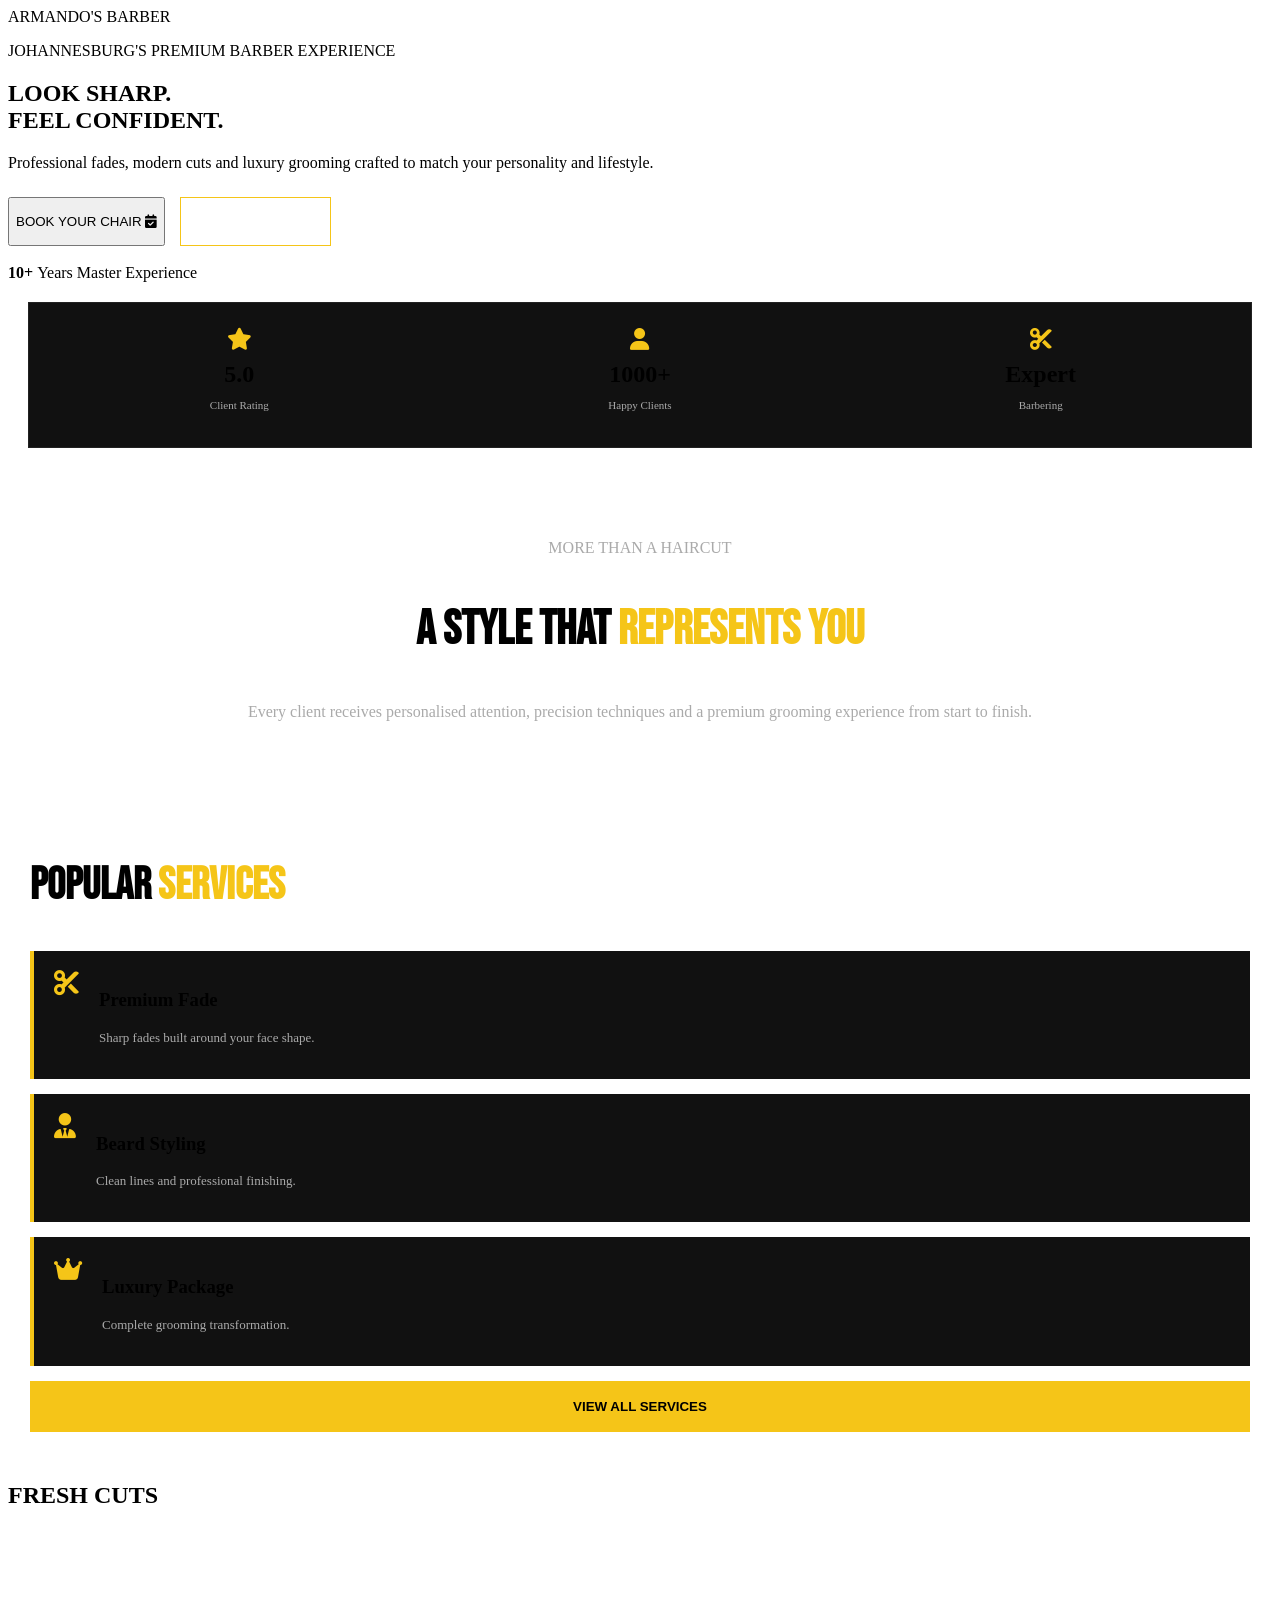
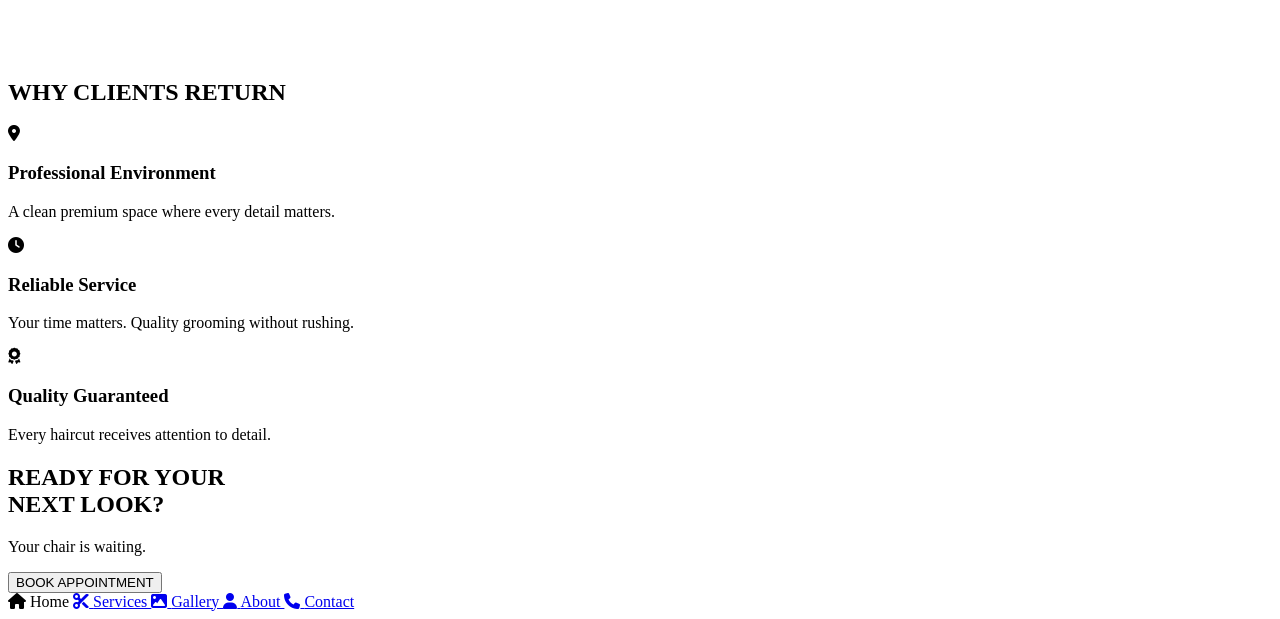
==== index.html @ aa928171 "Add files via upload" ====
<!DOCTYPE html>
<html lang="en">

<head>

<meta charset="UTF-8">
<meta name="viewport" content="width=device-width, initial-scale=1.0">

<title>Armando's Barber | Premium Grooming</title>

<link href="https://fonts.googleapis.com/css2?family=Bebas+Neue&family=Montserrat:wght@300;400;600;800&display=swap" rel="stylesheet">

<link rel="stylesheet" href="https://cdnjs.cloudflare.com/ajax/libs/font-awesome/6.5.0/css/all.min.css">

<link rel="stylesheet" href="style.css">

</head>


<body>


<!-- HERO -->

<section class="hero">


<div class="logo">
ARMANDO'S
<span>BARBER</span>
</div>



<div class="hero-content">


<p class="tag">
JOHANNESBURG'S PREMIUM BARBER EXPERIENCE
</p>



<h1>

LOOK SHARP.
<br>

FEEL
<span>
CONFIDENT.
</span>

</h1>



<p class="description">

Professional fades, modern cuts and luxury grooming
crafted to match your personality and lifestyle.

</p>



<div class="hero-buttons">


<button class="booking-btn">

BOOK YOUR CHAIR

<i class="fa-solid fa-calendar-check"></i>

</button>



<button class="outline-btn">

VIEW WORK

<i class="fa-solid fa-images"></i>

</button>


</div>



</div>





<div class="hero-image">


<div class="image-circle">


<img src="images/barber-hero.jpg" alt="Armando Barber">


</div>



<div class="experience-card">

<strong>
10+
</strong>

<span>
Years Master Experience
</span>

</div>



</div>


</section>







<!-- TRUST BAR -->


<section class="trust-bar">


<div>

<i class="fa-solid fa-star"></i>

<h3>
5.0
</h3>

<p>
Client Rating
</p>

</div>



<div>

<i class="fa-solid fa-user"></i>

<h3>
1000+
</h3>

<p>
Happy Clients
</p>

</div>




<div>

<i class="fa-solid fa-scissors"></i>

<h3>
Expert
</h3>

<p>
Barbering
</p>

</div>


</section>








<!-- ABOUT INTRO -->


<section class="intro">


<p class="small-title">
MORE THAN A HAIRCUT
</p>



<h2>

A STYLE THAT
<span>
REPRESENTS YOU
</span>

</h2>



<p>

Every client receives personalised attention,
precision techniques and a premium grooming
experience from start to finish.

</p>


</section>









<!-- SERVICES PREVIEW -->


<section class="preview-services">


<h2>
POPULAR
<span>
SERVICES
</span>
</h2>




<div class="mini-service">


<i class="fa-solid fa-scissors"></i>

<div>

<h3>
Premium Fade
</h3>

<p>
Sharp fades built around your face shape.
</p>

</div>


</div>





<div class="mini-service">


<i class="fa-solid fa-user-tie"></i>


<div>

<h3>
Beard Styling
</h3>

<p>
Clean lines and professional finishing.
</p>

</div>


</div>





<div class="mini-service">


<i class="fa-solid fa-crown"></i>


<div>

<h3>
Luxury Package
</h3>

<p>
Complete grooming transformation.
</p>

</div>


</div>




<button class="dark-button">

VIEW ALL SERVICES

</button>



</section>










<!-- GALLERY PREVIEW -->


<section class="gallery-preview">


<h2>
FRESH
<span>
CUTS
</span>
</h2>



<div class="gallery-grid">


<img src="images/cut1.jpg">

<img src="images/cut2.jpg">

<img src="images/cut3.jpg">


</div>



</section>









<!-- WHY CLIENTS CHOOSE -->


<section class="why">


<h2>

WHY CLIENTS
<span>
RETURN
</span>

</h2>




<div class="why-card">


<i class="fa-solid fa-location-dot"></i>


<div>

<h3>
Professional Environment
</h3>

<p>
A clean premium space where every detail matters.
</p>

</div>


</div>






<div class="why-card">


<i class="fa-solid fa-clock"></i>


<div>

<h3>
Reliable Service
</h3>

<p>
Your time matters. Quality grooming without rushing.
</p>

</div>


</div>






<div class="why-card">


<i class="fa-solid fa-award"></i>


<div>

<h3>
Quality Guaranteed
</h3>

<p>
Every haircut receives attention to detail.
</p>

</div>


</div>



</section>








<!-- FINAL CTA -->


<section class="cta">


<h2>

READY FOR YOUR
<br>

<strong>
NEXT LOOK?
</strong>

</h2>


<p>

Your chair is waiting.

</p>



<button>

BOOK APPOINTMENT

</button>



</section>









<!-- BOTTOM NAV -->


<nav class="bottom-nav">


<a class="active">

<i class="fa-solid fa-house"></i>

<span>
Home
</span>

</a>



<a href="services.html">

<i class="fa-solid fa-scissors"></i>

<span>
Services
</span>

</a>



<a href="gallery.html">

<i class="fa-solid fa-image"></i>

<span>
Gallery
</span>

</a>



<a href="about.html">

<i class="fa-solid fa-user"></i>

<span>
About
</span>

</a>



<a href="contact.html">

<i class="fa-solid fa-phone"></i>

<span>
Contact
</span>

</a>



</nav>



<script src="script.js"></script>


</body>

</html>
---- style.css ----
/*==============================
LANDING PAGE FIX
==============================*/


.hero-buttons{

    display:flex;
    gap:15px;
    margin-top:25px;

}



.outline-btn{

    background:transparent;
    color:white;

    border:1px solid #f5c518;

    padding:16px 22px;

    font-weight:800;

    display:flex;
    align-items:center;
    gap:10px;

}




.trust-bar{

    margin:20px;

    background:#111;

    display:grid;

    grid-template-columns:repeat(3,1fr);

    padding:25px 10px;

    border:1px solid #222;

}



.trust-bar div{

    text-align:center;

}



.trust-bar i{

    color:#f5c518;

    font-size:22px;

}



.trust-bar h3{

    margin:10px 0 5px;

    font-size:24px;

}



.trust-bar p{

    color:#aaa;

    font-size:11px;

}





.intro{

    padding:50px 25px;

    text-align:center;

}



.intro h2{

    font-family:'Bebas Neue';

    font-size:48px;

}



.intro h2 span{

    color:#f5c518;

}



.intro p{

    color:#aaa;

    line-height:1.7;

}





.preview-services{

    padding:30px 22px;

}



.preview-services h2{

    font-family:'Bebas Neue';

    font-size:45px;

}



.preview-services h2 span{

    color:#f5c518;

}




.mini-service{

    background:#111;

    padding:20px;

    margin:15px 0;

    display:flex;

    gap:20px;

    border-left:4px solid #f5c518;

}



.mini-service i{

    color:#f5c518;

    font-size:25px;

}



.mini-service p{

    color:#aaa;

    font-size:13px;

}




.dark-button{

    width:100%;

    padding:18px;

    background:#f5c518;

    border:none;

    font-weight:900;

}





.gallery-grid{

    display:grid;

    grid-template-columns:repeat(3,1fr);

    gap:10px;

}



.gallery-grid img{

    width:100%;

    height:130px;

    object-fit:cover;

}




@media(max-width:500px){

.hero h1{

font-size:60px;

}


.hero-buttons{

flex-direction:column;

}


.hero-buttons button{

width:100%;

justify-content:center;

}



}

/*==================================================
  SERVICES PAGE
==================================================*/


/*==============================
HEADER
==============================*/


.service-header{

    padding:35px 22px 20px;
    text-align:left;

}



.service-header h1{

    font-family:var(--heading);
    font-size:65px;
    line-height:.9;
    margin:25px 0 15px;

}



.service-header h1 span{

    color:var(--yellow);

}



.service-header p:last-child{

    color:#aaa;
    line-height:1.7;
    font-size:14px;

}





/*==============================
SERVICE CARDS
==============================*/


.services-list{

    padding:20px 22px;

}



.service-box{

    background:#111;

    border:1px solid #222;

    padding:25px;

    margin-bottom:20px;

    position:relative;

    transition:.4s;

}



.service-box:hover{

    transform:translateY(-8px);

    border-color:var(--yellow);

}




.service-top{

    display:flex;

    align-items:center;

    gap:15px;

    margin-bottom:15px;

}



.service-top i{

    color:var(--yellow);

    font-size:28px;

}



.service-top h2{

    font-size:22px;

}





.service-box > p{

    color:#999;

    font-size:14px;

    line-height:1.7;

    margin-bottom:25px;

}





.service-bottom{

    display:flex;

    justify-content:space-between;

    align-items:center;

}



.service-bottom strong{

    font-size:32px;

    color:var(--yellow);

}



.service-bottom button{

    background:white;

    color:black;

    border:none;

    padding:12px 20px;

    font-weight:800;

    display:flex;

    align-items:center;

    gap:10px;

}





/*==============================
FEATURED SERVICE
==============================*/


.featured-service{

    border:2px solid var(--yellow);

    overflow:hidden;

}



.service-label{

    position:absolute;

    top:0;

    right:0;

    background:var(--yellow);

    color:black;

    padding:8px 15px;

    font-size:10px;

    font-weight:900;

    letter-spacing:1px;

}





/*==============================
BENEFITS
==============================*/


.service-benefits{

    padding:40px 22px;

}



.service-benefits h2{

    font-family:var(--heading);

    font-size:45px;

    line-height:1;

    margin-bottom:25px;

}



.service-benefits h2 span{

    color:var(--yellow);

}



.service-benefits div{

    background:#111;

    padding:18px;

    margin-bottom:12px;

    display:flex;

    align-items:center;

    gap:20px;

    border-left:3px solid var(--yellow);

}



.service-benefits i{

    color:var(--yellow);

    font-size:22px;

}



.service-benefits p{

    color:white;

    font-size:14px;

}





/*==============================
CTA
==============================*/


.service-cta{

    margin:22px;

    background:white;

    color:black;

    padding:40px 25px;

    text-align:center;

}



.service-cta h2{

    font-family:var(--heading);

    font-size:42px;

    line-height:1;

}



.service-cta p{

    margin:20px 0;

    color:#555;

}



.service-cta button{

    background:black;

    color:white;

    padding:16px 30px;

    border:none;

    font-weight:900;

}





/*==============================
MOBILE OPTIMIZATION
==============================*/


@media(max-width:380px){


.service-header h1{

    font-size:55px;

}


.service-bottom strong{

    font-size:27px;

}



.service-top h2{

    font-size:19px;

}


}



@media(min-width:768px){


.service-header,
.services-list,
.service-benefits,
.service-cta{

    max-width:600px;

    margin:auto;

}


}

/*==================================================
  GALLERY PAGE
==================================================*/


/*==============================
GALLERY HEADER
==============================*/


.gallery-header{

    padding:35px 22px 25px;

}



.gallery-header h1{

    font-family:var(--heading);

    font-size:65px;

    line-height:.9;

    margin:25px 0 15px;

}



.gallery-header h1 span{

    color:var(--yellow);

}



.gallery-header p:last-child{

    color:#aaa;

    font-size:14px;

    line-height:1.7;

}





/*==============================
FEATURED CUT
==============================*/


.featured-cut{

    margin:20px 22px;

    position:relative;

    height:420px;

    overflow:hidden;

}



.featured-cut img{

    width:100%;

    height:100%;

    object-fit:cover;

}



.cut-info{

    position:absolute;

    bottom:0;

    left:0;

    width:100%;

    padding:30px 20px;

    background:linear-gradient(
    transparent,
    rgba(0,0,0,.9)
    );

}



.cut-info h2{

    font-family:var(--heading);

    font-size:40px;

}



.cut-info p{

    color:#ddd;

    font-size:13px;

}





/*==============================
GALLERY GRID
==============================*/


.gallery-section{

    padding:20px 22px;

    display:grid;

    grid-template-columns:repeat(2,1fr);

    gap:15px;

}




.gallery-item{

    height:250px;

    position:relative;

    overflow:hidden;

}



.gallery-item img{

    width:100%;

    height:100%;

    object-fit:cover;

    transition:.5s;

}



.gallery-item:hover img{

    transform:scale(1.1);

}




.image-overlay{

    position:absolute;

    bottom:0;

    left:0;

    width:100%;

    padding:20px 12px;

    background:linear-gradient(
    transparent,
    rgba(0,0,0,.85)
    );

}



.image-overlay h3{

    font-size:16px;

}





/*==============================
CTA
==============================*/


.gallery-cta{

    margin:25px 22px;

    background:white;

    color:black;

    padding:40px 25px;

    text-align:center;

}



.gallery-cta h2{

    font-family:var(--heading);

    font-size:45px;

    line-height:1;

}



.gallery-cta h2 span{

    color:#b28a00;

}



.gallery-cta p{

    margin:20px 0;

    color:#555;

}



.gallery-cta button{

    background:black;

    color:white;

    border:none;

    padding:16px 25px;

    font-weight:900;

    display:flex;

    margin:auto;

    align-items:center;

    gap:10px;

}





/*==============================
RESPONSIVE
==============================*/


@media(max-width:380px){


.gallery-header h1{

    font-size:55px;

}



.featured-cut{

    height:350px;

}



.gallery-item{

    height:210px;

}


}



@media(min-width:768px){


.gallery-header,
.featured-cut,
.gallery-section,
.gallery-cta{

    max-width:600px;

    margin-left:auto;

    margin-right:auto;

}



}

/*==================================================
  ABOUT PAGE
==================================================*/


/*==============================
ABOUT HEADER
==============================*/


.about-header{

    padding:35px 22px 20px;

}



.about-header h1{

    font-family:var(--heading);

    font-size:65px;

    line-height:.9;

    margin:25px 0 15px;

}



.about-header h1 span{

    color:var(--yellow);

}



.about-header p:last-child{

    color:#aaa;

    font-size:14px;

    line-height:1.7;

}





/*==============================
PROFILE SECTION
==============================*/


.barber-profile{

    padding:30px 22px;

}



.profile-image{

    height:380px;

    overflow:hidden;

    border:3px solid var(--yellow);

    margin-bottom:30px;

}



.profile-image img{

    width:100%;

    height:100%;

    object-fit:cover;

}




.profile-content h2{

    font-family:var(--heading);

    font-size:45px;

    line-height:1;

    margin-bottom:20px;

}



.profile-content h2 span{

    color:var(--yellow);

}



.profile-content p{

    color:#aaa;

    font-size:14px;

    line-height:1.8;

    margin-bottom:15px;

}





/*==============================
EXPERIENCE
==============================*/


.experience-section{

    padding:40px 22px;

}



.experience-section h2{

    font-family:var(--heading);

    font-size:45px;

    line-height:1;

    margin-bottom:25px;

}



.experience-section h2 span{

    color:var(--yellow);

}




.experience-grid{

    display:grid;

    grid-template-columns:repeat(3,1fr);

    gap:10px;

}



.experience-grid div{

    background:#111;

    border:1px solid #222;

    text-align:center;

    padding:20px 8px;

}



.experience-grid i{

    color:var(--yellow);

    font-size:22px;

}



.experience-grid h3{

    font-size:22px;

    margin:10px 0;

}



.experience-grid p{

    color:#999;

    font-size:10px;

}





/*==============================
VALUES
==============================*/


.values-section{

    padding:30px 22px;

}



.values-section h2{

    font-family:var(--heading);

    font-size:45px;

    margin-bottom:25px;

}



.values-section h2 span{

    color:var(--yellow);

}




.value-card{

    display:flex;

    gap:20px;

    align-items:center;

    background:#111;

    padding:22px;

    margin-bottom:15px;

    border-left:4px solid var(--yellow);

}



.value-card i{

    color:var(--yellow);

    font-size:25px;

}



.value-card h3{

    margin-bottom:8px;

}



.value-card p{

    color:#aaa;

    font-size:13px;

    line-height:1.5;

}





/*==============================
ABOUT CTA
==============================*/


.about-cta{

    margin:22px;

    background:white;

    color:black;

    padding:45px 25px;

    text-align:center;

}



.about-cta h2{

    font-family:var(--heading);

    font-size:45px;

    line-height:1;

}



.about-cta strong{

    color:#b28a00;

}



.about-cta button{

    margin-top:25px;

    background:black;

    color:white;

    padding:16px 25px;

    border:none;

    font-weight:900;

    display:flex;

    align-items:center;

    gap:10px;

    margin-left:auto;

    margin-right:auto;

}





/*==============================
RESPONSIVE
==============================*/


@media(max-width:380px){


.about-header h1{

    font-size:55px;

}



.profile-image{

    height:320px;

}



.experience-grid h3{

    font-size:18px;

}


}



@media(min-width:768px){


.about-header,
.barber-profile,
.experience-section,
.values-section,
.about-cta{

    max-width:600px;

    margin-left:auto;

    margin-right:auto;

}


}

/*==================================================
  CONTACT PAGE
==================================================*/


/*==============================
CONTACT HEADER
==============================*/


.contact-header{

    padding:35px 22px 25px;

}



.contact-header h1{

    font-family:var(--heading);

    font-size:65px;

    line-height:.9;

    margin:25px 0 15px;

}



.contact-header h1 span{

    color:var(--yellow);

}



.contact-header p:last-child{

    color:#aaa;

    font-size:14px;

    line-height:1.7;

}





/*==============================
CONTACT CARDS
==============================*/


.contact-cards{

    padding:20px 22px;

}



.contact-card{

    background:#111;

    border:1px solid #222;

    padding:22px;

    display:flex;

    align-items:center;

    gap:20px;

    margin-bottom:15px;

    transition:.3s;

}



.contact-card:hover{

    border-color:var(--yellow);

    transform:translateX(5px);

}



.contact-card i{

    color:var(--yellow);

    font-size:28px;

}



.contact-card h3{

    margin-bottom:6px;

}



.contact-card p{

    color:#999;

    font-size:13px;

}





/*==============================
OPENING HOURS
==============================*/


.hours{

    padding:40px 22px;

}



.hours h2{

    font-family:var(--heading);

    font-size:45px;

    margin-bottom:25px;

}



.hours h2 span{

    color:var(--yellow);

}



.hours-row{

    background:#111;

    padding:18px;

    margin-bottom:10px;

    display:flex;

    justify-content:space-between;

    border-left:3px solid var(--yellow);

}



.hours-row p{

    color:#aaa;

    font-size:13px;

}



.hours-row strong{

    color:white;

    font-size:13px;

}





/*==============================
BOOKING SECTION
==============================*/


.booking-section{

    margin:22px;

    background:var(--yellow);

    color:black;

    padding:40px 25px;

    text-align:center;

}



.booking-section h2{

    font-family:var(--heading);

    font-size:40px;

    line-height:1;

}



.booking-section p{

    margin:20px 0;

}



.booking-section button{

    background:black;

    color:white;

    border:none;

    padding:17px 25px;

    font-weight:900;

    display:flex;

    align-items:center;

    gap:10px;

    margin:auto;

}





/*==============================
MAP
==============================*/


.map-box{

    margin:22px;

    height:220px;

    background:#111;

    border:1px solid #222;

    display:flex;

    flex-direction:column;

    justify-content:center;

    align-items:center;

}



.map-box i{

    color:var(--yellow);

    font-size:40px;

    margin-bottom:15px;

}



.map-box p{

    color:#aaa;

}





/*==============================
MOBILE FIX
==============================*/


@media(max-width:380px){


.contact-header h1{

    font-size:55px;

}



.hours-row{

    flex-direction:column;

    gap:8px;

}


}



@media(min-width:768px){


.contact-header,
.contact-cards,
.hours,
.booking-section,
.map-box{

    max-width:600px;

    margin-left:auto;

    margin-right:auto;

}


}

/*==============================
JS ANIMATIONS
==============================*/


.reveal{

    opacity:0;

    transform:translateY(40px);

    transition:0.8s ease;

}



.reveal.active{

    opacity:1;

    transform:translateY(0);

}



button{

    transition:.3s;

}



button.clicked{

    transform:scale(.95);

}



img{

    opacity:0;

    transition:.8s ease;

}



img.loaded{

    opacity:1;

}
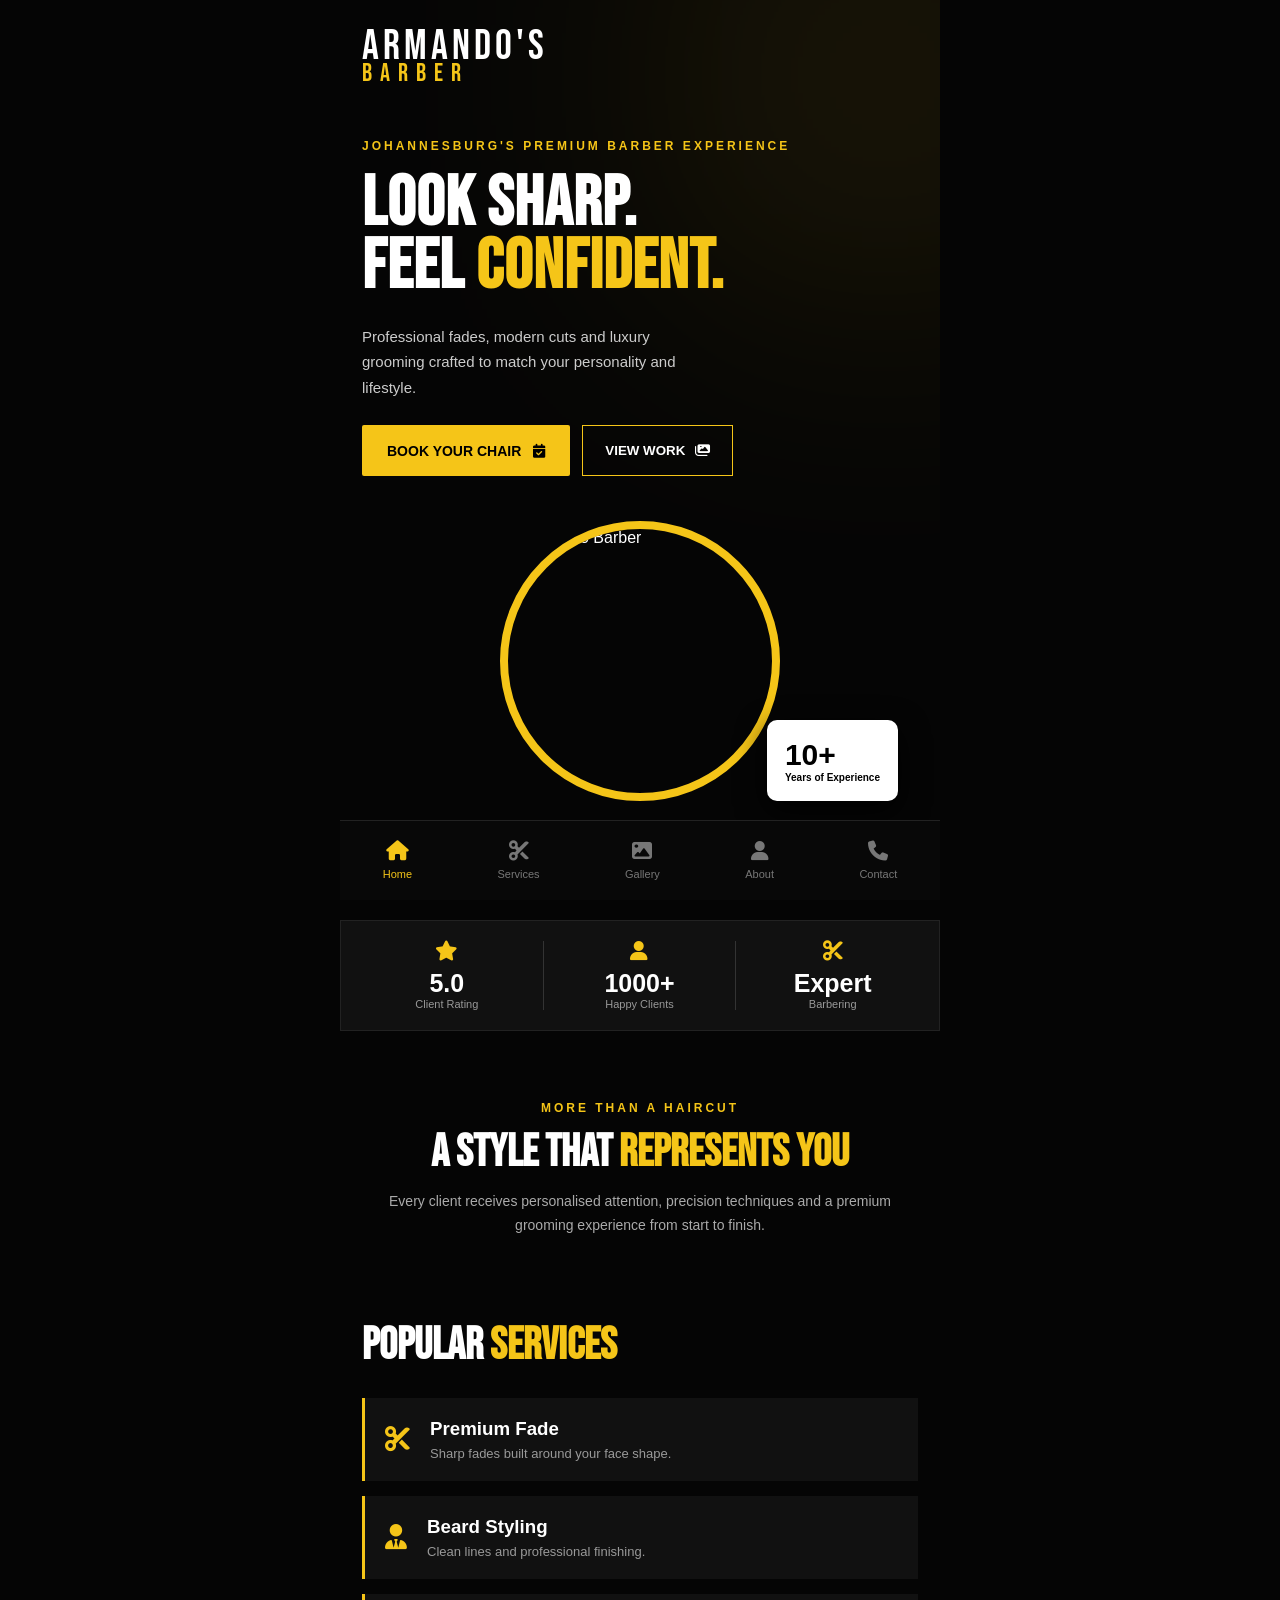
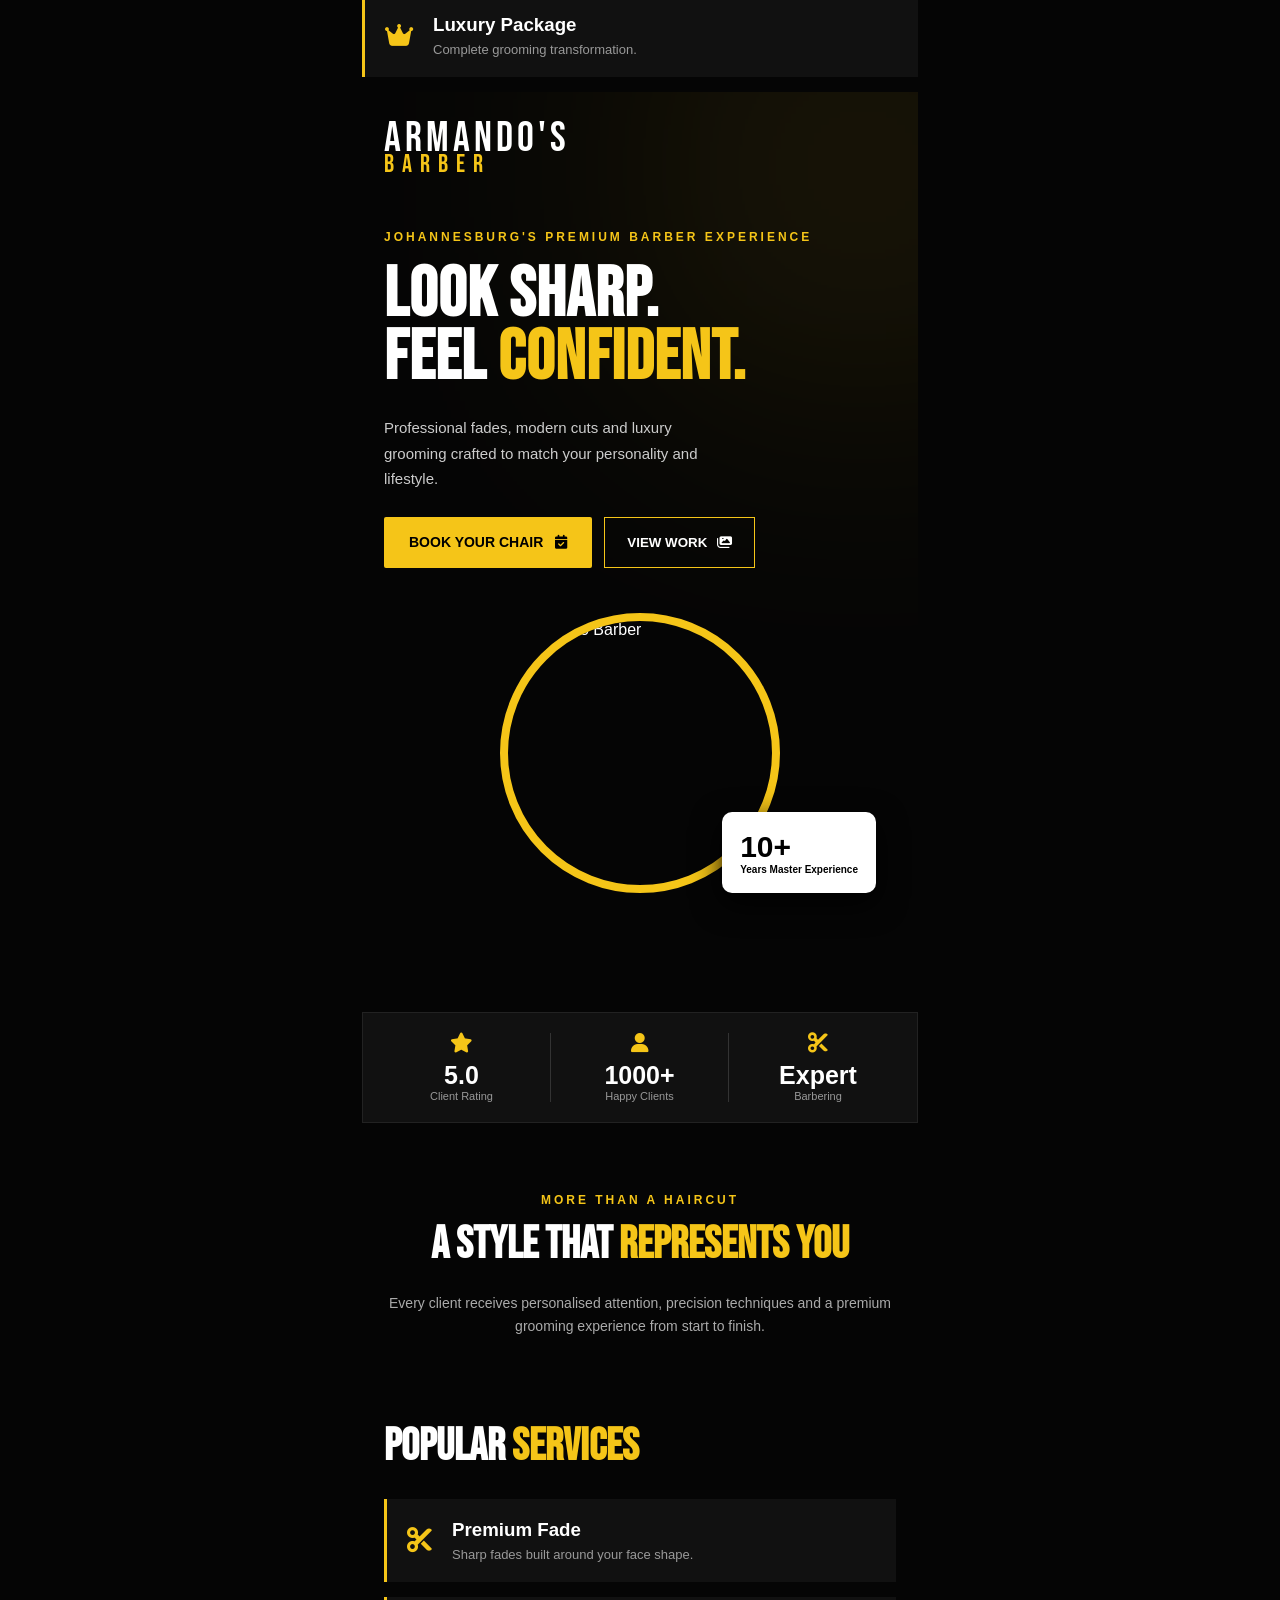
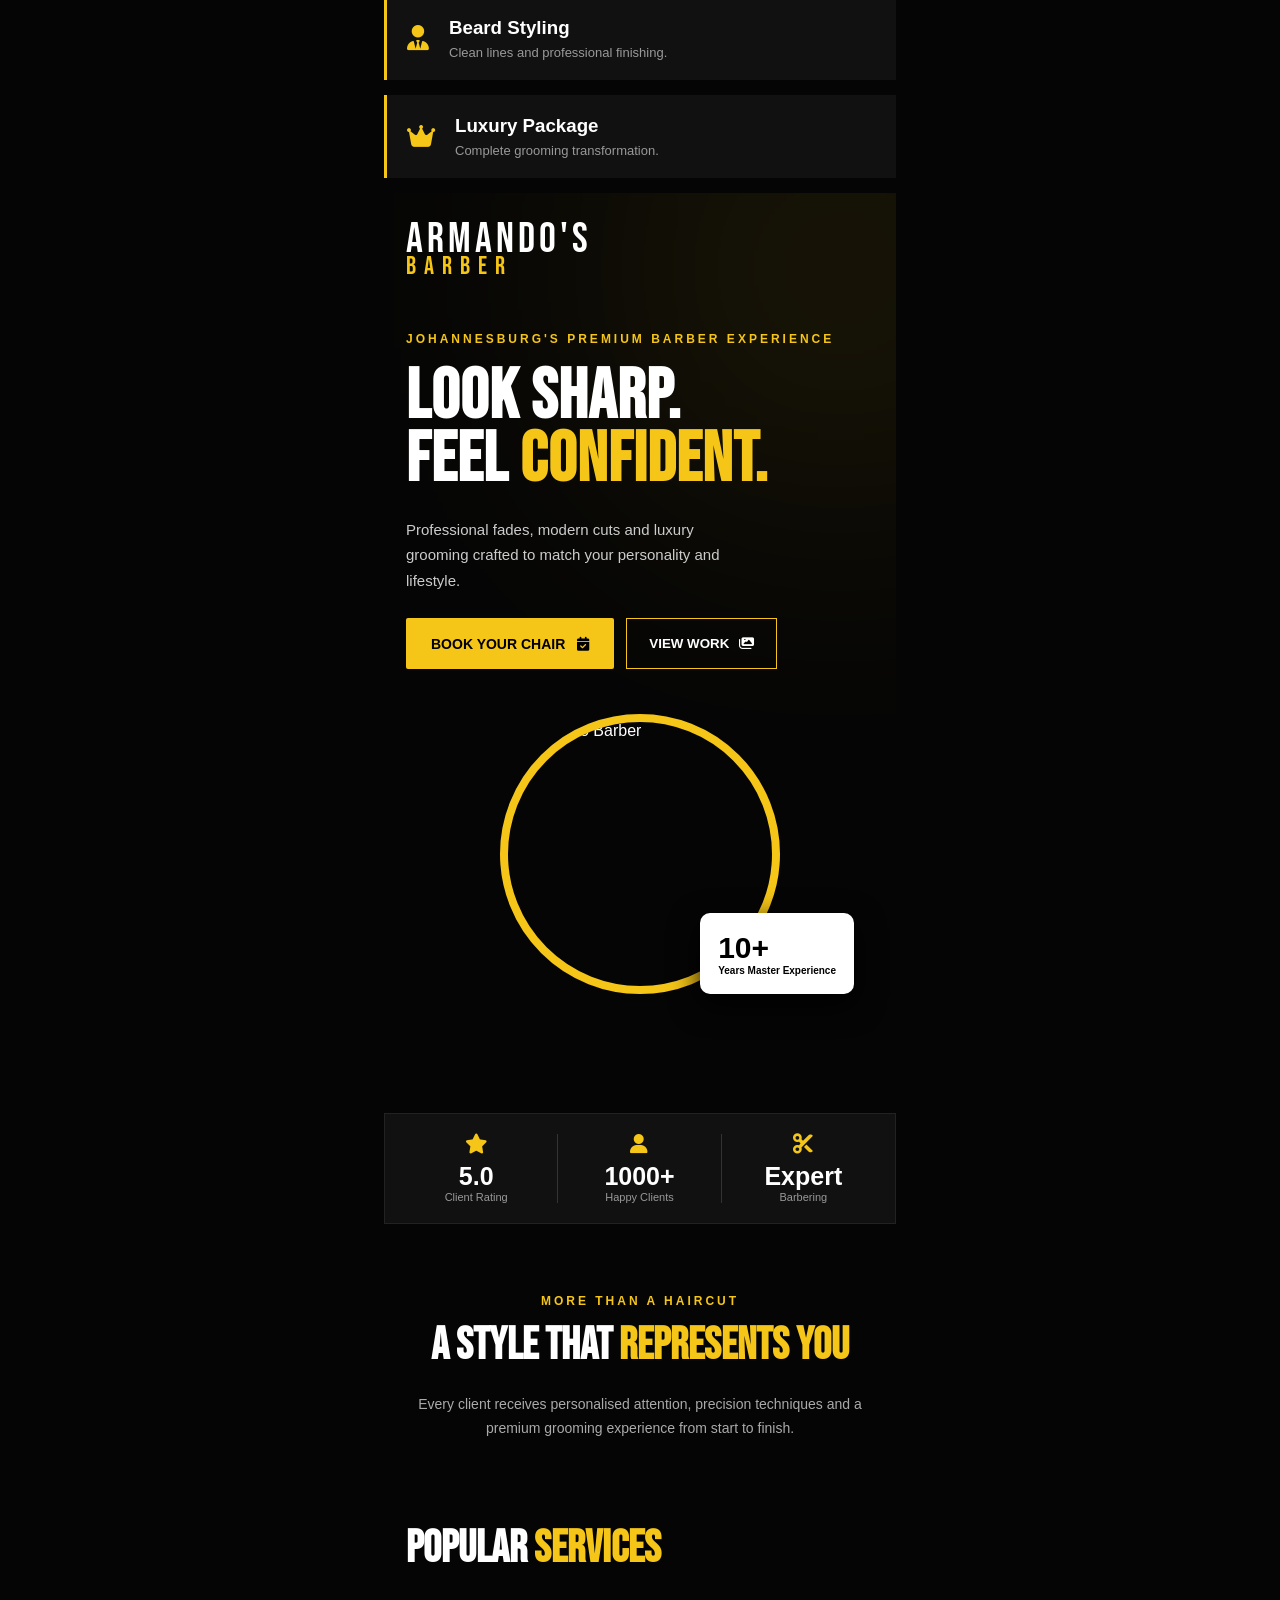
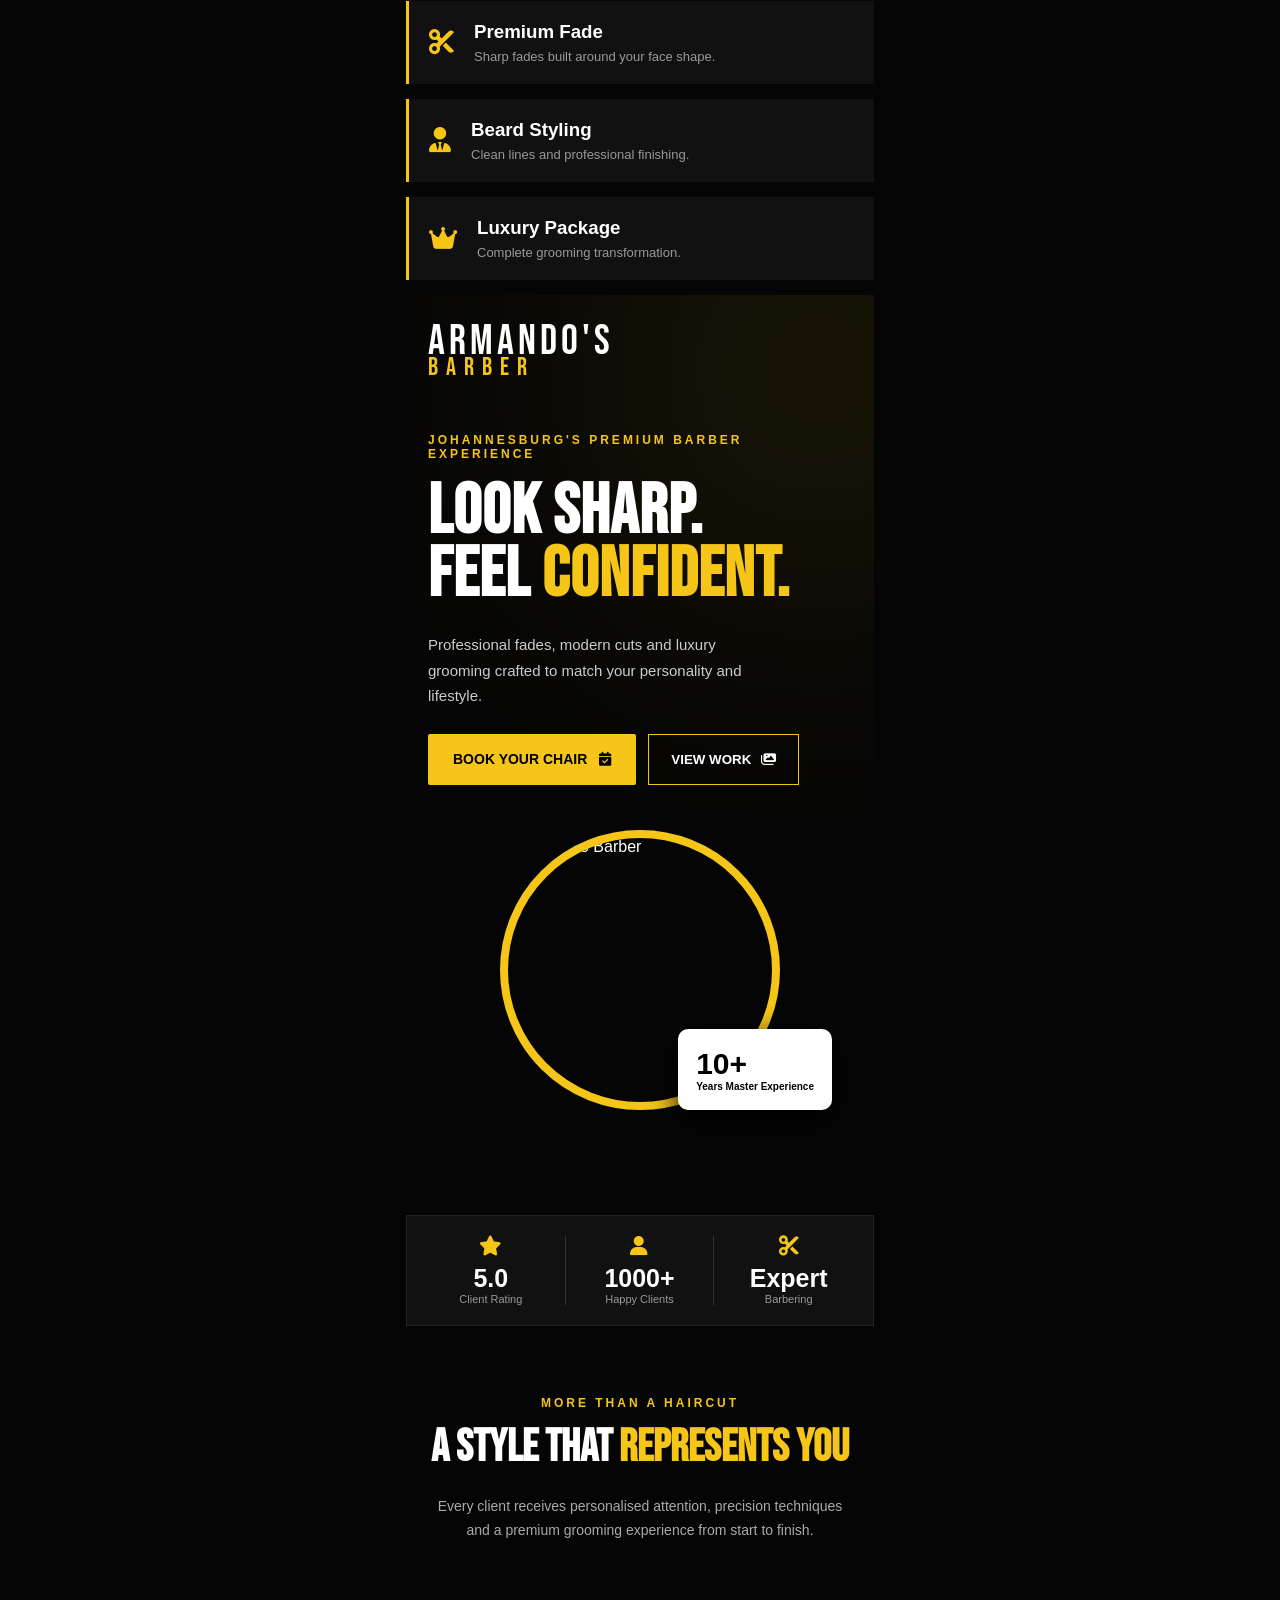
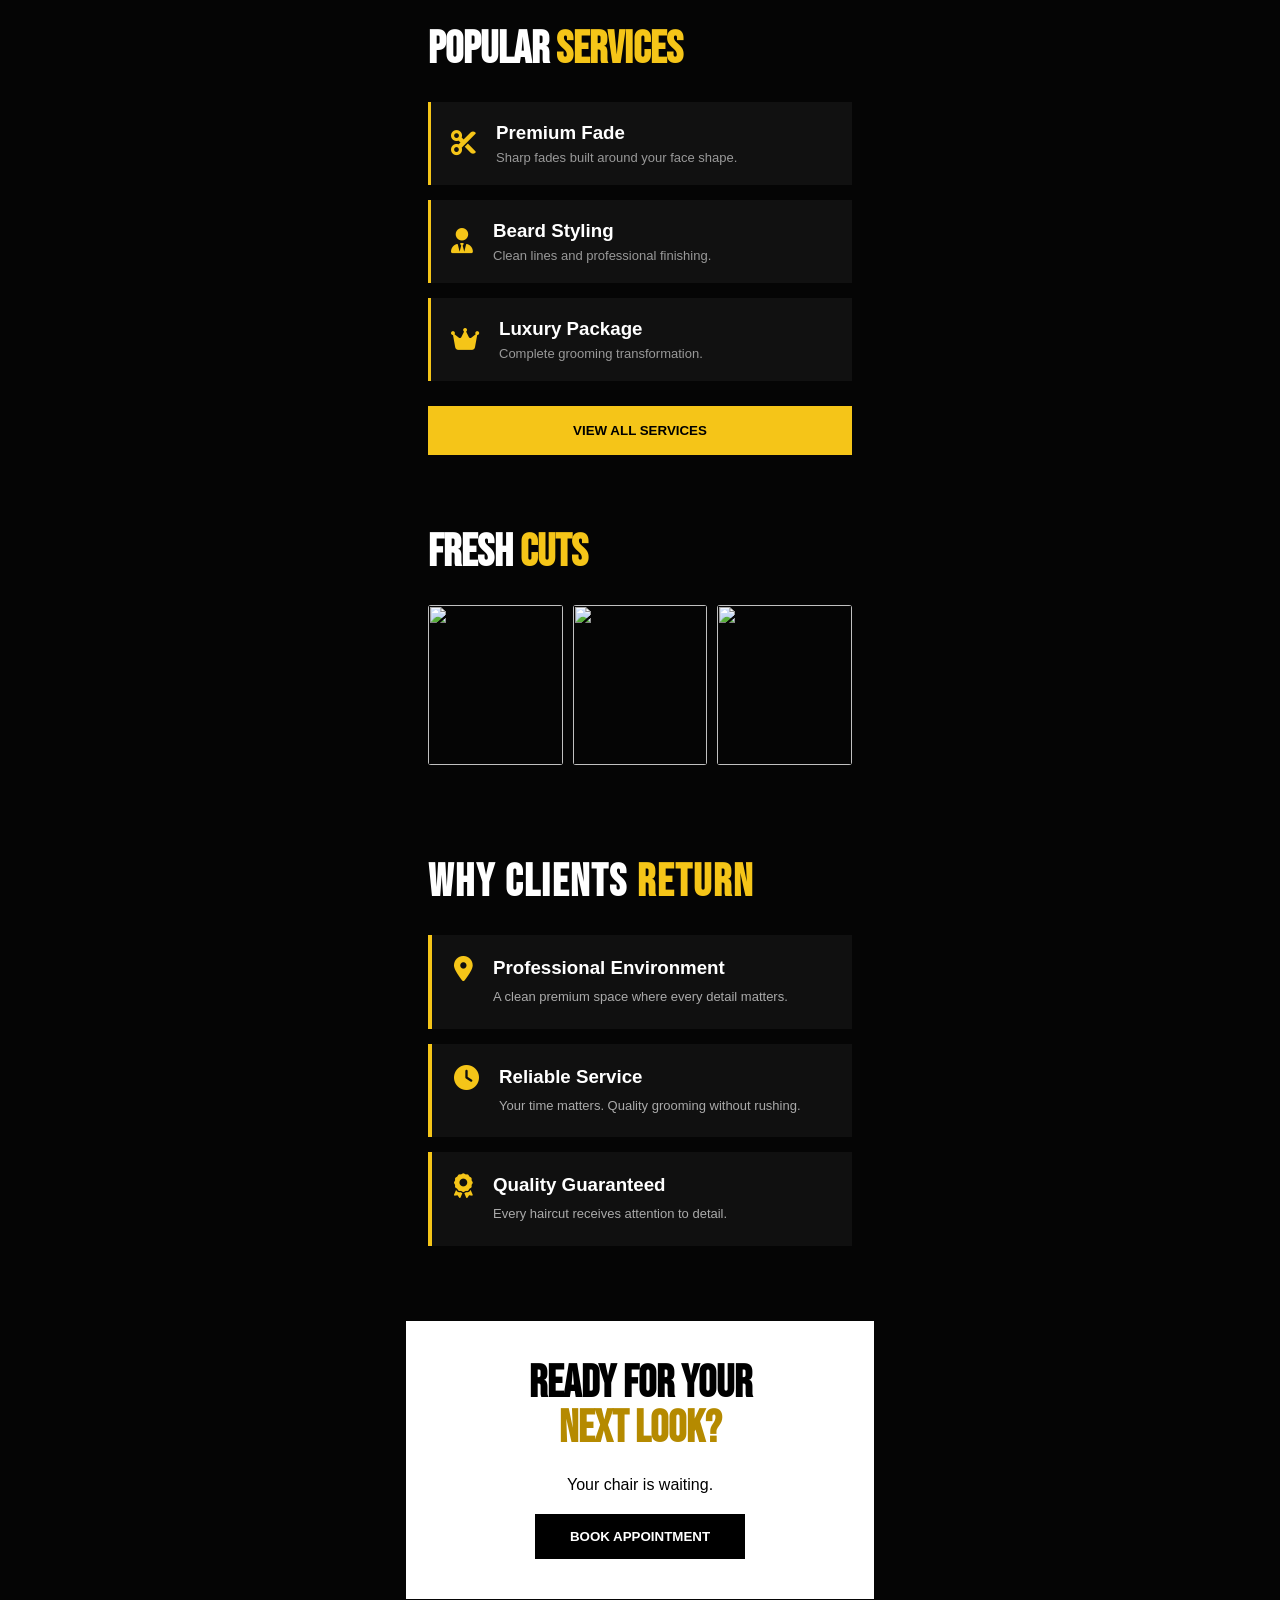
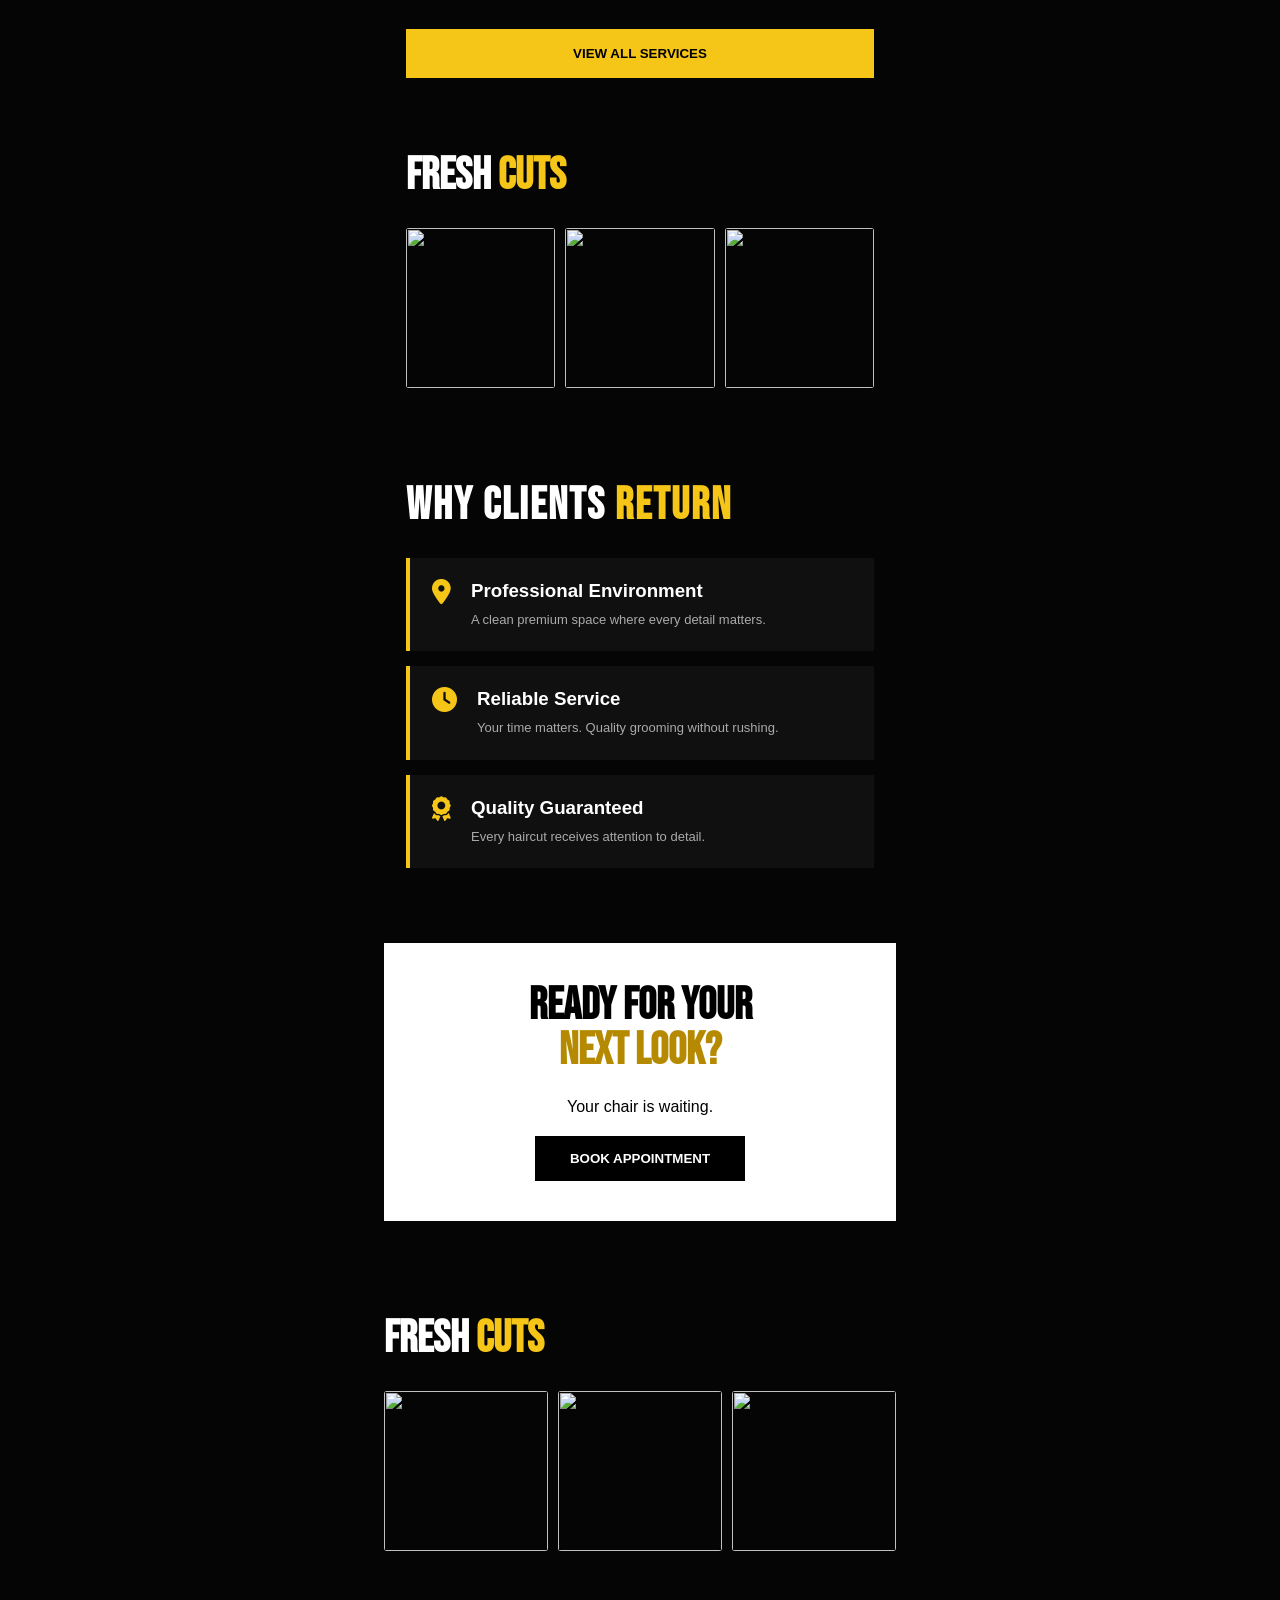
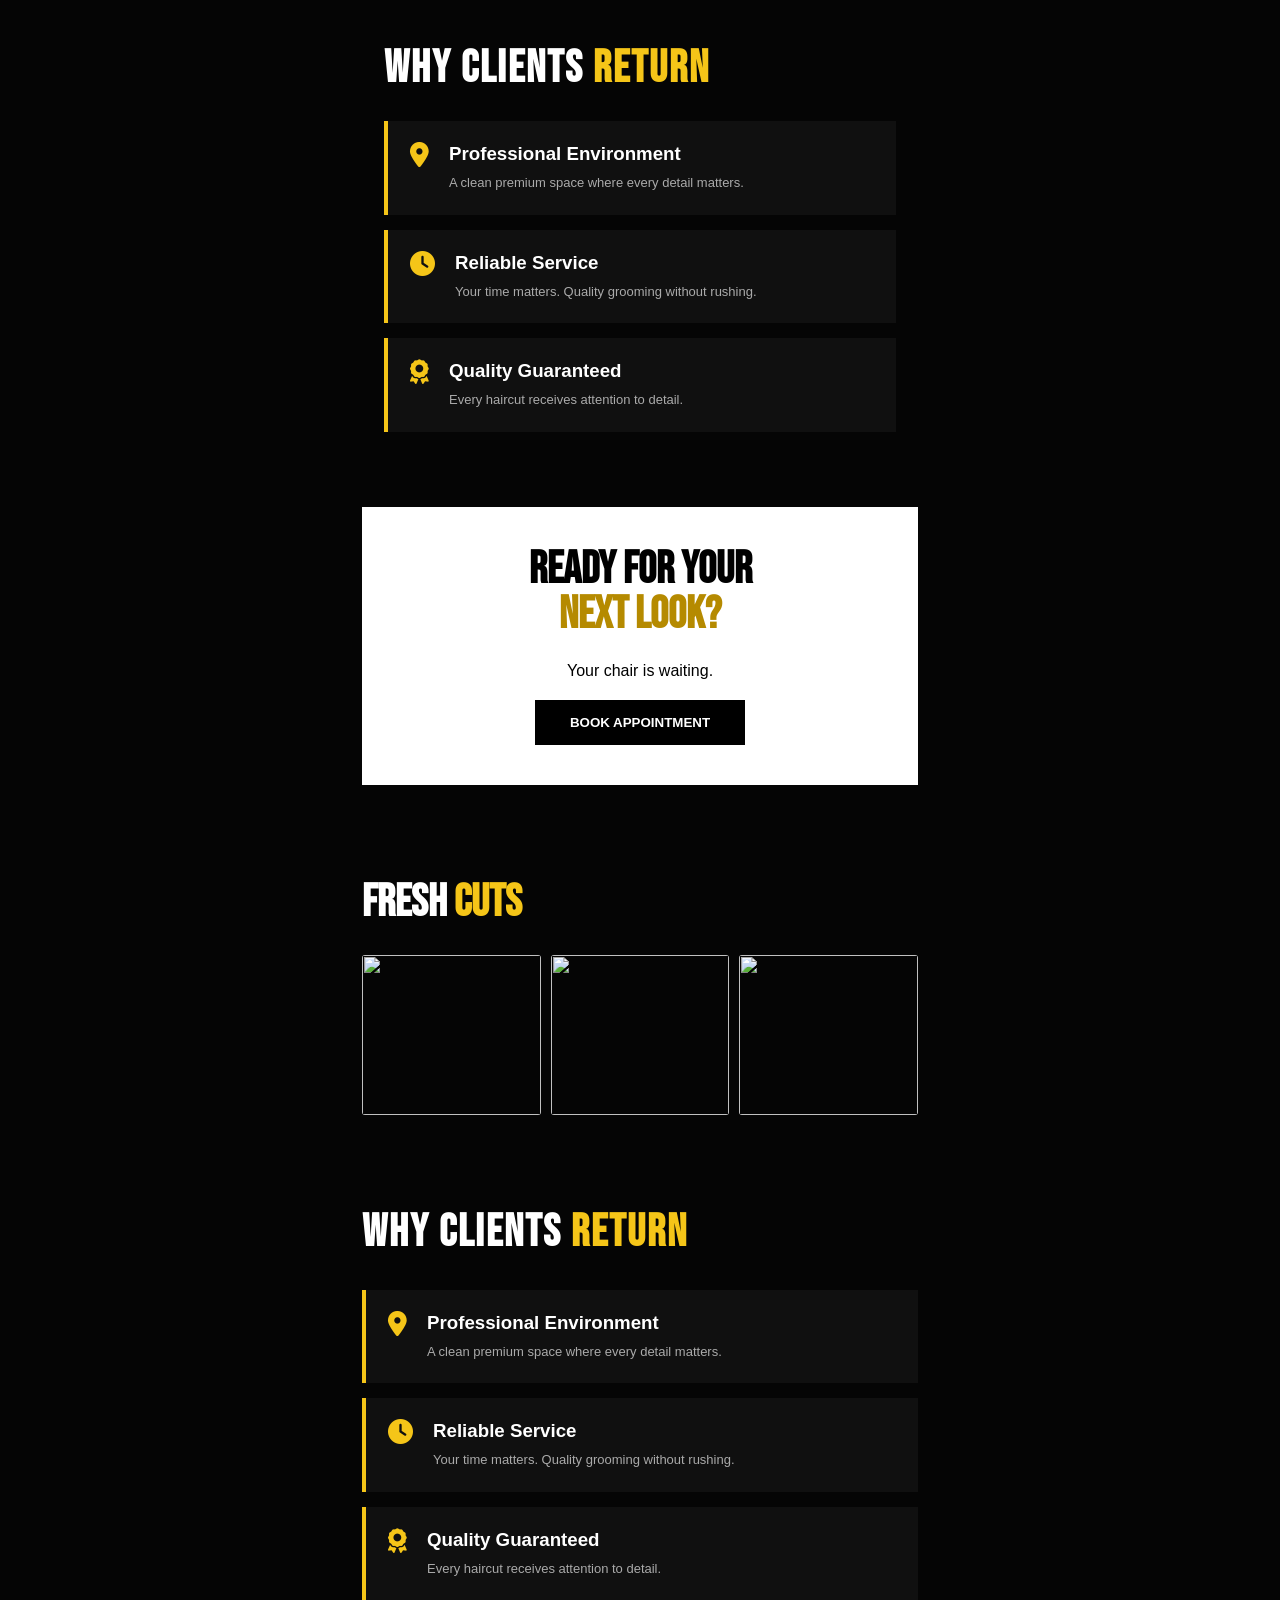
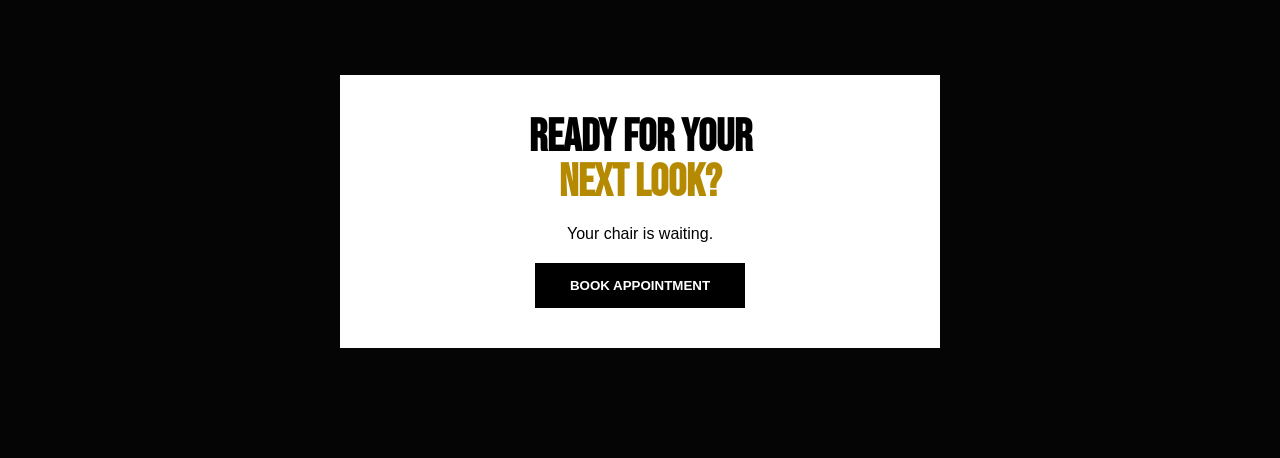
==== commit b73ab039: "Update index.html with new sections and content" ====
--- a/index.html
+++ b/index.html
@@ -116,7 +116,7 @@
 </strong>
 
 <span>
-Years Master Experience
+Years of Experience
 </span>
 
 </div>
@@ -328,6 +328,994 @@
 
 
 
+<!DOCTYPE html>
+<html lang="en">
+
+<head>
+
+<meta charset="UTF-8">
+<meta name="viewport" content="width=device-width, initial-scale=1.0">
+
+<title>Armando's Barber | Premium Grooming</title>
+
+<link href="https://fonts.googleapis.com/css2?family=Bebas+Neue&family=Montserrat:wght@300;400;600;800&display=swap" rel="stylesheet">
+
+<link rel="stylesheet" href="https://cdnjs.cloudflare.com/ajax/libs/font-awesome/6.5.0/css/all.min.css">
+
+<link rel="stylesheet" href="style.css">
+
+</head>
+
+
+<body>
+
+
+<!-- HERO -->
+
+<section class="hero">
+
+
+<div class="logo">
+ARMANDO'S
+<span>BARBER</span>
+</div>
+
+
+
+<div class="hero-content">
+
+
+<p class="tag">
+JOHANNESBURG'S PREMIUM BARBER EXPERIENCE
+</p>
+
+
+
+<h1>
+
+LOOK SHARP.
+<br>
+
+FEEL
+<span>
+CONFIDENT.
+</span>
+
+</h1>
+
+
+
+<p class="description">
+
+Professional fades, modern cuts and luxury grooming
+crafted to match your personality and lifestyle.
+
+</p>
+
+
+
+<div class="hero-buttons">
+
+
+<button class="booking-btn">
+
+BOOK YOUR CHAIR
+
+<i class="fa-solid fa-calendar-check"></i>
+
+</button>
+
+
+
+<button class="outline-btn">
+
+VIEW WORK
+
+<i class="fa-solid fa-images"></i>
+
+</button>
+
+
+</div>
+
+
+
+</div>
+
+
+
+
+
+<div class="hero-image">
+
+
+<div class="image-circle">
+
+
+<img src="images/barber-hero.jpg" alt="Armando Barber">
+
+
+</div>
+
+
+
+<div class="experience-card">
+
+<strong>
+10+
+</strong>
+
+<span>
+Years Master Experience
+</span>
+
+</div>
+
+
+
+</div>
+
+
+</section>
+
+
+
+
+
+
+
+<!-- TRUST BAR -->
+
+
+<section class="trust-bar">
+
+
+<div>
+
+<i class="fa-solid fa-star"></i>
+
+<h3>
+5.0
+</h3>
+
+<p>
+Client Rating
+</p>
+
+</div>
+
+
+
+<div>
+
+<i class="fa-solid fa-user"></i>
+
+<h3>
+1000+
+</h3>
+
+<p>
+Happy Clients
+</p>
+
+</div>
+
+
+
+
+<div>
+
+<i class="fa-solid fa-scissors"></i>
+
+<h3>
+Expert
+</h3>
+
+<p>
+Barbering
+</p>
+
+</div>
+
+
+</section>
+
+
+
+
+
+
+
+
+<!-- ABOUT INTRO -->
+
+
+<section class="intro">
+
+
+<p class="small-title">
+MORE THAN A HAIRCUT
+</p>
+
+
+
+<h2>
+
+A STYLE THAT
+<span>
+REPRESENTS YOU
+</span>
+
+</h2>
+
+
+
+<p>
+
+Every client receives personalised attention,
+precision techniques and a premium grooming
+experience from start to finish.
+
+</p>
+
+
+</section>
+
+
+
+
+
+
+
+
+
+<!-- SERVICES PREVIEW -->
+
+
+<section class="preview-services">
+
+
+<h2>
+POPULAR
+<span>
+SERVICES
+</span>
+</h2>
+
+
+
+
+<div class="mini-service">
+
+
+<i class="fa-solid fa-scissors"></i>
+
+<div>
+
+<h3>
+Premium Fade
+</h3>
+
+<p>
+Sharp fades built around your face shape.
+</p>
+
+</div>
+
+
+</div>
+
+
+
+
+
+<div class="mini-service">
+
+
+<i class="fa-solid fa-user-tie"></i>
+
+
+<div>
+
+<h3>
+Beard Styling
+</h3>
+
+<p>
+Clean lines and professional finishing.
+</p>
+
+</div>
+
+
+</div>
+
+
+
+
+
+<div class="mini-service">
+
+
+<i class="fa-solid fa-crown"></i>
+
+
+<div>
+
+<h3>
+Luxury Package
+</h3>
+
+<p>
+Complete grooming transformation.
+</p>
+
+</div>
+
+
+</div>
+
+
+
+
+<!DOCTYPE html>
+<html lang="en">
+
+<head>
+
+<meta charset="UTF-8">
+<meta name="viewport" content="width=device-width, initial-scale=1.0">
+
+<title>Armando's Barber | Premium Grooming</title>
+
+<link href="https://fonts.googleapis.com/css2?family=Bebas+Neue&family=Montserrat:wght@300;400;600;800&display=swap" rel="stylesheet">
+
+<link rel="stylesheet" href="https://cdnjs.cloudflare.com/ajax/libs/font-awesome/6.5.0/css/all.min.css">
+
+<link rel="stylesheet" href="style.css">
+
+</head>
+
+
+<body>
+
+
+<!-- HERO -->
+
+<section class="hero">
+
+
+<div class="logo">
+ARMANDO'S
+<span>BARBER</span>
+</div>
+
+
+
+<div class="hero-content">
+
+
+<p class="tag">
+JOHANNESBURG'S PREMIUM BARBER EXPERIENCE
+</p>
+
+
+
+<h1>
+
+LOOK SHARP.
+<br>
+
+FEEL
+<span>
+CONFIDENT.
+</span>
+
+</h1>
+
+
+
+<p class="description">
+
+Professional fades, modern cuts and luxury grooming
+crafted to match your personality and lifestyle.
+
+</p>
+
+
+
+<div class="hero-buttons">
+
+
+<button class="booking-btn">
+
+BOOK YOUR CHAIR
+
+<i class="fa-solid fa-calendar-check"></i>
+
+</button>
+
+
+
+<button class="outline-btn">
+
+VIEW WORK
+
+<i class="fa-solid fa-images"></i>
+
+</button>
+
+
+</div>
+
+
+
+</div>
+
+
+
+
+
+<div class="hero-image">
+
+
+<div class="image-circle">
+
+
+<img src="images/barber-hero.jpg" alt="Armando Barber">
+
+
+</div>
+
+
+
+<div class="experience-card">
+
+<strong>
+10+
+</strong>
+
+<span>
+Years Master Experience
+</span>
+
+</div>
+
+
+
+</div>
+
+
+</section>
+
+
+
+
+
+
+
+<!-- TRUST BAR -->
+
+
+<section class="trust-bar">
+
+
+<div>
+
+<i class="fa-solid fa-star"></i>
+
+<h3>
+5.0
+</h3>
+
+<p>
+Client Rating
+</p>
+
+</div>
+
+
+
+<div>
+
+<i class="fa-solid fa-user"></i>
+
+<h3>
+1000+
+</h3>
+
+<p>
+Happy Clients
+</p>
+
+</div>
+
+
+
+
+<div>
+
+<i class="fa-solid fa-scissors"></i>
+
+<h3>
+Expert
+</h3>
+
+<p>
+Barbering
+</p>
+
+</div>
+
+
+</section>
+
+
+
+
+
+
+
+
+<!-- ABOUT INTRO -->
+
+
+<section class="intro">
+
+
+<p class="small-title">
+MORE THAN A HAIRCUT
+</p>
+
+
+
+<h2>
+
+A STYLE THAT
+<span>
+REPRESENTS YOU
+</span>
+
+</h2>
+
+
+
+<p>
+
+Every client receives personalised attention,
+precision techniques and a premium grooming
+experience from start to finish.
+
+</p>
+
+
+</section>
+
+
+
+
+
+
+
+
+
+<!-- SERVICES PREVIEW -->
+
+
+<section class="preview-services">
+
+
+<h2>
+POPULAR
+<span>
+SERVICES
+</span>
+</h2>
+
+
+
+
+<div class="mini-service">
+
+
+<i class="fa-solid fa-scissors"></i>
+
+<div>
+
+<h3>
+Premium Fade
+</h3>
+
+<p>
+Sharp fades built around your face shape.
+</p>
+
+</div>
+
+
+</div>
+
+
+
+
+
+<div class="mini-service">
+
+
+<i class="fa-solid fa-user-tie"></i>
+
+
+<div>
+
+<h3>
+Beard Styling
+</h3>
+
+<p>
+Clean lines and professional finishing.
+</p>
+
+</div>
+
+
+</div>
+
+
+
+
+
+<div class="mini-service">
+
+
+<i class="fa-solid fa-crown"></i>
+
+
+<div>
+
+<h3>
+Luxury Package
+</h3>
+
+<p>
+Complete grooming transformation.
+</p>
+
+</div>
+
+
+</div>
+
+
+<!DOCTYPE html>
+<html lang="en">
+
+<head>
+
+<meta charset="UTF-8">
+<meta name="viewport" content="width=device-width, initial-scale=1.0">
+
+<title>Armando's Barber | Premium Grooming</title>
+
+<link href="https://fonts.googleapis.com/css2?family=Bebas+Neue&family=Montserrat:wght@300;400;600;800&display=swap" rel="stylesheet">
+
+<link rel="stylesheet" href="https://cdnjs.cloudflare.com/ajax/libs/font-awesome/6.5.0/css/all.min.css">
+
+<link rel="stylesheet" href="style.css">
+
+</head>
+
+
+<body>
+
+
+<!-- HERO -->
+
+<section class="hero">
+
+
+<div class="logo">
+ARMANDO'S
+<span>BARBER</span>
+</div>
+
+
+
+<div class="hero-content">
+
+
+<p class="tag">
+JOHANNESBURG'S PREMIUM BARBER EXPERIENCE
+</p>
+
+
+
+<h1>
+
+LOOK SHARP.
+<br>
+
+FEEL
+<span>
+CONFIDENT.
+</span>
+
+</h1>
+
+
+
+<p class="description">
+
+Professional fades, modern cuts and luxury grooming
+crafted to match your personality and lifestyle.
+
+</p>
+
+
+
+<div class="hero-buttons">
+
+
+<button class="booking-btn">
+
+BOOK YOUR CHAIR
+
+<i class="fa-solid fa-calendar-check"></i>
+
+</button>
+
+
+
+<button class="outline-btn">
+
+VIEW WORK
+
+<i class="fa-solid fa-images"></i>
+
+</button>
+
+
+</div>
+
+
+
+</div>
+
+
+
+
+
+<div class="hero-image">
+
+
+<div class="image-circle">
+
+
+<img src="images/barber-hero.jpg" alt="Armando Barber">
+
+
+</div>
+
+
+
+<div class="experience-card">
+
+<strong>
+10+
+</strong>
+
+<span>
+Years Master Experience
+</span>
+
+</div>
+
+
+
+</div>
+
+
+</section>
+
+
+
+
+
+
+
+<!-- TRUST BAR -->
+
+
+<section class="trust-bar">
+
+
+<div>
+
+<i class="fa-solid fa-star"></i>
+
+<h3>
+5.0
+</h3>
+
+<p>
+Client Rating
+</p>
+
+</div>
+
+
+
+<div>
+
+<i class="fa-solid fa-user"></i>
+
+<h3>
+1000+
+</h3>
+
+<p>
+Happy Clients
+</p>
+
+</div>
+
+
+
+
+<div>
+
+<i class="fa-solid fa-scissors"></i>
+
+<h3>
+Expert
+</h3>
+
+<p>
+Barbering
+</p>
+
+</div>
+
+
+</section>
+
+
+
+
+
+
+
+
+<!-- ABOUT INTRO -->
+
+
+<section class="intro">
+
+
+<p class="small-title">
+MORE THAN A HAIRCUT
+</p>
+
+
+
+<h2>
+
+A STYLE THAT
+<span>
+REPRESENTS YOU
+</span>
+
+</h2>
+
+
+
+<p>
+
+Every client receives personalised attention,
+precision techniques and a premium grooming
+experience from start to finish.
+
+</p>
+
+
+</section>
+
+
+
+
+
+
+
+
+
+<!-- SERVICES PREVIEW -->
+
+
+<section class="preview-services">
+
+
+<h2>
+POPULAR
+<span>
+SERVICES
+</span>
+</h2>
+
+
+
+
+<div class="mini-service">
+
+
+<i class="fa-solid fa-scissors"></i>
+
+<div>
+
+<h3>
+Premium Fade
+</h3>
+
+<p>
+Sharp fades built around your face shape.
+</p>
+
+</div>
+
+
+</div>
+
+
+
+
+
+<div class="mini-service">
+
+
+<i class="fa-solid fa-user-tie"></i>
+
+
+<div>
+
+<h3>
+Beard Styling
+</h3>
+
+<p>
+Clean lines and professional finishing.
+</p>
+
+</div>
+
+
+</div>
+
+
+
+
+
+<div class="mini-service">
+
+
+<i class="fa-solid fa-crown"></i>
+
+
+<div>
+
+<h3>
+Luxury Package
+</h3>
+
+<p>
+Complete grooming transformation.
+</p>
+
+</div>
+
+
+</div>
+
+
+
+
 <button class="dark-button">
 
 VIEW ALL SERVICES
@@ -607,4 +1595,835 @@
 
 </body>
 
-</html>+</html>
+
+<button class="dark-button">
+
+VIEW ALL SERVICES
+
+</button>
+
+
+
+</section>
+
+
+
+
+
+
+
+
+
+
+<!-- GALLERY PREVIEW -->
+
+
+<section class="gallery-preview">
+
+
+<h2>
+FRESH
+<span>
+CUTS
+</span>
+</h2>
+
+
+
+<div class="gallery-grid">
+
+
+<img src="images/cut1.jpg">
+
+<img src="images/cut2.jpg">
+
+<img src="images/cut3.jpg">
+
+
+</div>
+
+
+
+</section>
+
+
+
+
+
+
+
+
+
+<!-- WHY CLIENTS CHOOSE -->
+
+
+<section class="why">
+
+
+<h2>
+
+WHY CLIENTS
+<span>
+RETURN
+</span>
+
+</h2>
+
+
+
+
+<div class="why-card">
+
+
+<i class="fa-solid fa-location-dot"></i>
+
+
+<div>
+
+<h3>
+Professional Environment
+</h3>
+
+<p>
+A clean premium space where every detail matters.
+</p>
+
+</div>
+
+
+</div>
+
+
+
+
+
+
+<div class="why-card">
+
+
+<i class="fa-solid fa-clock"></i>
+
+
+<div>
+
+<h3>
+Reliable Service
+</h3>
+
+<p>
+Your time matters. Quality grooming without rushing.
+</p>
+
+</div>
+
+
+</div>
+
+
+
+
+
+
+<div class="why-card">
+
+
+<i class="fa-solid fa-award"></i>
+
+
+<div>
+
+<h3>
+Quality Guaranteed
+</h3>
+
+<p>
+Every haircut receives attention to detail.
+</p>
+
+</div>
+
+
+</div>
+
+
+
+</section>
+
+
+
+
+
+
+
+
+<!-- FINAL CTA -->
+
+
+<section class="cta">
+
+
+<h2>
+
+READY FOR YOUR
+<br>
+
+<strong>
+NEXT LOOK?
+</strong>
+
+</h2>
+
+
+<p>
+
+Your chair is waiting.
+
+</p>
+
+
+
+<button>
+
+BOOK APPOINTMENT
+
+</button>
+
+
+
+</section>
+
+
+
+
+
+
+
+
+
+<!-- BOTTOM NAV -->
+
+
+<nav class="bottom-nav">
+
+
+<a class="active">
+
+<i class="fa-solid fa-house"></i>
+
+<span>
+Home
+</span>
+
+</a>
+
+
+
+<a href="services.html">
+
+<i class="fa-solid fa-scissors"></i>
+
+<span>
+Services
+</span>
+
+</a>
+
+
+
+<a href="gallery.html">
+
+<i class="fa-solid fa-image"></i>
+
+<span>
+Gallery
+</span>
+
+</a>
+
+
+
+<a href="about.html">
+
+<i class="fa-solid fa-user"></i>
+
+<span>
+About
+</span>
+
+</a>
+
+
+
+<a href="contact.html">
+
+<i class="fa-solid fa-phone"></i>
+
+<span>
+Contact
+</span>
+
+</a>
+
+
+
+</nav>
+
+
+
+<script src="script.js"></script>
+
+
+</body>
+
+</html>
+
+
+
+</section>
+
+
+
+
+
+
+
+
+
+
+<!-- GALLERY PREVIEW -->
+
+
+<section class="gallery-preview">
+
+
+<h2>
+FRESH
+<span>
+CUTS
+</span>
+</h2>
+
+
+
+<div class="gallery-grid">
+
+
+<img src="images/cut1.jpg">
+
+<img src="images/cut2.jpg">
+
+<img src="images/cut3.jpg">
+
+
+</div>
+
+
+
+</section>
+
+
+
+
+
+
+
+
+
+<!-- WHY CLIENTS CHOOSE -->
+
+
+<section class="why">
+
+
+<h2>
+
+WHY CLIENTS
+<span>
+RETURN
+</span>
+
+</h2>
+
+
+
+
+<div class="why-card">
+
+
+<i class="fa-solid fa-location-dot"></i>
+
+
+<div>
+
+<h3>
+Professional Environment
+</h3>
+
+<p>
+A clean premium space where every detail matters.
+</p>
+
+</div>
+
+
+</div>
+
+
+
+
+
+
+<div class="why-card">
+
+
+<i class="fa-solid fa-clock"></i>
+
+
+<div>
+
+<h3>
+Reliable Service
+</h3>
+
+<p>
+Your time matters. Quality grooming without rushing.
+</p>
+
+</div>
+
+
+</div>
+
+
+
+
+
+
+<div class="why-card">
+
+
+<i class="fa-solid fa-award"></i>
+
+
+<div>
+
+<h3>
+Quality Guaranteed
+</h3>
+
+<p>
+Every haircut receives attention to detail.
+</p>
+
+</div>
+
+
+</div>
+
+
+
+</section>
+
+
+
+
+
+
+
+
+<!-- FINAL CTA -->
+
+
+<section class="cta">
+
+
+<h2>
+
+READY FOR YOUR
+<br>
+
+<strong>
+NEXT LOOK?
+</strong>
+
+</h2>
+
+
+<p>
+
+Your chair is waiting.
+
+</p>
+
+
+
+<button>
+
+BOOK APPOINTMENT
+
+</button>
+
+
+
+</section>
+
+
+
+
+
+
+
+
+
+<!-- BOTTOM NAV -->
+
+
+<nav class="bottom-nav">
+
+
+<a class="active">
+
+<i class="fa-solid fa-house"></i>
+
+<span>
+Home
+</span>
+
+</a>
+
+
+
+<a href="services.html">
+
+<i class="fa-solid fa-scissors"></i>
+
+<span>
+Services
+</span>
+
+</a>
+
+
+
+<a href="gallery.html">
+
+<i class="fa-solid fa-image"></i>
+
+<span>
+Gallery
+</span>
+
+</a>
+
+
+
+<a href="about.html">
+
+<i class="fa-solid fa-user"></i>
+
+<span>
+About
+</span>
+
+</a>
+
+
+
+<a href="contact.html">
+
+<i class="fa-solid fa-phone"></i>
+
+<span>
+Contact
+</span>
+
+</a>
+
+
+
+</nav>
+
+
+
+<script src="script.js"></script>
+
+
+</body>
+
+</html>
+
+
+
+</section>
+
+
+
+
+
+
+
+
+
+
+<!-- GALLERY PREVIEW -->
+
+
+<section class="gallery-preview">
+
+
+<h2>
+FRESH
+<span>
+CUTS
+</span>
+</h2>
+
+
+
+<div class="gallery-grid">
+
+
+<img src="images/cut1.jpg">
+
+<img src="images/cut2.jpg">
+
+<img src="images/cut3.jpg">
+
+
+</div>
+
+
+
+</section>
+
+
+
+
+
+
+
+
+
+<!-- WHY CLIENTS CHOOSE -->
+
+
+<section class="why">
+
+
+<h2>
+
+WHY CLIENTS
+<span>
+RETURN
+</span>
+
+</h2>
+
+
+
+
+<div class="why-card">
+
+
+<i class="fa-solid fa-location-dot"></i>
+
+
+<div>
+
+<h3>
+Professional Environment
+</h3>
+
+<p>
+A clean premium space where every detail matters.
+</p>
+
+</div>
+
+
+</div>
+
+
+
+
+
+
+<div class="why-card">
+
+
+<i class="fa-solid fa-clock"></i>
+
+
+<div>
+
+<h3>
+Reliable Service
+</h3>
+
+<p>
+Your time matters. Quality grooming without rushing.
+</p>
+
+</div>
+
+
+</div>
+
+
+
+
+
+
+<div class="why-card">
+
+
+<i class="fa-solid fa-award"></i>
+
+
+<div>
+
+<h3>
+Quality Guaranteed
+</h3>
+
+<p>
+Every haircut receives attention to detail.
+</p>
+
+</div>
+
+
+</div>
+
+
+
+</section>
+
+
+
+
+
+
+
+
+<!-- FINAL CTA -->
+
+
+<section class="cta">
+
+
+<h2>
+
+READY FOR YOUR
+<br>
+
+<strong>
+NEXT LOOK?
+</strong>
+
+</h2>
+
+
+<p>
+
+Your chair is waiting.
+
+</p>
+
+
+
+<button>
+
+BOOK APPOINTMENT
+
+</button>
+
+
+
+</section>
+
+
+
+
+
+
+
+
+
+<!-- BOTTOM NAV -->
+
+
+<nav class="bottom-nav">
+
+
+<a class="active">
+
+<i class="fa-solid fa-house"></i>
+
+<span>
+Home
+</span>
+
+</a>
+
+
+
+<a href="services.html">
+
+<i class="fa-solid fa-scissors"></i>
+
+<span>
+Services
+</span>
+
+</a>
+
+
+
+<a href="gallery.html">
+
+<i class="fa-solid fa-image"></i>
+
+<span>
+Gallery
+</span>
+
+</a>
+
+
+
+<a href="about.html">
+
+<i class="fa-solid fa-user"></i>
+
+<span>
+About
+</span>
+
+</a>
+
+
+
+<a href="contact.html">
+
+<i class="fa-solid fa-phone"></i>
+
+<span>
+Contact
+</span>
+
+</a>
+
+
+
+</nav>
+
+
+
+<script src="script.js"></script>
+
+
+</body>
+
+</html>
--- a/style.css
+++ b/style.css
@@ -1,1897 +1,2232 @@
-/*==============================
-LANDING PAGE FIX
+/*==================================================
+  ARMANDO'S BARBER
+  Premium Mobile Barber Website
+==================================================*/
+
+
+/*==============================
+ROOT
+==============================*/
+
+:root{
+
+    --black:#050505;
+    --dark:#0d0d0d;
+    --white:#ffffff;
+    --yellow:#f5c518;
+    --gray:#a7a7a7;
+
+    --heading:'Bebas Neue', sans-serif;
+    --body:'Montserrat', sans-serif;
+
+}
+
+
+
+*{
+    margin:0;
+    padding:0;
+    box-sizing:border-box;
+}
+
+
+
+html{
+    scroll-behavior:smooth;
+}
+
+
+
+body{
+
+    background:var(--black);
+    color:var(--white);
+    font-family:var(--body);
+    overflow-x:hidden;
+    padding-bottom:90px;
+
+}
+
+
+
+/*==============================
+HERO
+==============================*/
+
+
+.hero{
+
+    min-height:100vh;
+    padding:30px 22px;
+    position:relative;
+    overflow:hidden;
+
+}
+
+
+
+.hero::before{
+
+    content:"";
+    position:absolute;
+    width:350px;
+    height:350px;
+    background:var(--yellow);
+    filter:blur(140px);
+    opacity:.15;
+    top:-100px;
+    right:-120px;
+
+}
+
+
+
+/*==============================
+LOGO
+==============================*/
+
+
+.logo{
+
+    font-family:var(--heading);
+    font-size:42px;
+    letter-spacing:4px;
+    line-height:.8;
+    position:relative;
+    z-index:2;
+
+}
+
+
+
+.logo span{
+
+    display:block;
+    color:var(--yellow);
+    font-size:25px;
+    letter-spacing:8px;
+
+}
+
+
+
+/*==============================
+HERO CONTENT
+==============================*/
+
+
+.hero-content{
+
+    margin-top:55px;
+    position:relative;
+    z-index:2;
+
+}
+
+
+
+.tag{
+
+    color:var(--yellow);
+    font-size:12px;
+    letter-spacing:3px;
+    font-weight:700;
+    margin-bottom:20px;
+
+}
+
+
+
+.hero h1{
+
+    font-family:var(--heading);
+    font-size:70px;
+    line-height:.9;
+    letter-spacing:1px;
+
+}
+
+
+
+.hero h1 span{
+
+    color:var(--yellow);
+
+}
+
+
+
+.description{
+
+    color:#cccccc;
+    font-size:15px;
+    line-height:1.7;
+    margin:25px 0;
+    max-width:330px;
+
+}
+
+
+
+
+.booking-btn{
+
+
+    background:var(--yellow);
+    border:none;
+    padding:17px 25px;
+    border-radius:2px;
+
+    font-weight:800;
+    font-size:14px;
+
+    display:flex;
+    align-items:center;
+    gap:12px;
+
+    cursor:pointer;
+
+    transition:.3s;
+
+}
+
+
+
+.booking-btn:hover{
+
+    transform:translateY(-5px);
+    box-shadow:0 15px 30px rgba(245,197,24,.3);
+
+}
+
+
+
+/*==============================
+HERO IMAGE
+==============================*/
+
+
+.hero-image{
+
+    margin-top:45px;
+    display:flex;
+    justify-content:center;
+    position:relative;
+
+}
+
+
+
+.image-circle{
+
+    width:280px;
+    height:280px;
+
+    border-radius:50%;
+    overflow:hidden;
+
+    border:8px solid var(--yellow);
+
+    position:relative;
+
+}
+
+
+
+.image-circle img{
+
+    width:100%;
+    height:100%;
+    object-fit:cover;
+
+}
+
+
+
+
+.experience-card{
+
+    position:absolute;
+
+    bottom:0;
+    right:20px;
+
+    background:white;
+    color:black;
+
+    padding:18px;
+    border-radius:10px;
+
+    display:flex;
+    flex-direction:column;
+
+    box-shadow:0 10px 30px #000;
+
+}
+
+
+
+.experience-card strong{
+
+    font-size:30px;
+    color:black;
+
+}
+
+
+
+.experience-card span{
+
+    font-size:10px;
+    font-weight:700;
+
+}
+
+
+
+
+
+/*==============================
+STATS
+==============================*/
+
+
+.stats{
+
+    display:grid;
+    grid-template-columns:repeat(3,1fr);
+    gap:12px;
+
+    padding:20px;
+
+}
+
+
+
+.stat-box{
+
+    background:#111;
+
+    border:1px solid #222;
+
+    padding:20px 10px;
+
+    text-align:center;
+
+}
+
+
+
+.stat-box h2{
+
+    color:var(--yellow);
+    font-size:28px;
+
+}
+
+
+
+.stat-box p{
+
+    color:#aaa;
+    font-size:11px;
+    margin-top:8px;
+
+}
+
+
+
+
+
+/*==============================
+WHY SECTION
+==============================*/
+
+
+.why{
+
+    padding:40px 22px;
+
+}
+
+
+
+.why h2{
+
+    font-family:var(--heading);
+    font-size:45px;
+    letter-spacing:2px;
+    margin-bottom:30px;
+
+}
+
+
+
+.why h2 span{
+
+    color:var(--yellow);
+
+}
+
+
+
+.why-card{
+
+
+    background:#101010;
+
+    padding:22px;
+
+    margin-bottom:15px;
+
+    display:flex;
+
+    gap:20px;
+
+    border-left:4px solid var(--yellow);
+
+}
+
+
+
+.why-card i{
+
+    color:var(--yellow);
+    font-size:25px;
+
+}
+
+
+
+.why-card h3{
+
+    margin-bottom:8px;
+
+}
+
+
+
+.why-card p{
+
+    color:#aaa;
+    font-size:13px;
+    line-height:1.5;
+
+}
+
+
+
+
+/*==============================
+CTA
+==============================*/
+
+
+.cta{
+
+    margin:20px;
+
+    padding:40px 25px;
+
+    background:white;
+
+    color:black;
+
+    text-align:center;
+
+}
+
+
+
+.cta h2{
+
+    font-family:var(--heading);
+    font-size:45px;
+    line-height:1;
+
+}
+
+
+
+.cta strong{
+
+    color:#b58a00;
+
+}
+
+
+
+.cta p{
+
+    margin:20px 0;
+
+}
+
+
+
+.cta button{
+
+    background:black;
+    color:white;
+
+    border:none;
+
+    padding:15px 35px;
+
+    font-weight:800;
+
+}
+
+
+
+
+
+/*==============================
+BOTTOM NAV
+==============================*/
+
+
+.bottom-nav{
+
+    position:fixed;
+
+    bottom:0;
+    left:0;
+
+    width:100%;
+
+    height:80px;
+
+    background:#080808;
+
+    border-top:1px solid #222;
+
+    display:flex;
+
+    justify-content:space-around;
+
+    align-items:center;
+
+    z-index:999;
+
+}
+
+
+
+.bottom-nav a{
+
+    color:#777;
+
+    text-decoration:none;
+
+    display:flex;
+
+    flex-direction:column;
+
+    align-items:center;
+
+    gap:7px;
+
+    font-size:11px;
+
+}
+
+
+
+.bottom-nav i{
+
+    font-size:20px;
+
+}
+
+
+
+.bottom-nav .active,
+.bottom-nav .active i{
+
+    color:var(--yellow);
+
+}
+
+
+
+
+
+/*==============================
+RESPONSIVE
+==============================*/
+
+
+@media(max-width:360px){
+
+
+.hero h1{
+
+    font-size:58px;
+
+}
+
+
+.image-circle{
+
+    width:240px;
+    height:240px;
+
+}
+
+
+.logo{
+
+    font-size:35px;
+
+}
+
+
+}
+
+
+
+@media(min-width:768px){
+
+
+.hero{
+
+    max-width:600px;
+    margin:auto;
+
+}
+
+
+
+.bottom-nav{
+
+    max-width:600px;
+    left:50%;
+    transform:translateX(-50%);
+
+}
+
+
+
+}
+
+/*==============================
+ANIMATIONS
+==============================*/
+
+
+.hidden{
+
+    opacity:0;
+    transform:translateY(40px);
+    transition:1s ease;
+
+}
+
+
+
+.show{
+
+    opacity:1;
+    transform:translateY(0);
+
+}
+
+
+
+
+.booking-btn,
+.cta button{
+
+    position:relative;
+    overflow:hidden;
+
+}
+
+
+
+.ripple{
+
+    position:absolute;
+
+    width:100px;
+    height:100px;
+
+    background:rgba(255,255,255,.5);
+
+    border-radius:50%;
+
+    transform:translate(-50%,-50%);
+
+    animation:rippleEffect .6s linear;
+
+}
+
+
+
+@keyframes rippleEffect{
+
+    from{
+        transform:scale(0);
+        opacity:1;
+    }
+
+    to{
+        transform:scale(4);
+        opacity:0;
+    }
+
+} 
+
+/*==================================================
+LANDING PAGE CONVERSION SECTIONS
+==================================================*/
+
+
+/*==============================
+HERO BUTTONS
 ==============================*/
 
 
 .hero-buttons{
 
     display:flex;
+    gap:12px;
+    flex-wrap:wrap;
+
+}
+
+
+.outline-btn{
+
+    background:transparent;
+
+    color:white;
+
+    border:1px solid var(--yellow);
+
+    padding:17px 22px;
+
+    font-weight:700;
+
+    display:flex;
+
+    align-items:center;
+
+    gap:10px;
+
+}
+
+
+
+
+/*==============================
+TRUST BAR
+==============================*/
+
+
+.trust-bar{
+
+    margin:20px;
+
+    background:#111;
+
+    border:1px solid #222;
+
+    display:grid;
+
+    grid-template-columns:repeat(3,1fr);
+
+    padding:20px 10px;
+
+}
+
+
+
+.trust-bar div{
+
+    text-align:center;
+
+    border-right:1px solid #333;
+
+}
+
+
+
+.trust-bar div:last-child{
+
+    border:none;
+
+}
+
+
+
+.trust-bar i{
+
+    color:var(--yellow);
+
+    font-size:20px;
+
+    margin-bottom:8px;
+
+}
+
+
+
+.trust-bar h3{
+
+    font-size:25px;
+
+}
+
+
+
+.trust-bar p{
+
+    color:#999;
+
+    font-size:11px;
+
+}
+
+
+
+
+
+/*==============================
+INTRO SECTION
+==============================*/
+
+
+.intro{
+
+    padding:50px 25px;
+
+    text-align:center;
+
+}
+
+
+
+.small-title{
+
+    color:var(--yellow);
+
+    font-size:12px;
+
+    letter-spacing:3px;
+
+    font-weight:700;
+
+}
+
+
+
+.intro h2{
+
+    font-family:var(--heading);
+
+    font-size:45px;
+
+    line-height:1;
+
+    margin:15px 0;
+
+}
+
+
+
+.intro h2 span{
+
+    color:var(--yellow);
+
+}
+
+
+
+.intro p:last-child{
+
+    color:#aaa;
+
+    line-height:1.7;
+
+    font-size:14px;
+
+}
+
+
+
+
+
+/*==============================
+SERVICE PREVIEW
+==============================*/
+
+
+.preview-services{
+
+    padding:30px 22px;
+
+}
+
+
+
+.preview-services h2,
+.gallery-preview h2{
+
+    font-family:var(--heading);
+
+    font-size:45px;
+
+    margin-bottom:25px;
+
+}
+
+
+
+.preview-services h2 span,
+.gallery-preview h2 span{
+
+    color:var(--yellow);
+
+}
+
+
+
+
+
+.mini-service{
+
+
+    background:#111;
+
+    padding:20px;
+
+    margin-bottom:15px;
+
+    display:flex;
+
+    gap:20px;
+
+    align-items:center;
+
+    border-left:3px solid var(--yellow);
+
+}
+
+
+
+.mini-service i{
+
+    font-size:25px;
+
+    color:var(--yellow);
+
+}
+
+
+
+.mini-service h3{
+
+    margin-bottom:6px;
+
+}
+
+
+
+.mini-service p{
+
+    color:#999;
+
+    font-size:13px;
+
+}
+
+
+
+
+.dark-button{
+
+    width:100%;
+
+    margin-top:10px;
+
+    padding:17px;
+
+    background:var(--yellow);
+
+    border:none;
+
+    font-weight:800;
+
+}
+
+
+
+
+
+/*==============================
+GALLERY PREVIEW
+==============================*/
+
+
+.gallery-preview{
+
+    padding:40px 22px;
+
+}
+
+
+
+.gallery-grid{
+
+    display:grid;
+
+    grid-template-columns:repeat(3,1fr);
+
+    gap:10px;
+
+}
+
+
+
+.gallery-grid img{
+
+    width:100%;
+
+    height:160px;
+
+    object-fit:cover;
+
+    border-radius:3px;
+
+}
+
+
+
+
+
+/*==============================
+WHY SECTION IMPROVEMENT
+==============================*/
+
+
+.why{
+
+    padding-top:50px;
+
+}
+
+
+
+.why-card{
+
+    transition:.4s;
+
+}
+
+
+
+.why-card:hover{
+
+    transform:translateX(8px);
+
+}
+
+
+
+
+
+/*==============================
+CTA IMPROVEMENT
+==============================*/
+
+
+.cta button{
+
+    cursor:pointer;
+
+    transition:.3s;
+
+}
+
+
+
+.cta button:hover{
+
+    background:var(--yellow);
+
+    color:black;
+
+}
+
+
+
+
+/*==============================
+MOBILE FIXES
+==============================*/
+
+
+@media(max-width:380px){
+
+
+.hero-buttons button{
+
+    width:100%;
+
+    justify-content:center;
+
+}
+
+
+
+.trust-bar h3{
+
+    font-size:20px;
+
+}
+
+
+
+.gallery-grid img{
+
+    height:120px;
+
+}
+
+
+}
+
+
+
+
+
+@media(min-width:768px){
+
+
+.hero,
+.trust-bar,
+.intro,
+.preview-services,
+.gallery-preview,
+.why,
+.cta{
+
+    max-width:600px;
+
+    margin-left:auto;
+
+    margin-right:auto;
+
+}
+
+
+}
+
+
+}
+
+/*==================================================
+ABOUT PAGE
+==================================================*/
+
+/* HEADER */
+
+.about-header{
+    padding:30px 22px;
+    position:relative;
+    overflow:hidden;
+}
+
+.about-header::before{
+    content:"";
+    position:absolute;
+    width:280px;
+    height:280px;
+    background:var(--yellow);
+    filter:blur(140px);
+    opacity:.08;
+    top:-120px;
+    right:-120px;
+}
+
+.about-header .logo,
+.about-header .tag,
+.about-header h1,
+.about-header p{
+    position:relative;
+    z-index:2;
+}
+
+.about-header h1{
+    font-family:var(--heading);
+    font-size:68px;
+    line-height:.9;
+    margin:18px 0;
+}
+
+.about-header h1 span{
+    color:var(--yellow);
+}
+
+.about-header p:last-child{
+    color:var(--gray);
+    line-height:1.8;
+    max-width:340px;
+}
+
+
+/* PROFILE */
+
+.barber-profile{
+    padding:25px 22px 50px;
+}
+
+.profile-image{
+    border:4px solid var(--yellow);
+    overflow:hidden;
+    border-radius:18px;
+    box-shadow:0 20px 40px rgba(0,0,0,.4);
+}
+
+.profile-image img{
+    display:block;
+    width:100%;
+    height:420px;
+    object-fit:cover;
+    transition:.5s;
+}
+
+.profile-image:hover img{
+    transform:scale(1.05);
+}
+
+.profile-content{
+    margin-top:35px;
+}
+
+.profile-content h2{
+    font-family:var(--heading);
+    font-size:52px;
+    line-height:.9;
+    margin-bottom:20px;
+}
+
+.profile-content h2 span{
+    color:var(--yellow);
+}
+
+.profile-content p{
+    color:var(--gray);
+    line-height:1.8;
+    margin-bottom:18px;
+}
+
+
+/* EXPERIENCE */
+
+.experience-section{
+    padding:20px 22px 50px;
+}
+
+.experience-section h2{
+    font-family:var(--heading);
+    font-size:52px;
+    line-height:.9;
+    margin-bottom:25px;
+}
+
+.experience-section h2 span{
+    color:var(--yellow);
+}
+
+.experience-grid{
+    display:grid;
+    grid-template-columns:repeat(3,1fr);
     gap:15px;
+}
+
+.experience-grid div{
+    background:var(--dark);
+    border:1px solid #222;
+    padding:25px 15px;
+    text-align:center;
+    transition:.3s;
+}
+
+.experience-grid div:hover{
+    border-color:var(--yellow);
+    transform:translateY(-8px);
+}
+
+.experience-grid i{
+    color:var(--yellow);
+    font-size:30px;
+    margin-bottom:15px;
+}
+
+.experience-grid h3{
+    font-size:28px;
+    margin-bottom:8px;
+}
+
+.experience-grid p{
+    color:var(--gray);
+    font-size:12px;
+}
+
+
+/* VALUES */
+
+.values-section{
+    padding:10px 22px 50px;
+}
+
+.values-section h2{
+    font-family:var(--heading);
+    font-size:52px;
+    line-height:.9;
+    margin-bottom:25px;
+}
+
+.values-section h2 span{
+    color:var(--yellow);
+}
+
+.value-card{
+    display:flex;
+    gap:20px;
+    align-items:flex-start;
+    background:var(--dark);
+    border-left:4px solid var(--yellow);
+    padding:22px;
+    margin-bottom:18px;
+    transition:.3s;
+}
+
+.value-card:hover{
+    transform:translateX(8px);
+}
+
+.value-card i{
+    color:var(--yellow);
+    font-size:28px;
+    margin-top:3px;
+}
+
+.value-card h3{
+    margin-bottom:8px;
+}
+
+.value-card p{
+    color:var(--gray);
+    line-height:1.7;
+    font-size:14px;
+}
+
+
+/* CTA */
+
+.about-cta{
+    margin:22px;
+    padding:45px 25px;
+    background:white;
+    color:black;
+    text-align:center;
+    border-radius:8px;
+}
+
+.about-cta h2{
+    font-family:var(--heading);
+    font-size:48px;
+    line-height:.95;
+}
+
+.about-cta strong{
+    color:#b58a00;
+}
+
+.about-cta button{
     margin-top:25px;
-
-}
-
-
-
-.outline-btn{
-
-    background:transparent;
+    background:black;
     color:white;
-
-    border:1px solid #f5c518;
-
-    padding:16px 22px;
-
+    border:none;
+    padding:16px 30px;
     font-weight:800;
-
+    display:inline-flex;
+    align-items:center;
+    gap:12px;
+    cursor:pointer;
+    transition:.3s;
+}
+
+.about-cta button:hover{
+    background:var(--yellow);
+    color:black;
+}
+
+
+/* RESPONSIVE */
+
+@media(max-width:500px){
+
+    .about-header h1{
+        font-size:58px;
+    }
+
+    .profile-image img{
+        height:330px;
+    }
+
+    .profile-content h2,
+    .experience-section h2,
+    .values-section h2{
+        font-size:44px;
+    }
+
+    .experience-grid{
+        grid-template-columns:1fr;
+    }
+}
+
+@media(min-width:768px){
+
+    .about-header,
+    .barber-profile,
+    .experience-section,
+    .values-section,
+    .about-cta{
+        max-width:600px;
+        margin-left:auto;
+        margin-right:auto;
+    }
+}
+
+@media(min-width:1100px){
+
+    .barber-profile{
+        display:grid;
+        grid-template-columns:1fr 1fr;
+        gap:60px;
+        align-items:center;
+        max-width:1100px;
+    }
+
+    .experience-section,
+    .values-section,
+    .about-header,
+    .about-cta{
+        max-width:1100px;
+    }
+
+    .experience-grid{
+        grid-template-columns:repeat(3,1fr);
+    }
+
+    .profile-image img{
+        height:520px;
+    }
+  }
+
+
+/*==================================================
+  CONTACT PAGE
+==================================================*/
+
+/*==============================
+CONTACT HEADER
+==============================*/
+
+.contact-header{
+    padding:30px 22px 45px;
+    position:relative;
+    overflow:hidden;
+}
+
+.contact-header::before{
+    content:"";
+    position:absolute;
+    top:-120px;
+    right:-120px;
+    width:320px;
+    height:320px;
+    background:var(--yellow);
+    filter:blur(140px);
+    opacity:.15;
+}
+
+.contact-header .logo{
+    position:relative;
+    z-index:2;
+}
+
+.contact-header .tag{
+    margin-top:45px;
+}
+
+.contact-header h1{
+    font-family:var(--heading);
+    font-size:70px;
+    line-height:.9;
+    margin:20px 0;
+    position:relative;
+    z-index:2;
+}
+
+.contact-header h1 span{
+    color:var(--yellow);
+}
+
+.contact-header p:last-child{
+    color:#bcbcbc;
+    line-height:1.8;
+    font-size:15px;
+    max-width:340px;
+    position:relative;
+    z-index:2;
+}
+
+/*==============================
+CONTACT CARDS
+==============================*/
+
+.contact-cards{
+    padding:0 22px 45px;
+}
+
+.contact-card{
+    background:#101010;
+    border:1px solid #222;
+    border-left:4px solid var(--yellow);
+    padding:22px;
+    display:flex;
+    align-items:center;
+    gap:18px;
+    margin-bottom:16px;
+    transition:.35s;
+}
+
+.contact-card:hover{
+    transform:translateY(-6px);
+    border-color:var(--yellow);
+    box-shadow:0 15px 35px rgba(0,0,0,.35);
+}
+
+.contact-card i{
+    width:58px;
+    height:58px;
+    border-radius:50%;
+    background:rgba(245,197,24,.12);
+    color:var(--yellow);
+    display:flex;
+    align-items:center;
+    justify-content:center;
+    font-size:24px;
+    flex-shrink:0;
+}
+
+.contact-card h3{
+    font-size:20px;
+    margin-bottom:6px;
+}
+
+.contact-card p{
+    color:#a7a7a7;
+    font-size:14px;
+    line-height:1.6;
+}
+
+/*==============================
+OPENING HOURS
+==============================*/
+
+.hours{
+    padding:0 22px 45px;
+}
+
+.hours h2{
+    font-family:var(--heading);
+    font-size:46px;
+    line-height:1;
+    margin-bottom:25px;
+}
+
+.hours h2 span{
+    color:var(--yellow);
+}
+
+.hours-row{
+    display:flex;
+    justify-content:space-between;
+    align-items:center;
+    background:#101010;
+    border-left:4px solid var(--yellow);
+    padding:18px 20px;
+    margin-bottom:12px;
+}
+
+.hours-row p{
+    color:#bdbdbd;
+    font-size:14px;
+}
+
+.hours-row strong{
+    color:var(--white);
+    font-size:15px;
+}
+
+/*==============================
+BOOKING CTA
+==============================*/
+
+.booking-section{
+    margin:0 22px 45px;
+    padding:45px 25px;
+    background:var(--yellow);
+    color:#000;
+    text-align:center;
+}
+
+.booking-section h2{
+    font-family:var(--heading);
+    font-size:46px;
+    line-height:.95;
+    margin-bottom:18px;
+}
+
+.booking-section p{
+    font-size:15px;
+    margin-bottom:28px;
+}
+
+.booking-section button{
+    background:#000;
+    color:#fff;
+    border:none;
+    padding:17px 28px;
+    font-weight:800;
+    display:inline-flex;
+    align-items:center;
+    gap:12px;
+    cursor:pointer;
+    transition:.3s;
+}
+
+.booking-section button:hover{
+    transform:translateY(-5px);
+}
+
+/*==============================
+MAP
+==============================*/
+
+.map-box{
+    margin:0 22px 40px;
+    min-height:230px;
+    border:2px dashed #333;
+    background:#111;
+    display:flex;
+    flex-direction:column;
+    justify-content:center;
+    align-items:center;
+    text-align:center;
+}
+
+.map-box i{
+    font-size:50px;
+    color:var(--yellow);
+    margin-bottom:18px;
+}
+
+.map-box p{
+    color:#a7a7a7;
+    font-size:15px;
+}
+
+/*==============================
+RESPONSIVE
+==============================*/
+
+@media(max-width:380px){
+
+    .contact-header h1{
+        font-size:58px;
+    }
+
+    .contact-card{
+        flex-direction:column;
+        text-align:center;
+    }
+
+    .hours-row{
+        flex-direction:column;
+        gap:8px;
+        text-align:center;
+    }
+
+    .booking-section h2{
+        font-size:38px;
+    }
+
+}
+
+@media(min-width:768px){
+
+    .contact-header,
+    .contact-cards,
+    .hours,
+    .booking-section,
+    .map-box{
+        max-width:600px;
+        margin-left:auto;
+        margin-right:auto;
+    }
+
+}
+
+  /*==================================================
+  GALLERY PAGE
+==================================================*/
+
+/*==============================
+HEADER
+==============================*/
+
+.gallery-header{
+    padding:30px 22px 45px;
+    position:relative;
+    overflow:hidden;
+}
+
+.gallery-header::before{
+    content:"";
+    position:absolute;
+    top:-120px;
+    right:-120px;
+    width:320px;
+    height:320px;
+    background:var(--yellow);
+    filter:blur(140px);
+    opacity:.15;
+}
+
+.gallery-header .logo{
+    position:relative;
+    z-index:2;
+}
+
+.gallery-header .tag{
+    margin-top:45px;
+}
+
+.gallery-header h1{
+    font-family:var(--heading);
+    font-size:70px;
+    line-height:.9;
+    margin:20px 0;
+    position:relative;
+    z-index:2;
+}
+
+.gallery-header h1 span{
+    color:var(--yellow);
+}
+
+.gallery-header p:last-child{
+    color:#bcbcbc;
+    font-size:15px;
+    line-height:1.8;
+    max-width:340px;
+    position:relative;
+    z-index:2;
+}
+
+/*==============================
+FEATURED CUT
+==============================*/
+
+.featured-cut{
+    margin:0 22px 45px;
+    height:420px;
+    position:relative;
+    overflow:hidden;
+    border:2px solid #222;
+}
+
+.featured-cut img{
+    width:100%;
+    height:100%;
+    object-fit:cover;
+    transition:.5s;
+}
+
+.featured-cut:hover img{
+    transform:scale(1.05);
+}
+
+.cut-info{
+    position:absolute;
+    left:0;
+    bottom:0;
+    width:100%;
+    padding:30px 22px;
+    background:linear-gradient(
+        transparent,
+        rgba(0,0,0,.95)
+    );
+}
+
+.cut-info h2{
+    font-family:var(--heading);
+    font-size:42px;
+    margin-bottom:8px;
+}
+
+.cut-info p{
+    color:#ccc;
+    font-size:14px;
+}
+
+/*==============================
+GALLERY GRID
+==============================*/
+
+.gallery-section{
+    padding:0 22px 45px;
+    display:grid;
+    grid-template-columns:repeat(2,1fr);
+    gap:15px;
+}
+
+.gallery-item{
+    height:240px;
+    position:relative;
+    overflow:hidden;
+    border:1px solid #222;
+}
+
+.gallery-item img{
+    width:100%;
+    height:100%;
+    object-fit:cover;
+    transition:.5s;
+}
+
+.gallery-item:hover img{
+    transform:scale(1.1);
+}
+
+.image-overlay{
+    position:absolute;
+    left:0;
+    bottom:0;
+    width:100%;
+    padding:18px 15px;
+    background:linear-gradient(
+        transparent,
+        rgba(0,0,0,.9)
+    );
+}
+
+.image-overlay h3{
+    color:#fff;
+    font-size:16px;
+}
+
+/*==============================
+CTA
+==============================*/
+
+.gallery-cta{
+    margin:0 22px 40px;
+    padding:45px 25px;
+    background:#fff;
+    color:#000;
+    text-align:center;
+}
+
+.gallery-cta h2{
+    font-family:var(--heading);
+    font-size:46px;
+    line-height:1;
+}
+
+.gallery-cta h2 span{
+    color:#b58a00;
+}
+
+.gallery-cta p{
+    margin:20px 0 28px;
+    color:#555;
+    line-height:1.7;
+}
+
+.gallery-cta button{
+    background:#000;
+    color:#fff;
+    border:none;
+    padding:17px 28px;
+    font-weight:800;
+    display:inline-flex;
+    align-items:center;
+    gap:12px;
+    cursor:pointer;
+    transition:.3s;
+}
+
+.gallery-cta button:hover{
+    background:var(--yellow);
+    color:#000;
+    transform:translateY(-5px);
+}
+
+/*==============================
+RESPONSIVE
+==============================*/
+
+@media(max-width:380px){
+
+    .gallery-header h1{
+        font-size:58px;
+    }
+
+    .featured-cut{
+        height:340px;
+    }
+
+    .gallery-section{
+        grid-template-columns:1fr;
+    }
+
+    .gallery-item{
+        height:260px;
+    }
+
+}
+
+@media(min-width:768px){
+
+    .gallery-header,
+    .featured-cut,
+    .gallery-section,
+    .gallery-cta{
+        max-width:600px;
+        margin-left:auto;
+        margin-right:auto;
+    }
+
+}
+
+@media(min-width:1024px){
+
+    .gallery-header,
+    .featured-cut,
+    .gallery-section,
+    .gallery-cta{
+        max-width:1000px;
+    }
+
+    .gallery-section{
+        grid-template-columns:repeat(3,1fr);
+    }
+
+  }
+
+  /*==================================================
+  SERVICES PAGE
+==================================================*/
+
+/*==============================
+HEADER
+==============================*/
+
+.service-header{
+    padding:30px 22px 45px;
+    position:relative;
+    overflow:hidden;
+}
+
+.service-header::before{
+    content:"";
+    position:absolute;
+    top:-120px;
+    right:-120px;
+    width:320px;
+    height:320px;
+    background:var(--yellow);
+    filter:blur(140px);
+    opacity:.15;
+}
+
+.service-header .logo{
+    position:relative;
+    z-index:2;
+}
+
+.service-header .tag{
+    margin-top:45px;
+}
+
+.service-header h1{
+    font-family:var(--heading);
+    font-size:70px;
+    line-height:.9;
+    margin:20px 0;
+    position:relative;
+    z-index:2;
+}
+
+.service-header h1 span{
+    color:var(--yellow);
+}
+
+.service-header p:last-child{
+    color:#bcbcbc;
+    font-size:15px;
+    line-height:1.8;
+    max-width:340px;
+    position:relative;
+    z-index:2;
+}
+
+/*==============================
+SERVICE LIST
+==============================*/
+
+.services-list{
+    padding:0 22px 45px;
+}
+
+.service-box{
+    background:#101010;
+    border:1px solid #222;
+    border-left:4px solid var(--yellow);
+    padding:24px;
+    margin-bottom:18px;
+    position:relative;
+    transition:.35s;
+}
+
+.service-box:hover{
+    transform:translateY(-8px);
+    border-color:var(--yellow);
+    box-shadow:0 18px 35px rgba(0,0,0,.35);
+}
+
+.service-top{
+    display:flex;
+    align-items:center;
+    gap:18px;
+    margin-bottom:18px;
+}
+
+.service-top i{
+    width:58px;
+    height:58px;
+    border-radius:50%;
+    background:rgba(245,197,24,.12);
+    color:var(--yellow);
+    display:flex;
+    justify-content:center;
+    align-items:center;
+    font-size:24px;
+}
+
+.service-top h2{
+    font-size:24px;
+}
+
+.service-box p{
+    color:#b4b4b4;
+    line-height:1.8;
+    margin-bottom:25px;
+}
+
+.service-bottom{
+    display:flex;
+    justify-content:space-between;
+    align-items:center;
+}
+
+.service-bottom strong{
+    color:var(--yellow);
+    font-size:34px;
+    font-family:var(--heading);
+}
+
+.service-bottom button{
+    background:var(--yellow);
+    color:#000;
+    border:none;
+    padding:15px 22px;
+    font-weight:800;
     display:flex;
     align-items:center;
     gap:10px;
-
-}
-
-
-
-
-.trust-bar{
-
-    margin:20px;
-
-    background:#111;
-
-    display:grid;
-
-    grid-template-columns:repeat(3,1fr);
-
-    padding:25px 10px;
-
-    border:1px solid #222;
-
-}
-
-
-
-.trust-bar div{
-
+    cursor:pointer;
+    transition:.3s;
+}
+
+.service-bottom button:hover{
+    transform:translateY(-4px);
+}
+
+/*==============================
+FEATURED SERVICE
+==============================*/
+
+.featured-service{
+    border:2px solid var(--yellow);
+}
+
+.service-label{
+    position:absolute;
+    top:15px;
+    right:15px;
+    background:var(--yellow);
+    color:#000;
+    padding:7px 14px;
+    font-size:10px;
+    font-weight:800;
+    letter-spacing:1px;
+}
+
+/*==============================
+BENEFITS
+==============================*/
+
+.service-benefits{
+    padding:0 22px 45px;
+}
+
+.service-benefits h2{
+    font-family:var(--heading);
+    font-size:46px;
+    line-height:1;
+    margin-bottom:25px;
+}
+
+.service-benefits h2 span{
+    color:var(--yellow);
+}
+
+.service-benefits div{
+    display:flex;
+    align-items:center;
+    gap:18px;
+    background:#101010;
+    border-left:4px solid var(--yellow);
+    padding:20px;
+    margin-bottom:14px;
+}
+
+.service-benefits i{
+    width:50px;
+    height:50px;
+    border-radius:50%;
+    background:rgba(245,197,24,.12);
+    display:flex;
+    justify-content:center;
+    align-items:center;
+    color:var(--yellow);
+    font-size:20px;
+}
+
+.service-benefits p{
+    color:#bcbcbc;
+    font-size:15px;
+}
+
+/*==============================
+CTA
+==============================*/
+
+.service-cta{
+    margin:0 22px 40px;
+    padding:45px 25px;
+    background:#fff;
+    color:#000;
     text-align:center;
-
-}
-
-
-
-.trust-bar i{
-
-    color:#f5c518;
-
-    font-size:22px;
-
-}
-
-
-
-.trust-bar h3{
-
-    margin:10px 0 5px;
-
-    font-size:24px;
-
-}
-
-
-
-.trust-bar p{
-
-    color:#aaa;
-
-    font-size:11px;
-
-}
-
-
-
-
-
-.intro{
-
-    padding:50px 25px;
-
-    text-align:center;
-
-}
-
-
-
-.intro h2{
-
-    font-family:'Bebas Neue';
-
-    font-size:48px;
-
-}
-
-
-
-.intro h2 span{
-
-    color:#f5c518;
-
-}
-
-
-
-.intro p{
-
-    color:#aaa;
-
-    line-height:1.7;
-
-}
-
-
-
-
-
-.preview-services{
-
-    padding:30px 22px;
-
-}
-
-
-
-.preview-services h2{
-
-    font-family:'Bebas Neue';
-
-    font-size:45px;
-
-}
-
-
-
-.preview-services h2 span{
-
-    color:#f5c518;
-
-}
-
-
-
-
-.mini-service{
-
-    background:#111;
-
-    padding:20px;
-
-    margin:15px 0;
-
-    display:flex;
-
-    gap:20px;
-
-    border-left:4px solid #f5c518;
-
-}
-
-
-
-.mini-service i{
-
-    color:#f5c518;
-
-    font-size:25px;
-
-}
-
-
-
-.mini-service p{
-
-    color:#aaa;
-
-    font-size:13px;
-
-}
-
-
-
-
-.dark-button{
-
-    width:100%;
-
-    padding:18px;
-
-    background:#f5c518;
-
+}
+
+.service-cta h2{
+    font-family:var(--heading);
+    font-size:46px;
+    line-height:1;
+}
+
+.service-cta p{
+    color:#555;
+    margin:20px 0 28px;
+}
+
+.service-cta button{
+    background:#000;
+    color:#fff;
     border:none;
-
-    font-weight:900;
-
-}
-
-
-
-
-
-.gallery-grid{
-
-    display:grid;
-
-    grid-template-columns:repeat(3,1fr);
-
-    gap:10px;
-
-}
-
-
-
-.gallery-grid img{
-
-    width:100%;
-
-    height:130px;
-
-    object-fit:cover;
-
-}
-
-
-
-
-@media(max-width:500px){
-
-.hero h1{
-
-font-size:60px;
-
-}
-
-
-.hero-buttons{
-
-flex-direction:column;
-
-}
-
-
-.hero-buttons button{
-
-width:100%;
-
-justify-content:center;
-
-}
-
-
-
-}
-
-/*==================================================
-  SERVICES PAGE
-==================================================*/
-
-
-/*==============================
-HEADER
-==============================*/
-
-
-.service-header{
-
-    padding:35px 22px 20px;
-    text-align:left;
-
-}
-
-
-
-.service-header h1{
-
-    font-family:var(--heading);
-    font-size:65px;
-    line-height:.9;
-    margin:25px 0 15px;
-
-}
-
-
-
-.service-header h1 span{
-
-    color:var(--yellow);
-
-}
-
-
-
-.service-header p:last-child{
-
-    color:#aaa;
-    line-height:1.7;
-    font-size:14px;
-
-}
-
-
-
-
-
-/*==============================
-SERVICE CARDS
-==============================*/
-
-
-.services-list{
-
-    padding:20px 22px;
-
-}
-
-
-
-.service-box{
-
-    background:#111;
-
-    border:1px solid #222;
-
-    padding:25px;
-
-    margin-bottom:20px;
-
-    position:relative;
-
-    transition:.4s;
-
-}
-
-
-
-.service-box:hover{
-
-    transform:translateY(-8px);
-
-    border-color:var(--yellow);
-
-}
-
-
-
-
-.service-top{
-
-    display:flex;
-
+    padding:17px 30px;
+    display:inline-flex;
     align-items:center;
-
-    gap:15px;
-
-    margin-bottom:15px;
-
-}
-
-
-
-.service-top i{
-
-    color:var(--yellow);
-
-    font-size:28px;
-
-}
-
-
-
-.service-top h2{
-
-    font-size:22px;
-
-}
-
-
-
-
-
-.service-box > p{
-
-    color:#999;
-
-    font-size:14px;
-
-    line-height:1.7;
-
-    margin-bottom:25px;
-
-}
-
-
-
-
-
-.service-bottom{
-
-    display:flex;
-
-    justify-content:space-between;
-
-    align-items:center;
-
-}
-
-
-
-.service-bottom strong{
-
-    font-size:32px;
-
-    color:var(--yellow);
-
-}
-
-
-
-.service-bottom button{
-
-    background:white;
-
-    color:black;
-
-    border:none;
-
-    padding:12px 20px;
-
+    gap:12px;
     font-weight:800;
-
-    display:flex;
-
-    align-items:center;
-
-    gap:10px;
-
-}
-
-
-
-
-
-/*==============================
-FEATURED SERVICE
-==============================*/
-
-
-.featured-service{
-
-    border:2px solid var(--yellow);
-
-    overflow:hidden;
-
-}
-
-
-
-.service-label{
-
-    position:absolute;
-
-    top:0;
-
-    right:0;
-
+    cursor:pointer;
+    transition:.3s;
+}
+
+.service-cta button:hover{
     background:var(--yellow);
-
-    color:black;
-
-    padding:8px 15px;
-
-    font-size:10px;
-
-    font-weight:900;
-
-    letter-spacing:1px;
-
-}
-
-
-
-
-
-/*==============================
-BENEFITS
-==============================*/
-
-
-.service-benefits{
-
-    padding:40px 22px;
-
-}
-
-
-
-.service-benefits h2{
-
-    font-family:var(--heading);
-
-    font-size:45px;
-
-    line-height:1;
-
-    margin-bottom:25px;
-
-}
-
-
-
-.service-benefits h2 span{
-
-    color:var(--yellow);
-
-}
-
-
-
-.service-benefits div{
-
-    background:#111;
-
-    padding:18px;
-
-    margin-bottom:12px;
-
-    display:flex;
-
-    align-items:center;
-
-    gap:20px;
-
-    border-left:3px solid var(--yellow);
-
-}
-
-
-
-.service-benefits i{
-
-    color:var(--yellow);
-
-    font-size:22px;
-
-}
-
-
-
-.service-benefits p{
-
-    color:white;
-
-    font-size:14px;
-
-}
-
-
-
-
-
-/*==============================
-CTA
-==============================*/
-
-
-.service-cta{
-
-    margin:22px;
-
-    background:white;
-
-    color:black;
-
-    padding:40px 25px;
-
-    text-align:center;
-
-}
-
-
-
-.service-cta h2{
-
-    font-family:var(--heading);
-
-    font-size:42px;
-
-    line-height:1;
-
-}
-
-
-
-.service-cta p{
-
-    margin:20px 0;
-
-    color:#555;
-
-}
-
-
-
-.service-cta button{
-
-    background:black;
-
-    color:white;
-
-    padding:16px 30px;
-
-    border:none;
-
-    font-weight:900;
-
-}
-
-
-
-
-
-/*==============================
-MOBILE OPTIMIZATION
-==============================*/
-
+    color:#000;
+    transform:translateY(-5px);
+}
+
+/*==============================
+RESPONSIVE
+==============================*/
 
 @media(max-width:380px){
 
-
-.service-header h1{
-
-    font-size:55px;
-
-}
-
-
-.service-bottom strong{
-
-    font-size:27px;
-
-}
-
-
-
-.service-top h2{
-
-    font-size:19px;
-
-}
-
-
-}
-
-
+    .service-header h1{
+        font-size:58px;
+    }
+
+    .service-top{
+        flex-direction:column;
+        text-align:center;
+    }
+
+    .service-bottom{
+        flex-direction:column;
+        gap:18px;
+    }
+
+    .service-bottom button{
+        width:100%;
+        justify-content:center;
+    }
+
+}
 
 @media(min-width:768px){
 
-
-.service-header,
-.services-list,
-.service-benefits,
-.service-cta{
-
-    max-width:600px;
-
-    margin:auto;
-
-}
-
-
-}
-
-/*==================================================
-  GALLERY PAGE
-==================================================*/
-
-
-/*==============================
-GALLERY HEADER
-==============================*/
-
-
-.gallery-header{
-
-    padding:35px 22px 25px;
-
-}
-
-
-
-.gallery-header h1{
-
-    font-family:var(--heading);
-
-    font-size:65px;
-
-    line-height:.9;
-
-    margin:25px 0 15px;
-
-}
-
-
-
-.gallery-header h1 span{
-
-    color:var(--yellow);
-
-}
-
-
-
-.gallery-header p:last-child{
-
-    color:#aaa;
-
-    font-size:14px;
-
-    line-height:1.7;
-
-}
-
-
-
-
-
-/*==============================
-FEATURED CUT
-==============================*/
-
-
-.featured-cut{
-
-    margin:20px 22px;
-
-    position:relative;
-
-    height:420px;
-
-    overflow:hidden;
-
-}
-
-
-
-.featured-cut img{
-
-    width:100%;
-
-    height:100%;
-
-    object-fit:cover;
-
-}
-
-
-
-.cut-info{
-
-    position:absolute;
-
-    bottom:0;
-
-    left:0;
-
-    width:100%;
-
-    padding:30px 20px;
-
-    background:linear-gradient(
-    transparent,
-    rgba(0,0,0,.9)
-    );
-
-}
-
-
-
-.cut-info h2{
-
-    font-family:var(--heading);
-
-    font-size:40px;
-
-}
-
-
-
-.cut-info p{
-
-    color:#ddd;
-
-    font-size:13px;
-
-}
-
-
-
-
-
-/*==============================
-GALLERY GRID
-==============================*/
-
-
-.gallery-section{
-
-    padding:20px 22px;
-
-    display:grid;
-
-    grid-template-columns:repeat(2,1fr);
-
-    gap:15px;
-
-}
-
-
-
-
-.gallery-item{
-
-    height:250px;
-
-    position:relative;
-
-    overflow:hidden;
-
-}
-
-
-
-.gallery-item img{
-
-    width:100%;
-
-    height:100%;
-
-    object-fit:cover;
-
-    transition:.5s;
-
-}
-
-
-
-.gallery-item:hover img{
-
-    transform:scale(1.1);
-
-}
-
-
-
-
-.image-overlay{
-
-    position:absolute;
-
-    bottom:0;
-
-    left:0;
-
-    width:100%;
-
-    padding:20px 12px;
-
-    background:linear-gradient(
-    transparent,
-    rgba(0,0,0,.85)
-    );
-
-}
-
-
-
-.image-overlay h3{
-
-    font-size:16px;
-
-}
-
-
-
-
-
-/*==============================
-CTA
-==============================*/
-
-
-.gallery-cta{
-
-    margin:25px 22px;
-
-    background:white;
-
-    color:black;
-
-    padding:40px 25px;
-
-    text-align:center;
-
-}
-
-
-
-.gallery-cta h2{
-
-    font-family:var(--heading);
-
-    font-size:45px;
-
-    line-height:1;
-
-}
-
-
-
-.gallery-cta h2 span{
-
-    color:#b28a00;
-
-}
-
-
-
-.gallery-cta p{
-
-    margin:20px 0;
-
-    color:#555;
-
-}
-
-
-
-.gallery-cta button{
-
-    background:black;
-
-    color:white;
-
-    border:none;
-
-    padding:16px 25px;
-
-    font-weight:900;
-
-    display:flex;
-
-    margin:auto;
-
-    align-items:center;
-
-    gap:10px;
-
-}
-
-
-
-
-
-/*==============================
-RESPONSIVE
-==============================*/
-
-
-@media(max-width:380px){
-
-
-.gallery-header h1{
-
-    font-size:55px;
-
-}
-
-
-
-.featured-cut{
-
-    height:350px;
-
-}
-
-
-
-.gallery-item{
-
-    height:210px;
-
-}
-
-
-}
-
-
-
-@media(min-width:768px){
-
-
-.gallery-header,
-.featured-cut,
-.gallery-section,
-.gallery-cta{
-
-    max-width:600px;
-
-    margin-left:auto;
-
-    margin-right:auto;
-
-}
-
-
-
-}
-
-/*==================================================
-  ABOUT PAGE
-==================================================*/
-
-
-/*==============================
-ABOUT HEADER
-==============================*/
-
-
-.about-header{
-
-    padding:35px 22px 20px;
-
-}
-
-
-
-.about-header h1{
-
-    font-family:var(--heading);
-
-    font-size:65px;
-
-    line-height:.9;
-
-    margin:25px 0 15px;
-
-}
-
-
-
-.about-header h1 span{
-
-    color:var(--yellow);
-
-}
-
-
-
-.about-header p:last-child{
-
-    color:#aaa;
-
-    font-size:14px;
-
-    line-height:1.7;
-
-}
-
-
-
-
-
-/*==============================
-PROFILE SECTION
-==============================*/
-
-
-.barber-profile{
-
-    padding:30px 22px;
-
-}
-
-
-
-.profile-image{
-
-    height:380px;
-
-    overflow:hidden;
-
-    border:3px solid var(--yellow);
-
-    margin-bottom:30px;
-
-}
-
-
-
-.profile-image img{
-
-    width:100%;
-
-    height:100%;
-
-    object-fit:cover;
-
-}
-
-
-
-
-.profile-content h2{
-
-    font-family:var(--heading);
-
-    font-size:45px;
-
-    line-height:1;
-
-    margin-bottom:20px;
-
-}
-
-
-
-.profile-content h2 span{
-
-    color:var(--yellow);
-
-}
-
-
-
-.profile-content p{
-
-    color:#aaa;
-
-    font-size:14px;
-
-    line-height:1.8;
-
-    margin-bottom:15px;
-
-}
-
-
-
-
-
-/*==============================
-EXPERIENCE
-==============================*/
-
-
-.experience-section{
-
-    padding:40px 22px;
-
-}
-
-
-
-.experience-section h2{
-
-    font-family:var(--heading);
-
-    font-size:45px;
-
-    line-height:1;
-
-    margin-bottom:25px;
-
-}
-
-
-
-.experience-section h2 span{
-
-    color:var(--yellow);
-
-}
-
-
-
-
-.experience-grid{
-
-    display:grid;
-
-    grid-template-columns:repeat(3,1fr);
-
-    gap:10px;
-
-}
-
-
-
-.experience-grid div{
-
-    background:#111;
-
-    border:1px solid #222;
-
-    text-align:center;
-
-    padding:20px 8px;
-
-}
-
-
-
-.experience-grid i{
-
-    color:var(--yellow);
-
-    font-size:22px;
-
-}
-
-
-
-.experience-grid h3{
-
-    font-size:22px;
-
-    margin:10px 0;
-
-}
-
-
-
-.experience-grid p{
-
-    color:#999;
-
-    font-size:10px;
-
-}
-
-
-
-
-
-/*==============================
-VALUES
-==============================*/
-
-
-.values-section{
-
-    padding:30px 22px;
-
-}
-
-
-
-.values-section h2{
-
-    font-family:var(--heading);
-
-    font-size:45px;
-
-    margin-bottom:25px;
-
-}
-
-
-
-.values-section h2 span{
-
-    color:var(--yellow);
-
-}
-
-
-
-
-.value-card{
-
-    display:flex;
-
-    gap:20px;
-
-    align-items:center;
-
-    background:#111;
-
-    padding:22px;
-
-    margin-bottom:15px;
-
-    border-left:4px solid var(--yellow);
-
-}
-
-
-
-.value-card i{
-
-    color:var(--yellow);
-
-    font-size:25px;
-
-}
-
-
-
-.value-card h3{
-
-    margin-bottom:8px;
-
-}
-
-
-
-.value-card p{
-
-    color:#aaa;
-
-    font-size:13px;
-
-    line-height:1.5;
-
-}
-
-
-
-
-
-/*==============================
-ABOUT CTA
-==============================*/
-
-
-.about-cta{
-
-    margin:22px;
-
-    background:white;
-
-    color:black;
-
-    padding:45px 25px;
-
-    text-align:center;
-
-}
-
-
-
-.about-cta h2{
-
-    font-family:var(--heading);
-
-    font-size:45px;
-
-    line-height:1;
-
-}
-
-
-
-.about-cta strong{
-
-    color:#b28a00;
-
-}
-
-
-
-.about-cta button{
-
-    margin-top:25px;
-
-    background:black;
-
-    color:white;
-
-    padding:16px 25px;
-
-    border:none;
-
-    font-weight:900;
-
-    display:flex;
-
-    align-items:center;
-
-    gap:10px;
-
-    margin-left:auto;
-
-    margin-right:auto;
-
-}
-
-
-
-
-
-/*==============================
-RESPONSIVE
-==============================*/
-
-
-@media(max-width:380px){
-
-
-.about-header h1{
-
-    font-size:55px;
-
-}
-
-
-
-.profile-image{
-
-    height:320px;
-
-}
-
-
-
-.experience-grid h3{
-
-    font-size:18px;
-
-}
-
-
-}
-
-
-
-@media(min-width:768px){
-
-
-.about-header,
-.barber-profile,
-.experience-section,
-.values-section,
-.about-cta{
-
-    max-width:600px;
-
-    margin-left:auto;
-
-    margin-right:auto;
-
-}
-
-
-}
-
-/*==================================================
-  CONTACT PAGE
-==================================================*/
-
-
-/*==============================
-CONTACT HEADER
-==============================*/
-
-
-.contact-header{
-
-    padding:35px 22px 25px;
-
-}
-
-
-
-.contact-header h1{
-
-    font-family:var(--heading);
-
-    font-size:65px;
-
-    line-height:.9;
-
-    margin:25px 0 15px;
-
-}
-
-
-
-.contact-header h1 span{
-
-    color:var(--yellow);
-
-}
-
-
-
-.contact-header p:last-child{
-
-    color:#aaa;
-
-    font-size:14px;
-
-    line-height:1.7;
-
-}
-
-
-
-
-
-/*==============================
-CONTACT CARDS
-==============================*/
-
-
-.contact-cards{
-
-    padding:20px 22px;
-
-}
-
-
-
-.contact-card{
-
-    background:#111;
-
-    border:1px solid #222;
-
-    padding:22px;
-
-    display:flex;
-
-    align-items:center;
-
-    gap:20px;
-
-    margin-bottom:15px;
-
-    transition:.3s;
-
-}
-
-
-
-.contact-card:hover{
-
-    border-color:var(--yellow);
-
-    transform:translateX(5px);
-
-}
-
-
-
-.contact-card i{
-
-    color:var(--yellow);
-
-    font-size:28px;
-
-}
-
-
-
-.contact-card h3{
-
-    margin-bottom:6px;
-
-}
-
-
-
-.contact-card p{
-
-    color:#999;
-
-    font-size:13px;
-
-}
-
-
-
-
-
-/*==============================
-OPENING HOURS
-==============================*/
-
-
-.hours{
-
-    padding:40px 22px;
-
-}
-
-
-
-.hours h2{
-
-    font-family:var(--heading);
-
-    font-size:45px;
-
-    margin-bottom:25px;
-
-}
-
-
-
-.hours h2 span{
-
-    color:var(--yellow);
-
-}
-
-
-
-.hours-row{
-
-    background:#111;
-
-    padding:18px;
-
-    margin-bottom:10px;
-
-    display:flex;
-
-    justify-content:space-between;
-
-    border-left:3px solid var(--yellow);
-
-}
-
-
-
-.hours-row p{
-
-    color:#aaa;
-
-    font-size:13px;
-
-}
-
-
-
-.hours-row strong{
-
-    color:white;
-
-    font-size:13px;
-
-}
-
-
-
-
-
-/*==============================
-BOOKING SECTION
-==============================*/
-
-
-.booking-section{
-
-    margin:22px;
-
-    background:var(--yellow);
-
-    color:black;
-
-    padding:40px 25px;
-
-    text-align:center;
-
-}
-
-
-
-.booking-section h2{
-
-    font-family:var(--heading);
-
-    font-size:40px;
-
-    line-height:1;
-
-}
-
-
-
-.booking-section p{
-
-    margin:20px 0;
-
-}
-
-
-
-.booking-section button{
-
-    background:black;
-
-    color:white;
-
-    border:none;
-
-    padding:17px 25px;
-
-    font-weight:900;
-
-    display:flex;
-
-    align-items:center;
-
-    gap:10px;
-
-    margin:auto;
-
-}
-
-
-
-
-
-/*==============================
-MAP
-==============================*/
-
-
-.map-box{
-
-    margin:22px;
-
-    height:220px;
-
-    background:#111;
-
-    border:1px solid #222;
-
-    display:flex;
-
-    flex-direction:column;
-
-    justify-content:center;
-
-    align-items:center;
-
-}
-
-
-
-.map-box i{
-
-    color:var(--yellow);
-
-    font-size:40px;
-
-    margin-bottom:15px;
-
-}
-
-
-
-.map-box p{
-
-    color:#aaa;
-
-}
-
-
-
-
-
-/*==============================
-MOBILE FIX
-==============================*/
-
-
-@media(max-width:380px){
-
-
-.contact-header h1{
-
-    font-size:55px;
-
-}
-
-
-
-.hours-row{
-
-    flex-direction:column;
-
-    gap:8px;
-
-}
-
-
-}
-
-
-
-@media(min-width:768px){
-
-
-.contact-header,
-.contact-cards,
-.hours,
-.booking-section,
-.map-box{
-
-    max-width:600px;
-
-    margin-left:auto;
-
-    margin-right:auto;
-
-}
-
-
-}
-
-/*==============================
-JS ANIMATIONS
-==============================*/
-
-
-.reveal{
-
-    opacity:0;
-
-    transform:translateY(40px);
-
-    transition:0.8s ease;
-
-}
-
-
-
-.reveal.active{
-
-    opacity:1;
-
-    transform:translateY(0);
-
-}
-
-
-
-button{
-
-    transition:.3s;
-
-}
-
-
-
-button.clicked{
-
-    transform:scale(.95);
-
-}
-
-
-
-img{
-
-    opacity:0;
-
-    transition:.8s ease;
-
-}
-
-
-
-img.loaded{
-
-    opacity:1;
-
-}+    .service-header,
+    .services-list,
+    .service-benefits,
+    .service-cta{
+        max-width:600px;
+        margin-left:auto;
+        margin-right:auto;
+    }
+
+}
+
+@media(min-width:1024px){
+
+    .service-header,
+    .services-list,
+    .service-benefits,
+    .service-cta{
+        max-width:1000px;
+    }
+
+}
--- a/style.css
+++ b/style.css
@@ -1,1897 +1,2232 @@
-/*==============================
-LANDING PAGE FIX
+/*==================================================
+  ARMANDO'S BARBER
+  Premium Mobile Barber Website
+==================================================*/
+
+
+/*==============================
+ROOT
+==============================*/
+
+:root{
+
+    --black:#050505;
+    --dark:#0d0d0d;
+    --white:#ffffff;
+    --yellow:#f5c518;
+    --gray:#a7a7a7;
+
+    --heading:'Bebas Neue', sans-serif;
+    --body:'Montserrat', sans-serif;
+
+}
+
+
+
+*{
+    margin:0;
+    padding:0;
+    box-sizing:border-box;
+}
+
+
+
+html{
+    scroll-behavior:smooth;
+}
+
+
+
+body{
+
+    background:var(--black);
+    color:var(--white);
+    font-family:var(--body);
+    overflow-x:hidden;
+    padding-bottom:90px;
+
+}
+
+
+
+/*==============================
+HERO
+==============================*/
+
+
+.hero{
+
+    min-height:100vh;
+    padding:30px 22px;
+    position:relative;
+    overflow:hidden;
+
+}
+
+
+
+.hero::before{
+
+    content:"";
+    position:absolute;
+    width:350px;
+    height:350px;
+    background:var(--yellow);
+    filter:blur(140px);
+    opacity:.15;
+    top:-100px;
+    right:-120px;
+
+}
+
+
+
+/*==============================
+LOGO
+==============================*/
+
+
+.logo{
+
+    font-family:var(--heading);
+    font-size:42px;
+    letter-spacing:4px;
+    line-height:.8;
+    position:relative;
+    z-index:2;
+
+}
+
+
+
+.logo span{
+
+    display:block;
+    color:var(--yellow);
+    font-size:25px;
+    letter-spacing:8px;
+
+}
+
+
+
+/*==============================
+HERO CONTENT
+==============================*/
+
+
+.hero-content{
+
+    margin-top:55px;
+    position:relative;
+    z-index:2;
+
+}
+
+
+
+.tag{
+
+    color:var(--yellow);
+    font-size:12px;
+    letter-spacing:3px;
+    font-weight:700;
+    margin-bottom:20px;
+
+}
+
+
+
+.hero h1{
+
+    font-family:var(--heading);
+    font-size:70px;
+    line-height:.9;
+    letter-spacing:1px;
+
+}
+
+
+
+.hero h1 span{
+
+    color:var(--yellow);
+
+}
+
+
+
+.description{
+
+    color:#cccccc;
+    font-size:15px;
+    line-height:1.7;
+    margin:25px 0;
+    max-width:330px;
+
+}
+
+
+
+
+.booking-btn{
+
+
+    background:var(--yellow);
+    border:none;
+    padding:17px 25px;
+    border-radius:2px;
+
+    font-weight:800;
+    font-size:14px;
+
+    display:flex;
+    align-items:center;
+    gap:12px;
+
+    cursor:pointer;
+
+    transition:.3s;
+
+}
+
+
+
+.booking-btn:hover{
+
+    transform:translateY(-5px);
+    box-shadow:0 15px 30px rgba(245,197,24,.3);
+
+}
+
+
+
+/*==============================
+HERO IMAGE
+==============================*/
+
+
+.hero-image{
+
+    margin-top:45px;
+    display:flex;
+    justify-content:center;
+    position:relative;
+
+}
+
+
+
+.image-circle{
+
+    width:280px;
+    height:280px;
+
+    border-radius:50%;
+    overflow:hidden;
+
+    border:8px solid var(--yellow);
+
+    position:relative;
+
+}
+
+
+
+.image-circle img{
+
+    width:100%;
+    height:100%;
+    object-fit:cover;
+
+}
+
+
+
+
+.experience-card{
+
+    position:absolute;
+
+    bottom:0;
+    right:20px;
+
+    background:white;
+    color:black;
+
+    padding:18px;
+    border-radius:10px;
+
+    display:flex;
+    flex-direction:column;
+
+    box-shadow:0 10px 30px #000;
+
+}
+
+
+
+.experience-card strong{
+
+    font-size:30px;
+    color:black;
+
+}
+
+
+
+.experience-card span{
+
+    font-size:10px;
+    font-weight:700;
+
+}
+
+
+
+
+
+/*==============================
+STATS
+==============================*/
+
+
+.stats{
+
+    display:grid;
+    grid-template-columns:repeat(3,1fr);
+    gap:12px;
+
+    padding:20px;
+
+}
+
+
+
+.stat-box{
+
+    background:#111;
+
+    border:1px solid #222;
+
+    padding:20px 10px;
+
+    text-align:center;
+
+}
+
+
+
+.stat-box h2{
+
+    color:var(--yellow);
+    font-size:28px;
+
+}
+
+
+
+.stat-box p{
+
+    color:#aaa;
+    font-size:11px;
+    margin-top:8px;
+
+}
+
+
+
+
+
+/*==============================
+WHY SECTION
+==============================*/
+
+
+.why{
+
+    padding:40px 22px;
+
+}
+
+
+
+.why h2{
+
+    font-family:var(--heading);
+    font-size:45px;
+    letter-spacing:2px;
+    margin-bottom:30px;
+
+}
+
+
+
+.why h2 span{
+
+    color:var(--yellow);
+
+}
+
+
+
+.why-card{
+
+
+    background:#101010;
+
+    padding:22px;
+
+    margin-bottom:15px;
+
+    display:flex;
+
+    gap:20px;
+
+    border-left:4px solid var(--yellow);
+
+}
+
+
+
+.why-card i{
+
+    color:var(--yellow);
+    font-size:25px;
+
+}
+
+
+
+.why-card h3{
+
+    margin-bottom:8px;
+
+}
+
+
+
+.why-card p{
+
+    color:#aaa;
+    font-size:13px;
+    line-height:1.5;
+
+}
+
+
+
+
+/*==============================
+CTA
+==============================*/
+
+
+.cta{
+
+    margin:20px;
+
+    padding:40px 25px;
+
+    background:white;
+
+    color:black;
+
+    text-align:center;
+
+}
+
+
+
+.cta h2{
+
+    font-family:var(--heading);
+    font-size:45px;
+    line-height:1;
+
+}
+
+
+
+.cta strong{
+
+    color:#b58a00;
+
+}
+
+
+
+.cta p{
+
+    margin:20px 0;
+
+}
+
+
+
+.cta button{
+
+    background:black;
+    color:white;
+
+    border:none;
+
+    padding:15px 35px;
+
+    font-weight:800;
+
+}
+
+
+
+
+
+/*==============================
+BOTTOM NAV
+==============================*/
+
+
+.bottom-nav{
+
+    position:fixed;
+
+    bottom:0;
+    left:0;
+
+    width:100%;
+
+    height:80px;
+
+    background:#080808;
+
+    border-top:1px solid #222;
+
+    display:flex;
+
+    justify-content:space-around;
+
+    align-items:center;
+
+    z-index:999;
+
+}
+
+
+
+.bottom-nav a{
+
+    color:#777;
+
+    text-decoration:none;
+
+    display:flex;
+
+    flex-direction:column;
+
+    align-items:center;
+
+    gap:7px;
+
+    font-size:11px;
+
+}
+
+
+
+.bottom-nav i{
+
+    font-size:20px;
+
+}
+
+
+
+.bottom-nav .active,
+.bottom-nav .active i{
+
+    color:var(--yellow);
+
+}
+
+
+
+
+
+/*==============================
+RESPONSIVE
+==============================*/
+
+
+@media(max-width:360px){
+
+
+.hero h1{
+
+    font-size:58px;
+
+}
+
+
+.image-circle{
+
+    width:240px;
+    height:240px;
+
+}
+
+
+.logo{
+
+    font-size:35px;
+
+}
+
+
+}
+
+
+
+@media(min-width:768px){
+
+
+.hero{
+
+    max-width:600px;
+    margin:auto;
+
+}
+
+
+
+.bottom-nav{
+
+    max-width:600px;
+    left:50%;
+    transform:translateX(-50%);
+
+}
+
+
+
+}
+
+/*==============================
+ANIMATIONS
+==============================*/
+
+
+.hidden{
+
+    opacity:0;
+    transform:translateY(40px);
+    transition:1s ease;
+
+}
+
+
+
+.show{
+
+    opacity:1;
+    transform:translateY(0);
+
+}
+
+
+
+
+.booking-btn,
+.cta button{
+
+    position:relative;
+    overflow:hidden;
+
+}
+
+
+
+.ripple{
+
+    position:absolute;
+
+    width:100px;
+    height:100px;
+
+    background:rgba(255,255,255,.5);
+
+    border-radius:50%;
+
+    transform:translate(-50%,-50%);
+
+    animation:rippleEffect .6s linear;
+
+}
+
+
+
+@keyframes rippleEffect{
+
+    from{
+        transform:scale(0);
+        opacity:1;
+    }
+
+    to{
+        transform:scale(4);
+        opacity:0;
+    }
+
+} 
+
+/*==================================================
+LANDING PAGE CONVERSION SECTIONS
+==================================================*/
+
+
+/*==============================
+HERO BUTTONS
 ==============================*/
 
 
 .hero-buttons{
 
     display:flex;
+    gap:12px;
+    flex-wrap:wrap;
+
+}
+
+
+.outline-btn{
+
+    background:transparent;
+
+    color:white;
+
+    border:1px solid var(--yellow);
+
+    padding:17px 22px;
+
+    font-weight:700;
+
+    display:flex;
+
+    align-items:center;
+
+    gap:10px;
+
+}
+
+
+
+
+/*==============================
+TRUST BAR
+==============================*/
+
+
+.trust-bar{
+
+    margin:20px;
+
+    background:#111;
+
+    border:1px solid #222;
+
+    display:grid;
+
+    grid-template-columns:repeat(3,1fr);
+
+    padding:20px 10px;
+
+}
+
+
+
+.trust-bar div{
+
+    text-align:center;
+
+    border-right:1px solid #333;
+
+}
+
+
+
+.trust-bar div:last-child{
+
+    border:none;
+
+}
+
+
+
+.trust-bar i{
+
+    color:var(--yellow);
+
+    font-size:20px;
+
+    margin-bottom:8px;
+
+}
+
+
+
+.trust-bar h3{
+
+    font-size:25px;
+
+}
+
+
+
+.trust-bar p{
+
+    color:#999;
+
+    font-size:11px;
+
+}
+
+
+
+
+
+/*==============================
+INTRO SECTION
+==============================*/
+
+
+.intro{
+
+    padding:50px 25px;
+
+    text-align:center;
+
+}
+
+
+
+.small-title{
+
+    color:var(--yellow);
+
+    font-size:12px;
+
+    letter-spacing:3px;
+
+    font-weight:700;
+
+}
+
+
+
+.intro h2{
+
+    font-family:var(--heading);
+
+    font-size:45px;
+
+    line-height:1;
+
+    margin:15px 0;
+
+}
+
+
+
+.intro h2 span{
+
+    color:var(--yellow);
+
+}
+
+
+
+.intro p:last-child{
+
+    color:#aaa;
+
+    line-height:1.7;
+
+    font-size:14px;
+
+}
+
+
+
+
+
+/*==============================
+SERVICE PREVIEW
+==============================*/
+
+
+.preview-services{
+
+    padding:30px 22px;
+
+}
+
+
+
+.preview-services h2,
+.gallery-preview h2{
+
+    font-family:var(--heading);
+
+    font-size:45px;
+
+    margin-bottom:25px;
+
+}
+
+
+
+.preview-services h2 span,
+.gallery-preview h2 span{
+
+    color:var(--yellow);
+
+}
+
+
+
+
+
+.mini-service{
+
+
+    background:#111;
+
+    padding:20px;
+
+    margin-bottom:15px;
+
+    display:flex;
+
+    gap:20px;
+
+    align-items:center;
+
+    border-left:3px solid var(--yellow);
+
+}
+
+
+
+.mini-service i{
+
+    font-size:25px;
+
+    color:var(--yellow);
+
+}
+
+
+
+.mini-service h3{
+
+    margin-bottom:6px;
+
+}
+
+
+
+.mini-service p{
+
+    color:#999;
+
+    font-size:13px;
+
+}
+
+
+
+
+.dark-button{
+
+    width:100%;
+
+    margin-top:10px;
+
+    padding:17px;
+
+    background:var(--yellow);
+
+    border:none;
+
+    font-weight:800;
+
+}
+
+
+
+
+
+/*==============================
+GALLERY PREVIEW
+==============================*/
+
+
+.gallery-preview{
+
+    padding:40px 22px;
+
+}
+
+
+
+.gallery-grid{
+
+    display:grid;
+
+    grid-template-columns:repeat(3,1fr);
+
+    gap:10px;
+
+}
+
+
+
+.gallery-grid img{
+
+    width:100%;
+
+    height:160px;
+
+    object-fit:cover;
+
+    border-radius:3px;
+
+}
+
+
+
+
+
+/*==============================
+WHY SECTION IMPROVEMENT
+==============================*/
+
+
+.why{
+
+    padding-top:50px;
+
+}
+
+
+
+.why-card{
+
+    transition:.4s;
+
+}
+
+
+
+.why-card:hover{
+
+    transform:translateX(8px);
+
+}
+
+
+
+
+
+/*==============================
+CTA IMPROVEMENT
+==============================*/
+
+
+.cta button{
+
+    cursor:pointer;
+
+    transition:.3s;
+
+}
+
+
+
+.cta button:hover{
+
+    background:var(--yellow);
+
+    color:black;
+
+}
+
+
+
+
+/*==============================
+MOBILE FIXES
+==============================*/
+
+
+@media(max-width:380px){
+
+
+.hero-buttons button{
+
+    width:100%;
+
+    justify-content:center;
+
+}
+
+
+
+.trust-bar h3{
+
+    font-size:20px;
+
+}
+
+
+
+.gallery-grid img{
+
+    height:120px;
+
+}
+
+
+}
+
+
+
+
+
+@media(min-width:768px){
+
+
+.hero,
+.trust-bar,
+.intro,
+.preview-services,
+.gallery-preview,
+.why,
+.cta{
+
+    max-width:600px;
+
+    margin-left:auto;
+
+    margin-right:auto;
+
+}
+
+
+}
+
+
+}
+
+/*==================================================
+ABOUT PAGE
+==================================================*/
+
+/* HEADER */
+
+.about-header{
+    padding:30px 22px;
+    position:relative;
+    overflow:hidden;
+}
+
+.about-header::before{
+    content:"";
+    position:absolute;
+    width:280px;
+    height:280px;
+    background:var(--yellow);
+    filter:blur(140px);
+    opacity:.08;
+    top:-120px;
+    right:-120px;
+}
+
+.about-header .logo,
+.about-header .tag,
+.about-header h1,
+.about-header p{
+    position:relative;
+    z-index:2;
+}
+
+.about-header h1{
+    font-family:var(--heading);
+    font-size:68px;
+    line-height:.9;
+    margin:18px 0;
+}
+
+.about-header h1 span{
+    color:var(--yellow);
+}
+
+.about-header p:last-child{
+    color:var(--gray);
+    line-height:1.8;
+    max-width:340px;
+}
+
+
+/* PROFILE */
+
+.barber-profile{
+    padding:25px 22px 50px;
+}
+
+.profile-image{
+    border:4px solid var(--yellow);
+    overflow:hidden;
+    border-radius:18px;
+    box-shadow:0 20px 40px rgba(0,0,0,.4);
+}
+
+.profile-image img{
+    display:block;
+    width:100%;
+    height:420px;
+    object-fit:cover;
+    transition:.5s;
+}
+
+.profile-image:hover img{
+    transform:scale(1.05);
+}
+
+.profile-content{
+    margin-top:35px;
+}
+
+.profile-content h2{
+    font-family:var(--heading);
+    font-size:52px;
+    line-height:.9;
+    margin-bottom:20px;
+}
+
+.profile-content h2 span{
+    color:var(--yellow);
+}
+
+.profile-content p{
+    color:var(--gray);
+    line-height:1.8;
+    margin-bottom:18px;
+}
+
+
+/* EXPERIENCE */
+
+.experience-section{
+    padding:20px 22px 50px;
+}
+
+.experience-section h2{
+    font-family:var(--heading);
+    font-size:52px;
+    line-height:.9;
+    margin-bottom:25px;
+}
+
+.experience-section h2 span{
+    color:var(--yellow);
+}
+
+.experience-grid{
+    display:grid;
+    grid-template-columns:repeat(3,1fr);
     gap:15px;
+}
+
+.experience-grid div{
+    background:var(--dark);
+    border:1px solid #222;
+    padding:25px 15px;
+    text-align:center;
+    transition:.3s;
+}
+
+.experience-grid div:hover{
+    border-color:var(--yellow);
+    transform:translateY(-8px);
+}
+
+.experience-grid i{
+    color:var(--yellow);
+    font-size:30px;
+    margin-bottom:15px;
+}
+
+.experience-grid h3{
+    font-size:28px;
+    margin-bottom:8px;
+}
+
+.experience-grid p{
+    color:var(--gray);
+    font-size:12px;
+}
+
+
+/* VALUES */
+
+.values-section{
+    padding:10px 22px 50px;
+}
+
+.values-section h2{
+    font-family:var(--heading);
+    font-size:52px;
+    line-height:.9;
+    margin-bottom:25px;
+}
+
+.values-section h2 span{
+    color:var(--yellow);
+}
+
+.value-card{
+    display:flex;
+    gap:20px;
+    align-items:flex-start;
+    background:var(--dark);
+    border-left:4px solid var(--yellow);
+    padding:22px;
+    margin-bottom:18px;
+    transition:.3s;
+}
+
+.value-card:hover{
+    transform:translateX(8px);
+}
+
+.value-card i{
+    color:var(--yellow);
+    font-size:28px;
+    margin-top:3px;
+}
+
+.value-card h3{
+    margin-bottom:8px;
+}
+
+.value-card p{
+    color:var(--gray);
+    line-height:1.7;
+    font-size:14px;
+}
+
+
+/* CTA */
+
+.about-cta{
+    margin:22px;
+    padding:45px 25px;
+    background:white;
+    color:black;
+    text-align:center;
+    border-radius:8px;
+}
+
+.about-cta h2{
+    font-family:var(--heading);
+    font-size:48px;
+    line-height:.95;
+}
+
+.about-cta strong{
+    color:#b58a00;
+}
+
+.about-cta button{
     margin-top:25px;
-
-}
-
-
-
-.outline-btn{
-
-    background:transparent;
+    background:black;
     color:white;
-
-    border:1px solid #f5c518;
-
-    padding:16px 22px;
-
+    border:none;
+    padding:16px 30px;
     font-weight:800;
-
+    display:inline-flex;
+    align-items:center;
+    gap:12px;
+    cursor:pointer;
+    transition:.3s;
+}
+
+.about-cta button:hover{
+    background:var(--yellow);
+    color:black;
+}
+
+
+/* RESPONSIVE */
+
+@media(max-width:500px){
+
+    .about-header h1{
+        font-size:58px;
+    }
+
+    .profile-image img{
+        height:330px;
+    }
+
+    .profile-content h2,
+    .experience-section h2,
+    .values-section h2{
+        font-size:44px;
+    }
+
+    .experience-grid{
+        grid-template-columns:1fr;
+    }
+}
+
+@media(min-width:768px){
+
+    .about-header,
+    .barber-profile,
+    .experience-section,
+    .values-section,
+    .about-cta{
+        max-width:600px;
+        margin-left:auto;
+        margin-right:auto;
+    }
+}
+
+@media(min-width:1100px){
+
+    .barber-profile{
+        display:grid;
+        grid-template-columns:1fr 1fr;
+        gap:60px;
+        align-items:center;
+        max-width:1100px;
+    }
+
+    .experience-section,
+    .values-section,
+    .about-header,
+    .about-cta{
+        max-width:1100px;
+    }
+
+    .experience-grid{
+        grid-template-columns:repeat(3,1fr);
+    }
+
+    .profile-image img{
+        height:520px;
+    }
+  }
+
+
+/*==================================================
+  CONTACT PAGE
+==================================================*/
+
+/*==============================
+CONTACT HEADER
+==============================*/
+
+.contact-header{
+    padding:30px 22px 45px;
+    position:relative;
+    overflow:hidden;
+}
+
+.contact-header::before{
+    content:"";
+    position:absolute;
+    top:-120px;
+    right:-120px;
+    width:320px;
+    height:320px;
+    background:var(--yellow);
+    filter:blur(140px);
+    opacity:.15;
+}
+
+.contact-header .logo{
+    position:relative;
+    z-index:2;
+}
+
+.contact-header .tag{
+    margin-top:45px;
+}
+
+.contact-header h1{
+    font-family:var(--heading);
+    font-size:70px;
+    line-height:.9;
+    margin:20px 0;
+    position:relative;
+    z-index:2;
+}
+
+.contact-header h1 span{
+    color:var(--yellow);
+}
+
+.contact-header p:last-child{
+    color:#bcbcbc;
+    line-height:1.8;
+    font-size:15px;
+    max-width:340px;
+    position:relative;
+    z-index:2;
+}
+
+/*==============================
+CONTACT CARDS
+==============================*/
+
+.contact-cards{
+    padding:0 22px 45px;
+}
+
+.contact-card{
+    background:#101010;
+    border:1px solid #222;
+    border-left:4px solid var(--yellow);
+    padding:22px;
+    display:flex;
+    align-items:center;
+    gap:18px;
+    margin-bottom:16px;
+    transition:.35s;
+}
+
+.contact-card:hover{
+    transform:translateY(-6px);
+    border-color:var(--yellow);
+    box-shadow:0 15px 35px rgba(0,0,0,.35);
+}
+
+.contact-card i{
+    width:58px;
+    height:58px;
+    border-radius:50%;
+    background:rgba(245,197,24,.12);
+    color:var(--yellow);
+    display:flex;
+    align-items:center;
+    justify-content:center;
+    font-size:24px;
+    flex-shrink:0;
+}
+
+.contact-card h3{
+    font-size:20px;
+    margin-bottom:6px;
+}
+
+.contact-card p{
+    color:#a7a7a7;
+    font-size:14px;
+    line-height:1.6;
+}
+
+/*==============================
+OPENING HOURS
+==============================*/
+
+.hours{
+    padding:0 22px 45px;
+}
+
+.hours h2{
+    font-family:var(--heading);
+    font-size:46px;
+    line-height:1;
+    margin-bottom:25px;
+}
+
+.hours h2 span{
+    color:var(--yellow);
+}
+
+.hours-row{
+    display:flex;
+    justify-content:space-between;
+    align-items:center;
+    background:#101010;
+    border-left:4px solid var(--yellow);
+    padding:18px 20px;
+    margin-bottom:12px;
+}
+
+.hours-row p{
+    color:#bdbdbd;
+    font-size:14px;
+}
+
+.hours-row strong{
+    color:var(--white);
+    font-size:15px;
+}
+
+/*==============================
+BOOKING CTA
+==============================*/
+
+.booking-section{
+    margin:0 22px 45px;
+    padding:45px 25px;
+    background:var(--yellow);
+    color:#000;
+    text-align:center;
+}
+
+.booking-section h2{
+    font-family:var(--heading);
+    font-size:46px;
+    line-height:.95;
+    margin-bottom:18px;
+}
+
+.booking-section p{
+    font-size:15px;
+    margin-bottom:28px;
+}
+
+.booking-section button{
+    background:#000;
+    color:#fff;
+    border:none;
+    padding:17px 28px;
+    font-weight:800;
+    display:inline-flex;
+    align-items:center;
+    gap:12px;
+    cursor:pointer;
+    transition:.3s;
+}
+
+.booking-section button:hover{
+    transform:translateY(-5px);
+}
+
+/*==============================
+MAP
+==============================*/
+
+.map-box{
+    margin:0 22px 40px;
+    min-height:230px;
+    border:2px dashed #333;
+    background:#111;
+    display:flex;
+    flex-direction:column;
+    justify-content:center;
+    align-items:center;
+    text-align:center;
+}
+
+.map-box i{
+    font-size:50px;
+    color:var(--yellow);
+    margin-bottom:18px;
+}
+
+.map-box p{
+    color:#a7a7a7;
+    font-size:15px;
+}
+
+/*==============================
+RESPONSIVE
+==============================*/
+
+@media(max-width:380px){
+
+    .contact-header h1{
+        font-size:58px;
+    }
+
+    .contact-card{
+        flex-direction:column;
+        text-align:center;
+    }
+
+    .hours-row{
+        flex-direction:column;
+        gap:8px;
+        text-align:center;
+    }
+
+    .booking-section h2{
+        font-size:38px;
+    }
+
+}
+
+@media(min-width:768px){
+
+    .contact-header,
+    .contact-cards,
+    .hours,
+    .booking-section,
+    .map-box{
+        max-width:600px;
+        margin-left:auto;
+        margin-right:auto;
+    }
+
+}
+
+  /*==================================================
+  GALLERY PAGE
+==================================================*/
+
+/*==============================
+HEADER
+==============================*/
+
+.gallery-header{
+    padding:30px 22px 45px;
+    position:relative;
+    overflow:hidden;
+}
+
+.gallery-header::before{
+    content:"";
+    position:absolute;
+    top:-120px;
+    right:-120px;
+    width:320px;
+    height:320px;
+    background:var(--yellow);
+    filter:blur(140px);
+    opacity:.15;
+}
+
+.gallery-header .logo{
+    position:relative;
+    z-index:2;
+}
+
+.gallery-header .tag{
+    margin-top:45px;
+}
+
+.gallery-header h1{
+    font-family:var(--heading);
+    font-size:70px;
+    line-height:.9;
+    margin:20px 0;
+    position:relative;
+    z-index:2;
+}
+
+.gallery-header h1 span{
+    color:var(--yellow);
+}
+
+.gallery-header p:last-child{
+    color:#bcbcbc;
+    font-size:15px;
+    line-height:1.8;
+    max-width:340px;
+    position:relative;
+    z-index:2;
+}
+
+/*==============================
+FEATURED CUT
+==============================*/
+
+.featured-cut{
+    margin:0 22px 45px;
+    height:420px;
+    position:relative;
+    overflow:hidden;
+    border:2px solid #222;
+}
+
+.featured-cut img{
+    width:100%;
+    height:100%;
+    object-fit:cover;
+    transition:.5s;
+}
+
+.featured-cut:hover img{
+    transform:scale(1.05);
+}
+
+.cut-info{
+    position:absolute;
+    left:0;
+    bottom:0;
+    width:100%;
+    padding:30px 22px;
+    background:linear-gradient(
+        transparent,
+        rgba(0,0,0,.95)
+    );
+}
+
+.cut-info h2{
+    font-family:var(--heading);
+    font-size:42px;
+    margin-bottom:8px;
+}
+
+.cut-info p{
+    color:#ccc;
+    font-size:14px;
+}
+
+/*==============================
+GALLERY GRID
+==============================*/
+
+.gallery-section{
+    padding:0 22px 45px;
+    display:grid;
+    grid-template-columns:repeat(2,1fr);
+    gap:15px;
+}
+
+.gallery-item{
+    height:240px;
+    position:relative;
+    overflow:hidden;
+    border:1px solid #222;
+}
+
+.gallery-item img{
+    width:100%;
+    height:100%;
+    object-fit:cover;
+    transition:.5s;
+}
+
+.gallery-item:hover img{
+    transform:scale(1.1);
+}
+
+.image-overlay{
+    position:absolute;
+    left:0;
+    bottom:0;
+    width:100%;
+    padding:18px 15px;
+    background:linear-gradient(
+        transparent,
+        rgba(0,0,0,.9)
+    );
+}
+
+.image-overlay h3{
+    color:#fff;
+    font-size:16px;
+}
+
+/*==============================
+CTA
+==============================*/
+
+.gallery-cta{
+    margin:0 22px 40px;
+    padding:45px 25px;
+    background:#fff;
+    color:#000;
+    text-align:center;
+}
+
+.gallery-cta h2{
+    font-family:var(--heading);
+    font-size:46px;
+    line-height:1;
+}
+
+.gallery-cta h2 span{
+    color:#b58a00;
+}
+
+.gallery-cta p{
+    margin:20px 0 28px;
+    color:#555;
+    line-height:1.7;
+}
+
+.gallery-cta button{
+    background:#000;
+    color:#fff;
+    border:none;
+    padding:17px 28px;
+    font-weight:800;
+    display:inline-flex;
+    align-items:center;
+    gap:12px;
+    cursor:pointer;
+    transition:.3s;
+}
+
+.gallery-cta button:hover{
+    background:var(--yellow);
+    color:#000;
+    transform:translateY(-5px);
+}
+
+/*==============================
+RESPONSIVE
+==============================*/
+
+@media(max-width:380px){
+
+    .gallery-header h1{
+        font-size:58px;
+    }
+
+    .featured-cut{
+        height:340px;
+    }
+
+    .gallery-section{
+        grid-template-columns:1fr;
+    }
+
+    .gallery-item{
+        height:260px;
+    }
+
+}
+
+@media(min-width:768px){
+
+    .gallery-header,
+    .featured-cut,
+    .gallery-section,
+    .gallery-cta{
+        max-width:600px;
+        margin-left:auto;
+        margin-right:auto;
+    }
+
+}
+
+@media(min-width:1024px){
+
+    .gallery-header,
+    .featured-cut,
+    .gallery-section,
+    .gallery-cta{
+        max-width:1000px;
+    }
+
+    .gallery-section{
+        grid-template-columns:repeat(3,1fr);
+    }
+
+  }
+
+  /*==================================================
+  SERVICES PAGE
+==================================================*/
+
+/*==============================
+HEADER
+==============================*/
+
+.service-header{
+    padding:30px 22px 45px;
+    position:relative;
+    overflow:hidden;
+}
+
+.service-header::before{
+    content:"";
+    position:absolute;
+    top:-120px;
+    right:-120px;
+    width:320px;
+    height:320px;
+    background:var(--yellow);
+    filter:blur(140px);
+    opacity:.15;
+}
+
+.service-header .logo{
+    position:relative;
+    z-index:2;
+}
+
+.service-header .tag{
+    margin-top:45px;
+}
+
+.service-header h1{
+    font-family:var(--heading);
+    font-size:70px;
+    line-height:.9;
+    margin:20px 0;
+    position:relative;
+    z-index:2;
+}
+
+.service-header h1 span{
+    color:var(--yellow);
+}
+
+.service-header p:last-child{
+    color:#bcbcbc;
+    font-size:15px;
+    line-height:1.8;
+    max-width:340px;
+    position:relative;
+    z-index:2;
+}
+
+/*==============================
+SERVICE LIST
+==============================*/
+
+.services-list{
+    padding:0 22px 45px;
+}
+
+.service-box{
+    background:#101010;
+    border:1px solid #222;
+    border-left:4px solid var(--yellow);
+    padding:24px;
+    margin-bottom:18px;
+    position:relative;
+    transition:.35s;
+}
+
+.service-box:hover{
+    transform:translateY(-8px);
+    border-color:var(--yellow);
+    box-shadow:0 18px 35px rgba(0,0,0,.35);
+}
+
+.service-top{
+    display:flex;
+    align-items:center;
+    gap:18px;
+    margin-bottom:18px;
+}
+
+.service-top i{
+    width:58px;
+    height:58px;
+    border-radius:50%;
+    background:rgba(245,197,24,.12);
+    color:var(--yellow);
+    display:flex;
+    justify-content:center;
+    align-items:center;
+    font-size:24px;
+}
+
+.service-top h2{
+    font-size:24px;
+}
+
+.service-box p{
+    color:#b4b4b4;
+    line-height:1.8;
+    margin-bottom:25px;
+}
+
+.service-bottom{
+    display:flex;
+    justify-content:space-between;
+    align-items:center;
+}
+
+.service-bottom strong{
+    color:var(--yellow);
+    font-size:34px;
+    font-family:var(--heading);
+}
+
+.service-bottom button{
+    background:var(--yellow);
+    color:#000;
+    border:none;
+    padding:15px 22px;
+    font-weight:800;
     display:flex;
     align-items:center;
     gap:10px;
-
-}
-
-
-
-
-.trust-bar{
-
-    margin:20px;
-
-    background:#111;
-
-    display:grid;
-
-    grid-template-columns:repeat(3,1fr);
-
-    padding:25px 10px;
-
-    border:1px solid #222;
-
-}
-
-
-
-.trust-bar div{
-
+    cursor:pointer;
+    transition:.3s;
+}
+
+.service-bottom button:hover{
+    transform:translateY(-4px);
+}
+
+/*==============================
+FEATURED SERVICE
+==============================*/
+
+.featured-service{
+    border:2px solid var(--yellow);
+}
+
+.service-label{
+    position:absolute;
+    top:15px;
+    right:15px;
+    background:var(--yellow);
+    color:#000;
+    padding:7px 14px;
+    font-size:10px;
+    font-weight:800;
+    letter-spacing:1px;
+}
+
+/*==============================
+BENEFITS
+==============================*/
+
+.service-benefits{
+    padding:0 22px 45px;
+}
+
+.service-benefits h2{
+    font-family:var(--heading);
+    font-size:46px;
+    line-height:1;
+    margin-bottom:25px;
+}
+
+.service-benefits h2 span{
+    color:var(--yellow);
+}
+
+.service-benefits div{
+    display:flex;
+    align-items:center;
+    gap:18px;
+    background:#101010;
+    border-left:4px solid var(--yellow);
+    padding:20px;
+    margin-bottom:14px;
+}
+
+.service-benefits i{
+    width:50px;
+    height:50px;
+    border-radius:50%;
+    background:rgba(245,197,24,.12);
+    display:flex;
+    justify-content:center;
+    align-items:center;
+    color:var(--yellow);
+    font-size:20px;
+}
+
+.service-benefits p{
+    color:#bcbcbc;
+    font-size:15px;
+}
+
+/*==============================
+CTA
+==============================*/
+
+.service-cta{
+    margin:0 22px 40px;
+    padding:45px 25px;
+    background:#fff;
+    color:#000;
     text-align:center;
-
-}
-
-
-
-.trust-bar i{
-
-    color:#f5c518;
-
-    font-size:22px;
-
-}
-
-
-
-.trust-bar h3{
-
-    margin:10px 0 5px;
-
-    font-size:24px;
-
-}
-
-
-
-.trust-bar p{
-
-    color:#aaa;
-
-    font-size:11px;
-
-}
-
-
-
-
-
-.intro{
-
-    padding:50px 25px;
-
-    text-align:center;
-
-}
-
-
-
-.intro h2{
-
-    font-family:'Bebas Neue';
-
-    font-size:48px;
-
-}
-
-
-
-.intro h2 span{
-
-    color:#f5c518;
-
-}
-
-
-
-.intro p{
-
-    color:#aaa;
-
-    line-height:1.7;
-
-}
-
-
-
-
-
-.preview-services{
-
-    padding:30px 22px;
-
-}
-
-
-
-.preview-services h2{
-
-    font-family:'Bebas Neue';
-
-    font-size:45px;
-
-}
-
-
-
-.preview-services h2 span{
-
-    color:#f5c518;
-
-}
-
-
-
-
-.mini-service{
-
-    background:#111;
-
-    padding:20px;
-
-    margin:15px 0;
-
-    display:flex;
-
-    gap:20px;
-
-    border-left:4px solid #f5c518;
-
-}
-
-
-
-.mini-service i{
-
-    color:#f5c518;
-
-    font-size:25px;
-
-}
-
-
-
-.mini-service p{
-
-    color:#aaa;
-
-    font-size:13px;
-
-}
-
-
-
-
-.dark-button{
-
-    width:100%;
-
-    padding:18px;
-
-    background:#f5c518;
-
+}
+
+.service-cta h2{
+    font-family:var(--heading);
+    font-size:46px;
+    line-height:1;
+}
+
+.service-cta p{
+    color:#555;
+    margin:20px 0 28px;
+}
+
+.service-cta button{
+    background:#000;
+    color:#fff;
     border:none;
-
-    font-weight:900;
-
-}
-
-
-
-
-
-.gallery-grid{
-
-    display:grid;
-
-    grid-template-columns:repeat(3,1fr);
-
-    gap:10px;
-
-}
-
-
-
-.gallery-grid img{
-
-    width:100%;
-
-    height:130px;
-
-    object-fit:cover;
-
-}
-
-
-
-
-@media(max-width:500px){
-
-.hero h1{
-
-font-size:60px;
-
-}
-
-
-.hero-buttons{
-
-flex-direction:column;
-
-}
-
-
-.hero-buttons button{
-
-width:100%;
-
-justify-content:center;
-
-}
-
-
-
-}
-
-/*==================================================
-  SERVICES PAGE
-==================================================*/
-
-
-/*==============================
-HEADER
-==============================*/
-
-
-.service-header{
-
-    padding:35px 22px 20px;
-    text-align:left;
-
-}
-
-
-
-.service-header h1{
-
-    font-family:var(--heading);
-    font-size:65px;
-    line-height:.9;
-    margin:25px 0 15px;
-
-}
-
-
-
-.service-header h1 span{
-
-    color:var(--yellow);
-
-}
-
-
-
-.service-header p:last-child{
-
-    color:#aaa;
-    line-height:1.7;
-    font-size:14px;
-
-}
-
-
-
-
-
-/*==============================
-SERVICE CARDS
-==============================*/
-
-
-.services-list{
-
-    padding:20px 22px;
-
-}
-
-
-
-.service-box{
-
-    background:#111;
-
-    border:1px solid #222;
-
-    padding:25px;
-
-    margin-bottom:20px;
-
-    position:relative;
-
-    transition:.4s;
-
-}
-
-
-
-.service-box:hover{
-
-    transform:translateY(-8px);
-
-    border-color:var(--yellow);
-
-}
-
-
-
-
-.service-top{
-
-    display:flex;
-
+    padding:17px 30px;
+    display:inline-flex;
     align-items:center;
-
-    gap:15px;
-
-    margin-bottom:15px;
-
-}
-
-
-
-.service-top i{
-
-    color:var(--yellow);
-
-    font-size:28px;
-
-}
-
-
-
-.service-top h2{
-
-    font-size:22px;
-
-}
-
-
-
-
-
-.service-box > p{
-
-    color:#999;
-
-    font-size:14px;
-
-    line-height:1.7;
-
-    margin-bottom:25px;
-
-}
-
-
-
-
-
-.service-bottom{
-
-    display:flex;
-
-    justify-content:space-between;
-
-    align-items:center;
-
-}
-
-
-
-.service-bottom strong{
-
-    font-size:32px;
-
-    color:var(--yellow);
-
-}
-
-
-
-.service-bottom button{
-
-    background:white;
-
-    color:black;
-
-    border:none;
-
-    padding:12px 20px;
-
+    gap:12px;
     font-weight:800;
-
-    display:flex;
-
-    align-items:center;
-
-    gap:10px;
-
-}
-
-
-
-
-
-/*==============================
-FEATURED SERVICE
-==============================*/
-
-
-.featured-service{
-
-    border:2px solid var(--yellow);
-
-    overflow:hidden;
-
-}
-
-
-
-.service-label{
-
-    position:absolute;
-
-    top:0;
-
-    right:0;
-
+    cursor:pointer;
+    transition:.3s;
+}
+
+.service-cta button:hover{
     background:var(--yellow);
-
-    color:black;
-
-    padding:8px 15px;
-
-    font-size:10px;
-
-    font-weight:900;
-
-    letter-spacing:1px;
-
-}
-
-
-
-
-
-/*==============================
-BENEFITS
-==============================*/
-
-
-.service-benefits{
-
-    padding:40px 22px;
-
-}
-
-
-
-.service-benefits h2{
-
-    font-family:var(--heading);
-
-    font-size:45px;
-
-    line-height:1;
-
-    margin-bottom:25px;
-
-}
-
-
-
-.service-benefits h2 span{
-
-    color:var(--yellow);
-
-}
-
-
-
-.service-benefits div{
-
-    background:#111;
-
-    padding:18px;
-
-    margin-bottom:12px;
-
-    display:flex;
-
-    align-items:center;
-
-    gap:20px;
-
-    border-left:3px solid var(--yellow);
-
-}
-
-
-
-.service-benefits i{
-
-    color:var(--yellow);
-
-    font-size:22px;
-
-}
-
-
-
-.service-benefits p{
-
-    color:white;
-
-    font-size:14px;
-
-}
-
-
-
-
-
-/*==============================
-CTA
-==============================*/
-
-
-.service-cta{
-
-    margin:22px;
-
-    background:white;
-
-    color:black;
-
-    padding:40px 25px;
-
-    text-align:center;
-
-}
-
-
-
-.service-cta h2{
-
-    font-family:var(--heading);
-
-    font-size:42px;
-
-    line-height:1;
-
-}
-
-
-
-.service-cta p{
-
-    margin:20px 0;
-
-    color:#555;
-
-}
-
-
-
-.service-cta button{
-
-    background:black;
-
-    color:white;
-
-    padding:16px 30px;
-
-    border:none;
-
-    font-weight:900;
-
-}
-
-
-
-
-
-/*==============================
-MOBILE OPTIMIZATION
-==============================*/
-
+    color:#000;
+    transform:translateY(-5px);
+}
+
+/*==============================
+RESPONSIVE
+==============================*/
 
 @media(max-width:380px){
 
-
-.service-header h1{
-
-    font-size:55px;
-
-}
-
-
-.service-bottom strong{
-
-    font-size:27px;
-
-}
-
-
-
-.service-top h2{
-
-    font-size:19px;
-
-}
-
-
-}
-
-
+    .service-header h1{
+        font-size:58px;
+    }
+
+    .service-top{
+        flex-direction:column;
+        text-align:center;
+    }
+
+    .service-bottom{
+        flex-direction:column;
+        gap:18px;
+    }
+
+    .service-bottom button{
+        width:100%;
+        justify-content:center;
+    }
+
+}
 
 @media(min-width:768px){
 
-
-.service-header,
-.services-list,
-.service-benefits,
-.service-cta{
-
-    max-width:600px;
-
-    margin:auto;
-
-}
-
-
-}
-
-/*==================================================
-  GALLERY PAGE
-==================================================*/
-
-
-/*==============================
-GALLERY HEADER
-==============================*/
-
-
-.gallery-header{
-
-    padding:35px 22px 25px;
-
-}
-
-
-
-.gallery-header h1{
-
-    font-family:var(--heading);
-
-    font-size:65px;
-
-    line-height:.9;
-
-    margin:25px 0 15px;
-
-}
-
-
-
-.gallery-header h1 span{
-
-    color:var(--yellow);
-
-}
-
-
-
-.gallery-header p:last-child{
-
-    color:#aaa;
-
-    font-size:14px;
-
-    line-height:1.7;
-
-}
-
-
-
-
-
-/*==============================
-FEATURED CUT
-==============================*/
-
-
-.featured-cut{
-
-    margin:20px 22px;
-
-    position:relative;
-
-    height:420px;
-
-    overflow:hidden;
-
-}
-
-
-
-.featured-cut img{
-
-    width:100%;
-
-    height:100%;
-
-    object-fit:cover;
-
-}
-
-
-
-.cut-info{
-
-    position:absolute;
-
-    bottom:0;
-
-    left:0;
-
-    width:100%;
-
-    padding:30px 20px;
-
-    background:linear-gradient(
-    transparent,
-    rgba(0,0,0,.9)
-    );
-
-}
-
-
-
-.cut-info h2{
-
-    font-family:var(--heading);
-
-    font-size:40px;
-
-}
-
-
-
-.cut-info p{
-
-    color:#ddd;
-
-    font-size:13px;
-
-}
-
-
-
-
-
-/*==============================
-GALLERY GRID
-==============================*/
-
-
-.gallery-section{
-
-    padding:20px 22px;
-
-    display:grid;
-
-    grid-template-columns:repeat(2,1fr);
-
-    gap:15px;
-
-}
-
-
-
-
-.gallery-item{
-
-    height:250px;
-
-    position:relative;
-
-    overflow:hidden;
-
-}
-
-
-
-.gallery-item img{
-
-    width:100%;
-
-    height:100%;
-
-    object-fit:cover;
-
-    transition:.5s;
-
-}
-
-
-
-.gallery-item:hover img{
-
-    transform:scale(1.1);
-
-}
-
-
-
-
-.image-overlay{
-
-    position:absolute;
-
-    bottom:0;
-
-    left:0;
-
-    width:100%;
-
-    padding:20px 12px;
-
-    background:linear-gradient(
-    transparent,
-    rgba(0,0,0,.85)
-    );
-
-}
-
-
-
-.image-overlay h3{
-
-    font-size:16px;
-
-}
-
-
-
-
-
-/*==============================
-CTA
-==============================*/
-
-
-.gallery-cta{
-
-    margin:25px 22px;
-
-    background:white;
-
-    color:black;
-
-    padding:40px 25px;
-
-    text-align:center;
-
-}
-
-
-
-.gallery-cta h2{
-
-    font-family:var(--heading);
-
-    font-size:45px;
-
-    line-height:1;
-
-}
-
-
-
-.gallery-cta h2 span{
-
-    color:#b28a00;
-
-}
-
-
-
-.gallery-cta p{
-
-    margin:20px 0;
-
-    color:#555;
-
-}
-
-
-
-.gallery-cta button{
-
-    background:black;
-
-    color:white;
-
-    border:none;
-
-    padding:16px 25px;
-
-    font-weight:900;
-
-    display:flex;
-
-    margin:auto;
-
-    align-items:center;
-
-    gap:10px;
-
-}
-
-
-
-
-
-/*==============================
-RESPONSIVE
-==============================*/
-
-
-@media(max-width:380px){
-
-
-.gallery-header h1{
-
-    font-size:55px;
-
-}
-
-
-
-.featured-cut{
-
-    height:350px;
-
-}
-
-
-
-.gallery-item{
-
-    height:210px;
-
-}
-
-
-}
-
-
-
-@media(min-width:768px){
-
-
-.gallery-header,
-.featured-cut,
-.gallery-section,
-.gallery-cta{
-
-    max-width:600px;
-
-    margin-left:auto;
-
-    margin-right:auto;
-
-}
-
-
-
-}
-
-/*==================================================
-  ABOUT PAGE
-==================================================*/
-
-
-/*==============================
-ABOUT HEADER
-==============================*/
-
-
-.about-header{
-
-    padding:35px 22px 20px;
-
-}
-
-
-
-.about-header h1{
-
-    font-family:var(--heading);
-
-    font-size:65px;
-
-    line-height:.9;
-
-    margin:25px 0 15px;
-
-}
-
-
-
-.about-header h1 span{
-
-    color:var(--yellow);
-
-}
-
-
-
-.about-header p:last-child{
-
-    color:#aaa;
-
-    font-size:14px;
-
-    line-height:1.7;
-
-}
-
-
-
-
-
-/*==============================
-PROFILE SECTION
-==============================*/
-
-
-.barber-profile{
-
-    padding:30px 22px;
-
-}
-
-
-
-.profile-image{
-
-    height:380px;
-
-    overflow:hidden;
-
-    border:3px solid var(--yellow);
-
-    margin-bottom:30px;
-
-}
-
-
-
-.profile-image img{
-
-    width:100%;
-
-    height:100%;
-
-    object-fit:cover;
-
-}
-
-
-
-
-.profile-content h2{
-
-    font-family:var(--heading);
-
-    font-size:45px;
-
-    line-height:1;
-
-    margin-bottom:20px;
-
-}
-
-
-
-.profile-content h2 span{
-
-    color:var(--yellow);
-
-}
-
-
-
-.profile-content p{
-
-    color:#aaa;
-
-    font-size:14px;
-
-    line-height:1.8;
-
-    margin-bottom:15px;
-
-}
-
-
-
-
-
-/*==============================
-EXPERIENCE
-==============================*/
-
-
-.experience-section{
-
-    padding:40px 22px;
-
-}
-
-
-
-.experience-section h2{
-
-    font-family:var(--heading);
-
-    font-size:45px;
-
-    line-height:1;
-
-    margin-bottom:25px;
-
-}
-
-
-
-.experience-section h2 span{
-
-    color:var(--yellow);
-
-}
-
-
-
-
-.experience-grid{
-
-    display:grid;
-
-    grid-template-columns:repeat(3,1fr);
-
-    gap:10px;
-
-}
-
-
-
-.experience-grid div{
-
-    background:#111;
-
-    border:1px solid #222;
-
-    text-align:center;
-
-    padding:20px 8px;
-
-}
-
-
-
-.experience-grid i{
-
-    color:var(--yellow);
-
-    font-size:22px;
-
-}
-
-
-
-.experience-grid h3{
-
-    font-size:22px;
-
-    margin:10px 0;
-
-}
-
-
-
-.experience-grid p{
-
-    color:#999;
-
-    font-size:10px;
-
-}
-
-
-
-
-
-/*==============================
-VALUES
-==============================*/
-
-
-.values-section{
-
-    padding:30px 22px;
-
-}
-
-
-
-.values-section h2{
-
-    font-family:var(--heading);
-
-    font-size:45px;
-
-    margin-bottom:25px;
-
-}
-
-
-
-.values-section h2 span{
-
-    color:var(--yellow);
-
-}
-
-
-
-
-.value-card{
-
-    display:flex;
-
-    gap:20px;
-
-    align-items:center;
-
-    background:#111;
-
-    padding:22px;
-
-    margin-bottom:15px;
-
-    border-left:4px solid var(--yellow);
-
-}
-
-
-
-.value-card i{
-
-    color:var(--yellow);
-
-    font-size:25px;
-
-}
-
-
-
-.value-card h3{
-
-    margin-bottom:8px;
-
-}
-
-
-
-.value-card p{
-
-    color:#aaa;
-
-    font-size:13px;
-
-    line-height:1.5;
-
-}
-
-
-
-
-
-/*==============================
-ABOUT CTA
-==============================*/
-
-
-.about-cta{
-
-    margin:22px;
-
-    background:white;
-
-    color:black;
-
-    padding:45px 25px;
-
-    text-align:center;
-
-}
-
-
-
-.about-cta h2{
-
-    font-family:var(--heading);
-
-    font-size:45px;
-
-    line-height:1;
-
-}
-
-
-
-.about-cta strong{
-
-    color:#b28a00;
-
-}
-
-
-
-.about-cta button{
-
-    margin-top:25px;
-
-    background:black;
-
-    color:white;
-
-    padding:16px 25px;
-
-    border:none;
-
-    font-weight:900;
-
-    display:flex;
-
-    align-items:center;
-
-    gap:10px;
-
-    margin-left:auto;
-
-    margin-right:auto;
-
-}
-
-
-
-
-
-/*==============================
-RESPONSIVE
-==============================*/
-
-
-@media(max-width:380px){
-
-
-.about-header h1{
-
-    font-size:55px;
-
-}
-
-
-
-.profile-image{
-
-    height:320px;
-
-}
-
-
-
-.experience-grid h3{
-
-    font-size:18px;
-
-}
-
-
-}
-
-
-
-@media(min-width:768px){
-
-
-.about-header,
-.barber-profile,
-.experience-section,
-.values-section,
-.about-cta{
-
-    max-width:600px;
-
-    margin-left:auto;
-
-    margin-right:auto;
-
-}
-
-
-}
-
-/*==================================================
-  CONTACT PAGE
-==================================================*/
-
-
-/*==============================
-CONTACT HEADER
-==============================*/
-
-
-.contact-header{
-
-    padding:35px 22px 25px;
-
-}
-
-
-
-.contact-header h1{
-
-    font-family:var(--heading);
-
-    font-size:65px;
-
-    line-height:.9;
-
-    margin:25px 0 15px;
-
-}
-
-
-
-.contact-header h1 span{
-
-    color:var(--yellow);
-
-}
-
-
-
-.contact-header p:last-child{
-
-    color:#aaa;
-
-    font-size:14px;
-
-    line-height:1.7;
-
-}
-
-
-
-
-
-/*==============================
-CONTACT CARDS
-==============================*/
-
-
-.contact-cards{
-
-    padding:20px 22px;
-
-}
-
-
-
-.contact-card{
-
-    background:#111;
-
-    border:1px solid #222;
-
-    padding:22px;
-
-    display:flex;
-
-    align-items:center;
-
-    gap:20px;
-
-    margin-bottom:15px;
-
-    transition:.3s;
-
-}
-
-
-
-.contact-card:hover{
-
-    border-color:var(--yellow);
-
-    transform:translateX(5px);
-
-}
-
-
-
-.contact-card i{
-
-    color:var(--yellow);
-
-    font-size:28px;
-
-}
-
-
-
-.contact-card h3{
-
-    margin-bottom:6px;
-
-}
-
-
-
-.contact-card p{
-
-    color:#999;
-
-    font-size:13px;
-
-}
-
-
-
-
-
-/*==============================
-OPENING HOURS
-==============================*/
-
-
-.hours{
-
-    padding:40px 22px;
-
-}
-
-
-
-.hours h2{
-
-    font-family:var(--heading);
-
-    font-size:45px;
-
-    margin-bottom:25px;
-
-}
-
-
-
-.hours h2 span{
-
-    color:var(--yellow);
-
-}
-
-
-
-.hours-row{
-
-    background:#111;
-
-    padding:18px;
-
-    margin-bottom:10px;
-
-    display:flex;
-
-    justify-content:space-between;
-
-    border-left:3px solid var(--yellow);
-
-}
-
-
-
-.hours-row p{
-
-    color:#aaa;
-
-    font-size:13px;
-
-}
-
-
-
-.hours-row strong{
-
-    color:white;
-
-    font-size:13px;
-
-}
-
-
-
-
-
-/*==============================
-BOOKING SECTION
-==============================*/
-
-
-.booking-section{
-
-    margin:22px;
-
-    background:var(--yellow);
-
-    color:black;
-
-    padding:40px 25px;
-
-    text-align:center;
-
-}
-
-
-
-.booking-section h2{
-
-    font-family:var(--heading);
-
-    font-size:40px;
-
-    line-height:1;
-
-}
-
-
-
-.booking-section p{
-
-    margin:20px 0;
-
-}
-
-
-
-.booking-section button{
-
-    background:black;
-
-    color:white;
-
-    border:none;
-
-    padding:17px 25px;
-
-    font-weight:900;
-
-    display:flex;
-
-    align-items:center;
-
-    gap:10px;
-
-    margin:auto;
-
-}
-
-
-
-
-
-/*==============================
-MAP
-==============================*/
-
-
-.map-box{
-
-    margin:22px;
-
-    height:220px;
-
-    background:#111;
-
-    border:1px solid #222;
-
-    display:flex;
-
-    flex-direction:column;
-
-    justify-content:center;
-
-    align-items:center;
-
-}
-
-
-
-.map-box i{
-
-    color:var(--yellow);
-
-    font-size:40px;
-
-    margin-bottom:15px;
-
-}
-
-
-
-.map-box p{
-
-    color:#aaa;
-
-}
-
-
-
-
-
-/*==============================
-MOBILE FIX
-==============================*/
-
-
-@media(max-width:380px){
-
-
-.contact-header h1{
-
-    font-size:55px;
-
-}
-
-
-
-.hours-row{
-
-    flex-direction:column;
-
-    gap:8px;
-
-}
-
-
-}
-
-
-
-@media(min-width:768px){
-
-
-.contact-header,
-.contact-cards,
-.hours,
-.booking-section,
-.map-box{
-
-    max-width:600px;
-
-    margin-left:auto;
-
-    margin-right:auto;
-
-}
-
-
-}
-
-/*==============================
-JS ANIMATIONS
-==============================*/
-
-
-.reveal{
-
-    opacity:0;
-
-    transform:translateY(40px);
-
-    transition:0.8s ease;
-
-}
-
-
-
-.reveal.active{
-
-    opacity:1;
-
-    transform:translateY(0);
-
-}
-
-
-
-button{
-
-    transition:.3s;
-
-}
-
-
-
-button.clicked{
-
-    transform:scale(.95);
-
-}
-
-
-
-img{
-
-    opacity:0;
-
-    transition:.8s ease;
-
-}
-
-
-
-img.loaded{
-
-    opacity:1;
-
-}+    .service-header,
+    .services-list,
+    .service-benefits,
+    .service-cta{
+        max-width:600px;
+        margin-left:auto;
+        margin-right:auto;
+    }
+
+}
+
+@media(min-width:1024px){
+
+    .service-header,
+    .services-list,
+    .service-benefits,
+    .service-cta{
+        max-width:1000px;
+    }
+
+}
--- a/style.css
+++ b/style.css
@@ -1,1897 +1,2232 @@
-/*==============================
-LANDING PAGE FIX
+/*==================================================
+  ARMANDO'S BARBER
+  Premium Mobile Barber Website
+==================================================*/
+
+
+/*==============================
+ROOT
+==============================*/
+
+:root{
+
+    --black:#050505;
+    --dark:#0d0d0d;
+    --white:#ffffff;
+    --yellow:#f5c518;
+    --gray:#a7a7a7;
+
+    --heading:'Bebas Neue', sans-serif;
+    --body:'Montserrat', sans-serif;
+
+}
+
+
+
+*{
+    margin:0;
+    padding:0;
+    box-sizing:border-box;
+}
+
+
+
+html{
+    scroll-behavior:smooth;
+}
+
+
+
+body{
+
+    background:var(--black);
+    color:var(--white);
+    font-family:var(--body);
+    overflow-x:hidden;
+    padding-bottom:90px;
+
+}
+
+
+
+/*==============================
+HERO
+==============================*/
+
+
+.hero{
+
+    min-height:100vh;
+    padding:30px 22px;
+    position:relative;
+    overflow:hidden;
+
+}
+
+
+
+.hero::before{
+
+    content:"";
+    position:absolute;
+    width:350px;
+    height:350px;
+    background:var(--yellow);
+    filter:blur(140px);
+    opacity:.15;
+    top:-100px;
+    right:-120px;
+
+}
+
+
+
+/*==============================
+LOGO
+==============================*/
+
+
+.logo{
+
+    font-family:var(--heading);
+    font-size:42px;
+    letter-spacing:4px;
+    line-height:.8;
+    position:relative;
+    z-index:2;
+
+}
+
+
+
+.logo span{
+
+    display:block;
+    color:var(--yellow);
+    font-size:25px;
+    letter-spacing:8px;
+
+}
+
+
+
+/*==============================
+HERO CONTENT
+==============================*/
+
+
+.hero-content{
+
+    margin-top:55px;
+    position:relative;
+    z-index:2;
+
+}
+
+
+
+.tag{
+
+    color:var(--yellow);
+    font-size:12px;
+    letter-spacing:3px;
+    font-weight:700;
+    margin-bottom:20px;
+
+}
+
+
+
+.hero h1{
+
+    font-family:var(--heading);
+    font-size:70px;
+    line-height:.9;
+    letter-spacing:1px;
+
+}
+
+
+
+.hero h1 span{
+
+    color:var(--yellow);
+
+}
+
+
+
+.description{
+
+    color:#cccccc;
+    font-size:15px;
+    line-height:1.7;
+    margin:25px 0;
+    max-width:330px;
+
+}
+
+
+
+
+.booking-btn{
+
+
+    background:var(--yellow);
+    border:none;
+    padding:17px 25px;
+    border-radius:2px;
+
+    font-weight:800;
+    font-size:14px;
+
+    display:flex;
+    align-items:center;
+    gap:12px;
+
+    cursor:pointer;
+
+    transition:.3s;
+
+}
+
+
+
+.booking-btn:hover{
+
+    transform:translateY(-5px);
+    box-shadow:0 15px 30px rgba(245,197,24,.3);
+
+}
+
+
+
+/*==============================
+HERO IMAGE
+==============================*/
+
+
+.hero-image{
+
+    margin-top:45px;
+    display:flex;
+    justify-content:center;
+    position:relative;
+
+}
+
+
+
+.image-circle{
+
+    width:280px;
+    height:280px;
+
+    border-radius:50%;
+    overflow:hidden;
+
+    border:8px solid var(--yellow);
+
+    position:relative;
+
+}
+
+
+
+.image-circle img{
+
+    width:100%;
+    height:100%;
+    object-fit:cover;
+
+}
+
+
+
+
+.experience-card{
+
+    position:absolute;
+
+    bottom:0;
+    right:20px;
+
+    background:white;
+    color:black;
+
+    padding:18px;
+    border-radius:10px;
+
+    display:flex;
+    flex-direction:column;
+
+    box-shadow:0 10px 30px #000;
+
+}
+
+
+
+.experience-card strong{
+
+    font-size:30px;
+    color:black;
+
+}
+
+
+
+.experience-card span{
+
+    font-size:10px;
+    font-weight:700;
+
+}
+
+
+
+
+
+/*==============================
+STATS
+==============================*/
+
+
+.stats{
+
+    display:grid;
+    grid-template-columns:repeat(3,1fr);
+    gap:12px;
+
+    padding:20px;
+
+}
+
+
+
+.stat-box{
+
+    background:#111;
+
+    border:1px solid #222;
+
+    padding:20px 10px;
+
+    text-align:center;
+
+}
+
+
+
+.stat-box h2{
+
+    color:var(--yellow);
+    font-size:28px;
+
+}
+
+
+
+.stat-box p{
+
+    color:#aaa;
+    font-size:11px;
+    margin-top:8px;
+
+}
+
+
+
+
+
+/*==============================
+WHY SECTION
+==============================*/
+
+
+.why{
+
+    padding:40px 22px;
+
+}
+
+
+
+.why h2{
+
+    font-family:var(--heading);
+    font-size:45px;
+    letter-spacing:2px;
+    margin-bottom:30px;
+
+}
+
+
+
+.why h2 span{
+
+    color:var(--yellow);
+
+}
+
+
+
+.why-card{
+
+
+    background:#101010;
+
+    padding:22px;
+
+    margin-bottom:15px;
+
+    display:flex;
+
+    gap:20px;
+
+    border-left:4px solid var(--yellow);
+
+}
+
+
+
+.why-card i{
+
+    color:var(--yellow);
+    font-size:25px;
+
+}
+
+
+
+.why-card h3{
+
+    margin-bottom:8px;
+
+}
+
+
+
+.why-card p{
+
+    color:#aaa;
+    font-size:13px;
+    line-height:1.5;
+
+}
+
+
+
+
+/*==============================
+CTA
+==============================*/
+
+
+.cta{
+
+    margin:20px;
+
+    padding:40px 25px;
+
+    background:white;
+
+    color:black;
+
+    text-align:center;
+
+}
+
+
+
+.cta h2{
+
+    font-family:var(--heading);
+    font-size:45px;
+    line-height:1;
+
+}
+
+
+
+.cta strong{
+
+    color:#b58a00;
+
+}
+
+
+
+.cta p{
+
+    margin:20px 0;
+
+}
+
+
+
+.cta button{
+
+    background:black;
+    color:white;
+
+    border:none;
+
+    padding:15px 35px;
+
+    font-weight:800;
+
+}
+
+
+
+
+
+/*==============================
+BOTTOM NAV
+==============================*/
+
+
+.bottom-nav{
+
+    position:fixed;
+
+    bottom:0;
+    left:0;
+
+    width:100%;
+
+    height:80px;
+
+    background:#080808;
+
+    border-top:1px solid #222;
+
+    display:flex;
+
+    justify-content:space-around;
+
+    align-items:center;
+
+    z-index:999;
+
+}
+
+
+
+.bottom-nav a{
+
+    color:#777;
+
+    text-decoration:none;
+
+    display:flex;
+
+    flex-direction:column;
+
+    align-items:center;
+
+    gap:7px;
+
+    font-size:11px;
+
+}
+
+
+
+.bottom-nav i{
+
+    font-size:20px;
+
+}
+
+
+
+.bottom-nav .active,
+.bottom-nav .active i{
+
+    color:var(--yellow);
+
+}
+
+
+
+
+
+/*==============================
+RESPONSIVE
+==============================*/
+
+
+@media(max-width:360px){
+
+
+.hero h1{
+
+    font-size:58px;
+
+}
+
+
+.image-circle{
+
+    width:240px;
+    height:240px;
+
+}
+
+
+.logo{
+
+    font-size:35px;
+
+}
+
+
+}
+
+
+
+@media(min-width:768px){
+
+
+.hero{
+
+    max-width:600px;
+    margin:auto;
+
+}
+
+
+
+.bottom-nav{
+
+    max-width:600px;
+    left:50%;
+    transform:translateX(-50%);
+
+}
+
+
+
+}
+
+/*==============================
+ANIMATIONS
+==============================*/
+
+
+.hidden{
+
+    opacity:0;
+    transform:translateY(40px);
+    transition:1s ease;
+
+}
+
+
+
+.show{
+
+    opacity:1;
+    transform:translateY(0);
+
+}
+
+
+
+
+.booking-btn,
+.cta button{
+
+    position:relative;
+    overflow:hidden;
+
+}
+
+
+
+.ripple{
+
+    position:absolute;
+
+    width:100px;
+    height:100px;
+
+    background:rgba(255,255,255,.5);
+
+    border-radius:50%;
+
+    transform:translate(-50%,-50%);
+
+    animation:rippleEffect .6s linear;
+
+}
+
+
+
+@keyframes rippleEffect{
+
+    from{
+        transform:scale(0);
+        opacity:1;
+    }
+
+    to{
+        transform:scale(4);
+        opacity:0;
+    }
+
+} 
+
+/*==================================================
+LANDING PAGE CONVERSION SECTIONS
+==================================================*/
+
+
+/*==============================
+HERO BUTTONS
 ==============================*/
 
 
 .hero-buttons{
 
     display:flex;
+    gap:12px;
+    flex-wrap:wrap;
+
+}
+
+
+.outline-btn{
+
+    background:transparent;
+
+    color:white;
+
+    border:1px solid var(--yellow);
+
+    padding:17px 22px;
+
+    font-weight:700;
+
+    display:flex;
+
+    align-items:center;
+
+    gap:10px;
+
+}
+
+
+
+
+/*==============================
+TRUST BAR
+==============================*/
+
+
+.trust-bar{
+
+    margin:20px;
+
+    background:#111;
+
+    border:1px solid #222;
+
+    display:grid;
+
+    grid-template-columns:repeat(3,1fr);
+
+    padding:20px 10px;
+
+}
+
+
+
+.trust-bar div{
+
+    text-align:center;
+
+    border-right:1px solid #333;
+
+}
+
+
+
+.trust-bar div:last-child{
+
+    border:none;
+
+}
+
+
+
+.trust-bar i{
+
+    color:var(--yellow);
+
+    font-size:20px;
+
+    margin-bottom:8px;
+
+}
+
+
+
+.trust-bar h3{
+
+    font-size:25px;
+
+}
+
+
+
+.trust-bar p{
+
+    color:#999;
+
+    font-size:11px;
+
+}
+
+
+
+
+
+/*==============================
+INTRO SECTION
+==============================*/
+
+
+.intro{
+
+    padding:50px 25px;
+
+    text-align:center;
+
+}
+
+
+
+.small-title{
+
+    color:var(--yellow);
+
+    font-size:12px;
+
+    letter-spacing:3px;
+
+    font-weight:700;
+
+}
+
+
+
+.intro h2{
+
+    font-family:var(--heading);
+
+    font-size:45px;
+
+    line-height:1;
+
+    margin:15px 0;
+
+}
+
+
+
+.intro h2 span{
+
+    color:var(--yellow);
+
+}
+
+
+
+.intro p:last-child{
+
+    color:#aaa;
+
+    line-height:1.7;
+
+    font-size:14px;
+
+}
+
+
+
+
+
+/*==============================
+SERVICE PREVIEW
+==============================*/
+
+
+.preview-services{
+
+    padding:30px 22px;
+
+}
+
+
+
+.preview-services h2,
+.gallery-preview h2{
+
+    font-family:var(--heading);
+
+    font-size:45px;
+
+    margin-bottom:25px;
+
+}
+
+
+
+.preview-services h2 span,
+.gallery-preview h2 span{
+
+    color:var(--yellow);
+
+}
+
+
+
+
+
+.mini-service{
+
+
+    background:#111;
+
+    padding:20px;
+
+    margin-bottom:15px;
+
+    display:flex;
+
+    gap:20px;
+
+    align-items:center;
+
+    border-left:3px solid var(--yellow);
+
+}
+
+
+
+.mini-service i{
+
+    font-size:25px;
+
+    color:var(--yellow);
+
+}
+
+
+
+.mini-service h3{
+
+    margin-bottom:6px;
+
+}
+
+
+
+.mini-service p{
+
+    color:#999;
+
+    font-size:13px;
+
+}
+
+
+
+
+.dark-button{
+
+    width:100%;
+
+    margin-top:10px;
+
+    padding:17px;
+
+    background:var(--yellow);
+
+    border:none;
+
+    font-weight:800;
+
+}
+
+
+
+
+
+/*==============================
+GALLERY PREVIEW
+==============================*/
+
+
+.gallery-preview{
+
+    padding:40px 22px;
+
+}
+
+
+
+.gallery-grid{
+
+    display:grid;
+
+    grid-template-columns:repeat(3,1fr);
+
+    gap:10px;
+
+}
+
+
+
+.gallery-grid img{
+
+    width:100%;
+
+    height:160px;
+
+    object-fit:cover;
+
+    border-radius:3px;
+
+}
+
+
+
+
+
+/*==============================
+WHY SECTION IMPROVEMENT
+==============================*/
+
+
+.why{
+
+    padding-top:50px;
+
+}
+
+
+
+.why-card{
+
+    transition:.4s;
+
+}
+
+
+
+.why-card:hover{
+
+    transform:translateX(8px);
+
+}
+
+
+
+
+
+/*==============================
+CTA IMPROVEMENT
+==============================*/
+
+
+.cta button{
+
+    cursor:pointer;
+
+    transition:.3s;
+
+}
+
+
+
+.cta button:hover{
+
+    background:var(--yellow);
+
+    color:black;
+
+}
+
+
+
+
+/*==============================
+MOBILE FIXES
+==============================*/
+
+
+@media(max-width:380px){
+
+
+.hero-buttons button{
+
+    width:100%;
+
+    justify-content:center;
+
+}
+
+
+
+.trust-bar h3{
+
+    font-size:20px;
+
+}
+
+
+
+.gallery-grid img{
+
+    height:120px;
+
+}
+
+
+}
+
+
+
+
+
+@media(min-width:768px){
+
+
+.hero,
+.trust-bar,
+.intro,
+.preview-services,
+.gallery-preview,
+.why,
+.cta{
+
+    max-width:600px;
+
+    margin-left:auto;
+
+    margin-right:auto;
+
+}
+
+
+}
+
+
+}
+
+/*==================================================
+ABOUT PAGE
+==================================================*/
+
+/* HEADER */
+
+.about-header{
+    padding:30px 22px;
+    position:relative;
+    overflow:hidden;
+}
+
+.about-header::before{
+    content:"";
+    position:absolute;
+    width:280px;
+    height:280px;
+    background:var(--yellow);
+    filter:blur(140px);
+    opacity:.08;
+    top:-120px;
+    right:-120px;
+}
+
+.about-header .logo,
+.about-header .tag,
+.about-header h1,
+.about-header p{
+    position:relative;
+    z-index:2;
+}
+
+.about-header h1{
+    font-family:var(--heading);
+    font-size:68px;
+    line-height:.9;
+    margin:18px 0;
+}
+
+.about-header h1 span{
+    color:var(--yellow);
+}
+
+.about-header p:last-child{
+    color:var(--gray);
+    line-height:1.8;
+    max-width:340px;
+}
+
+
+/* PROFILE */
+
+.barber-profile{
+    padding:25px 22px 50px;
+}
+
+.profile-image{
+    border:4px solid var(--yellow);
+    overflow:hidden;
+    border-radius:18px;
+    box-shadow:0 20px 40px rgba(0,0,0,.4);
+}
+
+.profile-image img{
+    display:block;
+    width:100%;
+    height:420px;
+    object-fit:cover;
+    transition:.5s;
+}
+
+.profile-image:hover img{
+    transform:scale(1.05);
+}
+
+.profile-content{
+    margin-top:35px;
+}
+
+.profile-content h2{
+    font-family:var(--heading);
+    font-size:52px;
+    line-height:.9;
+    margin-bottom:20px;
+}
+
+.profile-content h2 span{
+    color:var(--yellow);
+}
+
+.profile-content p{
+    color:var(--gray);
+    line-height:1.8;
+    margin-bottom:18px;
+}
+
+
+/* EXPERIENCE */
+
+.experience-section{
+    padding:20px 22px 50px;
+}
+
+.experience-section h2{
+    font-family:var(--heading);
+    font-size:52px;
+    line-height:.9;
+    margin-bottom:25px;
+}
+
+.experience-section h2 span{
+    color:var(--yellow);
+}
+
+.experience-grid{
+    display:grid;
+    grid-template-columns:repeat(3,1fr);
     gap:15px;
+}
+
+.experience-grid div{
+    background:var(--dark);
+    border:1px solid #222;
+    padding:25px 15px;
+    text-align:center;
+    transition:.3s;
+}
+
+.experience-grid div:hover{
+    border-color:var(--yellow);
+    transform:translateY(-8px);
+}
+
+.experience-grid i{
+    color:var(--yellow);
+    font-size:30px;
+    margin-bottom:15px;
+}
+
+.experience-grid h3{
+    font-size:28px;
+    margin-bottom:8px;
+}
+
+.experience-grid p{
+    color:var(--gray);
+    font-size:12px;
+}
+
+
+/* VALUES */
+
+.values-section{
+    padding:10px 22px 50px;
+}
+
+.values-section h2{
+    font-family:var(--heading);
+    font-size:52px;
+    line-height:.9;
+    margin-bottom:25px;
+}
+
+.values-section h2 span{
+    color:var(--yellow);
+}
+
+.value-card{
+    display:flex;
+    gap:20px;
+    align-items:flex-start;
+    background:var(--dark);
+    border-left:4px solid var(--yellow);
+    padding:22px;
+    margin-bottom:18px;
+    transition:.3s;
+}
+
+.value-card:hover{
+    transform:translateX(8px);
+}
+
+.value-card i{
+    color:var(--yellow);
+    font-size:28px;
+    margin-top:3px;
+}
+
+.value-card h3{
+    margin-bottom:8px;
+}
+
+.value-card p{
+    color:var(--gray);
+    line-height:1.7;
+    font-size:14px;
+}
+
+
+/* CTA */
+
+.about-cta{
+    margin:22px;
+    padding:45px 25px;
+    background:white;
+    color:black;
+    text-align:center;
+    border-radius:8px;
+}
+
+.about-cta h2{
+    font-family:var(--heading);
+    font-size:48px;
+    line-height:.95;
+}
+
+.about-cta strong{
+    color:#b58a00;
+}
+
+.about-cta button{
     margin-top:25px;
-
-}
-
-
-
-.outline-btn{
-
-    background:transparent;
+    background:black;
     color:white;
-
-    border:1px solid #f5c518;
-
-    padding:16px 22px;
-
+    border:none;
+    padding:16px 30px;
     font-weight:800;
-
+    display:inline-flex;
+    align-items:center;
+    gap:12px;
+    cursor:pointer;
+    transition:.3s;
+}
+
+.about-cta button:hover{
+    background:var(--yellow);
+    color:black;
+}
+
+
+/* RESPONSIVE */
+
+@media(max-width:500px){
+
+    .about-header h1{
+        font-size:58px;
+    }
+
+    .profile-image img{
+        height:330px;
+    }
+
+    .profile-content h2,
+    .experience-section h2,
+    .values-section h2{
+        font-size:44px;
+    }
+
+    .experience-grid{
+        grid-template-columns:1fr;
+    }
+}
+
+@media(min-width:768px){
+
+    .about-header,
+    .barber-profile,
+    .experience-section,
+    .values-section,
+    .about-cta{
+        max-width:600px;
+        margin-left:auto;
+        margin-right:auto;
+    }
+}
+
+@media(min-width:1100px){
+
+    .barber-profile{
+        display:grid;
+        grid-template-columns:1fr 1fr;
+        gap:60px;
+        align-items:center;
+        max-width:1100px;
+    }
+
+    .experience-section,
+    .values-section,
+    .about-header,
+    .about-cta{
+        max-width:1100px;
+    }
+
+    .experience-grid{
+        grid-template-columns:repeat(3,1fr);
+    }
+
+    .profile-image img{
+        height:520px;
+    }
+  }
+
+
+/*==================================================
+  CONTACT PAGE
+==================================================*/
+
+/*==============================
+CONTACT HEADER
+==============================*/
+
+.contact-header{
+    padding:30px 22px 45px;
+    position:relative;
+    overflow:hidden;
+}
+
+.contact-header::before{
+    content:"";
+    position:absolute;
+    top:-120px;
+    right:-120px;
+    width:320px;
+    height:320px;
+    background:var(--yellow);
+    filter:blur(140px);
+    opacity:.15;
+}
+
+.contact-header .logo{
+    position:relative;
+    z-index:2;
+}
+
+.contact-header .tag{
+    margin-top:45px;
+}
+
+.contact-header h1{
+    font-family:var(--heading);
+    font-size:70px;
+    line-height:.9;
+    margin:20px 0;
+    position:relative;
+    z-index:2;
+}
+
+.contact-header h1 span{
+    color:var(--yellow);
+}
+
+.contact-header p:last-child{
+    color:#bcbcbc;
+    line-height:1.8;
+    font-size:15px;
+    max-width:340px;
+    position:relative;
+    z-index:2;
+}
+
+/*==============================
+CONTACT CARDS
+==============================*/
+
+.contact-cards{
+    padding:0 22px 45px;
+}
+
+.contact-card{
+    background:#101010;
+    border:1px solid #222;
+    border-left:4px solid var(--yellow);
+    padding:22px;
+    display:flex;
+    align-items:center;
+    gap:18px;
+    margin-bottom:16px;
+    transition:.35s;
+}
+
+.contact-card:hover{
+    transform:translateY(-6px);
+    border-color:var(--yellow);
+    box-shadow:0 15px 35px rgba(0,0,0,.35);
+}
+
+.contact-card i{
+    width:58px;
+    height:58px;
+    border-radius:50%;
+    background:rgba(245,197,24,.12);
+    color:var(--yellow);
+    display:flex;
+    align-items:center;
+    justify-content:center;
+    font-size:24px;
+    flex-shrink:0;
+}
+
+.contact-card h3{
+    font-size:20px;
+    margin-bottom:6px;
+}
+
+.contact-card p{
+    color:#a7a7a7;
+    font-size:14px;
+    line-height:1.6;
+}
+
+/*==============================
+OPENING HOURS
+==============================*/
+
+.hours{
+    padding:0 22px 45px;
+}
+
+.hours h2{
+    font-family:var(--heading);
+    font-size:46px;
+    line-height:1;
+    margin-bottom:25px;
+}
+
+.hours h2 span{
+    color:var(--yellow);
+}
+
+.hours-row{
+    display:flex;
+    justify-content:space-between;
+    align-items:center;
+    background:#101010;
+    border-left:4px solid var(--yellow);
+    padding:18px 20px;
+    margin-bottom:12px;
+}
+
+.hours-row p{
+    color:#bdbdbd;
+    font-size:14px;
+}
+
+.hours-row strong{
+    color:var(--white);
+    font-size:15px;
+}
+
+/*==============================
+BOOKING CTA
+==============================*/
+
+.booking-section{
+    margin:0 22px 45px;
+    padding:45px 25px;
+    background:var(--yellow);
+    color:#000;
+    text-align:center;
+}
+
+.booking-section h2{
+    font-family:var(--heading);
+    font-size:46px;
+    line-height:.95;
+    margin-bottom:18px;
+}
+
+.booking-section p{
+    font-size:15px;
+    margin-bottom:28px;
+}
+
+.booking-section button{
+    background:#000;
+    color:#fff;
+    border:none;
+    padding:17px 28px;
+    font-weight:800;
+    display:inline-flex;
+    align-items:center;
+    gap:12px;
+    cursor:pointer;
+    transition:.3s;
+}
+
+.booking-section button:hover{
+    transform:translateY(-5px);
+}
+
+/*==============================
+MAP
+==============================*/
+
+.map-box{
+    margin:0 22px 40px;
+    min-height:230px;
+    border:2px dashed #333;
+    background:#111;
+    display:flex;
+    flex-direction:column;
+    justify-content:center;
+    align-items:center;
+    text-align:center;
+}
+
+.map-box i{
+    font-size:50px;
+    color:var(--yellow);
+    margin-bottom:18px;
+}
+
+.map-box p{
+    color:#a7a7a7;
+    font-size:15px;
+}
+
+/*==============================
+RESPONSIVE
+==============================*/
+
+@media(max-width:380px){
+
+    .contact-header h1{
+        font-size:58px;
+    }
+
+    .contact-card{
+        flex-direction:column;
+        text-align:center;
+    }
+
+    .hours-row{
+        flex-direction:column;
+        gap:8px;
+        text-align:center;
+    }
+
+    .booking-section h2{
+        font-size:38px;
+    }
+
+}
+
+@media(min-width:768px){
+
+    .contact-header,
+    .contact-cards,
+    .hours,
+    .booking-section,
+    .map-box{
+        max-width:600px;
+        margin-left:auto;
+        margin-right:auto;
+    }
+
+}
+
+  /*==================================================
+  GALLERY PAGE
+==================================================*/
+
+/*==============================
+HEADER
+==============================*/
+
+.gallery-header{
+    padding:30px 22px 45px;
+    position:relative;
+    overflow:hidden;
+}
+
+.gallery-header::before{
+    content:"";
+    position:absolute;
+    top:-120px;
+    right:-120px;
+    width:320px;
+    height:320px;
+    background:var(--yellow);
+    filter:blur(140px);
+    opacity:.15;
+}
+
+.gallery-header .logo{
+    position:relative;
+    z-index:2;
+}
+
+.gallery-header .tag{
+    margin-top:45px;
+}
+
+.gallery-header h1{
+    font-family:var(--heading);
+    font-size:70px;
+    line-height:.9;
+    margin:20px 0;
+    position:relative;
+    z-index:2;
+}
+
+.gallery-header h1 span{
+    color:var(--yellow);
+}
+
+.gallery-header p:last-child{
+    color:#bcbcbc;
+    font-size:15px;
+    line-height:1.8;
+    max-width:340px;
+    position:relative;
+    z-index:2;
+}
+
+/*==============================
+FEATURED CUT
+==============================*/
+
+.featured-cut{
+    margin:0 22px 45px;
+    height:420px;
+    position:relative;
+    overflow:hidden;
+    border:2px solid #222;
+}
+
+.featured-cut img{
+    width:100%;
+    height:100%;
+    object-fit:cover;
+    transition:.5s;
+}
+
+.featured-cut:hover img{
+    transform:scale(1.05);
+}
+
+.cut-info{
+    position:absolute;
+    left:0;
+    bottom:0;
+    width:100%;
+    padding:30px 22px;
+    background:linear-gradient(
+        transparent,
+        rgba(0,0,0,.95)
+    );
+}
+
+.cut-info h2{
+    font-family:var(--heading);
+    font-size:42px;
+    margin-bottom:8px;
+}
+
+.cut-info p{
+    color:#ccc;
+    font-size:14px;
+}
+
+/*==============================
+GALLERY GRID
+==============================*/
+
+.gallery-section{
+    padding:0 22px 45px;
+    display:grid;
+    grid-template-columns:repeat(2,1fr);
+    gap:15px;
+}
+
+.gallery-item{
+    height:240px;
+    position:relative;
+    overflow:hidden;
+    border:1px solid #222;
+}
+
+.gallery-item img{
+    width:100%;
+    height:100%;
+    object-fit:cover;
+    transition:.5s;
+}
+
+.gallery-item:hover img{
+    transform:scale(1.1);
+}
+
+.image-overlay{
+    position:absolute;
+    left:0;
+    bottom:0;
+    width:100%;
+    padding:18px 15px;
+    background:linear-gradient(
+        transparent,
+        rgba(0,0,0,.9)
+    );
+}
+
+.image-overlay h3{
+    color:#fff;
+    font-size:16px;
+}
+
+/*==============================
+CTA
+==============================*/
+
+.gallery-cta{
+    margin:0 22px 40px;
+    padding:45px 25px;
+    background:#fff;
+    color:#000;
+    text-align:center;
+}
+
+.gallery-cta h2{
+    font-family:var(--heading);
+    font-size:46px;
+    line-height:1;
+}
+
+.gallery-cta h2 span{
+    color:#b58a00;
+}
+
+.gallery-cta p{
+    margin:20px 0 28px;
+    color:#555;
+    line-height:1.7;
+}
+
+.gallery-cta button{
+    background:#000;
+    color:#fff;
+    border:none;
+    padding:17px 28px;
+    font-weight:800;
+    display:inline-flex;
+    align-items:center;
+    gap:12px;
+    cursor:pointer;
+    transition:.3s;
+}
+
+.gallery-cta button:hover{
+    background:var(--yellow);
+    color:#000;
+    transform:translateY(-5px);
+}
+
+/*==============================
+RESPONSIVE
+==============================*/
+
+@media(max-width:380px){
+
+    .gallery-header h1{
+        font-size:58px;
+    }
+
+    .featured-cut{
+        height:340px;
+    }
+
+    .gallery-section{
+        grid-template-columns:1fr;
+    }
+
+    .gallery-item{
+        height:260px;
+    }
+
+}
+
+@media(min-width:768px){
+
+    .gallery-header,
+    .featured-cut,
+    .gallery-section,
+    .gallery-cta{
+        max-width:600px;
+        margin-left:auto;
+        margin-right:auto;
+    }
+
+}
+
+@media(min-width:1024px){
+
+    .gallery-header,
+    .featured-cut,
+    .gallery-section,
+    .gallery-cta{
+        max-width:1000px;
+    }
+
+    .gallery-section{
+        grid-template-columns:repeat(3,1fr);
+    }
+
+  }
+
+  /*==================================================
+  SERVICES PAGE
+==================================================*/
+
+/*==============================
+HEADER
+==============================*/
+
+.service-header{
+    padding:30px 22px 45px;
+    position:relative;
+    overflow:hidden;
+}
+
+.service-header::before{
+    content:"";
+    position:absolute;
+    top:-120px;
+    right:-120px;
+    width:320px;
+    height:320px;
+    background:var(--yellow);
+    filter:blur(140px);
+    opacity:.15;
+}
+
+.service-header .logo{
+    position:relative;
+    z-index:2;
+}
+
+.service-header .tag{
+    margin-top:45px;
+}
+
+.service-header h1{
+    font-family:var(--heading);
+    font-size:70px;
+    line-height:.9;
+    margin:20px 0;
+    position:relative;
+    z-index:2;
+}
+
+.service-header h1 span{
+    color:var(--yellow);
+}
+
+.service-header p:last-child{
+    color:#bcbcbc;
+    font-size:15px;
+    line-height:1.8;
+    max-width:340px;
+    position:relative;
+    z-index:2;
+}
+
+/*==============================
+SERVICE LIST
+==============================*/
+
+.services-list{
+    padding:0 22px 45px;
+}
+
+.service-box{
+    background:#101010;
+    border:1px solid #222;
+    border-left:4px solid var(--yellow);
+    padding:24px;
+    margin-bottom:18px;
+    position:relative;
+    transition:.35s;
+}
+
+.service-box:hover{
+    transform:translateY(-8px);
+    border-color:var(--yellow);
+    box-shadow:0 18px 35px rgba(0,0,0,.35);
+}
+
+.service-top{
+    display:flex;
+    align-items:center;
+    gap:18px;
+    margin-bottom:18px;
+}
+
+.service-top i{
+    width:58px;
+    height:58px;
+    border-radius:50%;
+    background:rgba(245,197,24,.12);
+    color:var(--yellow);
+    display:flex;
+    justify-content:center;
+    align-items:center;
+    font-size:24px;
+}
+
+.service-top h2{
+    font-size:24px;
+}
+
+.service-box p{
+    color:#b4b4b4;
+    line-height:1.8;
+    margin-bottom:25px;
+}
+
+.service-bottom{
+    display:flex;
+    justify-content:space-between;
+    align-items:center;
+}
+
+.service-bottom strong{
+    color:var(--yellow);
+    font-size:34px;
+    font-family:var(--heading);
+}
+
+.service-bottom button{
+    background:var(--yellow);
+    color:#000;
+    border:none;
+    padding:15px 22px;
+    font-weight:800;
     display:flex;
     align-items:center;
     gap:10px;
-
-}
-
-
-
-
-.trust-bar{
-
-    margin:20px;
-
-    background:#111;
-
-    display:grid;
-
-    grid-template-columns:repeat(3,1fr);
-
-    padding:25px 10px;
-
-    border:1px solid #222;
-
-}
-
-
-
-.trust-bar div{
-
+    cursor:pointer;
+    transition:.3s;
+}
+
+.service-bottom button:hover{
+    transform:translateY(-4px);
+}
+
+/*==============================
+FEATURED SERVICE
+==============================*/
+
+.featured-service{
+    border:2px solid var(--yellow);
+}
+
+.service-label{
+    position:absolute;
+    top:15px;
+    right:15px;
+    background:var(--yellow);
+    color:#000;
+    padding:7px 14px;
+    font-size:10px;
+    font-weight:800;
+    letter-spacing:1px;
+}
+
+/*==============================
+BENEFITS
+==============================*/
+
+.service-benefits{
+    padding:0 22px 45px;
+}
+
+.service-benefits h2{
+    font-family:var(--heading);
+    font-size:46px;
+    line-height:1;
+    margin-bottom:25px;
+}
+
+.service-benefits h2 span{
+    color:var(--yellow);
+}
+
+.service-benefits div{
+    display:flex;
+    align-items:center;
+    gap:18px;
+    background:#101010;
+    border-left:4px solid var(--yellow);
+    padding:20px;
+    margin-bottom:14px;
+}
+
+.service-benefits i{
+    width:50px;
+    height:50px;
+    border-radius:50%;
+    background:rgba(245,197,24,.12);
+    display:flex;
+    justify-content:center;
+    align-items:center;
+    color:var(--yellow);
+    font-size:20px;
+}
+
+.service-benefits p{
+    color:#bcbcbc;
+    font-size:15px;
+}
+
+/*==============================
+CTA
+==============================*/
+
+.service-cta{
+    margin:0 22px 40px;
+    padding:45px 25px;
+    background:#fff;
+    color:#000;
     text-align:center;
-
-}
-
-
-
-.trust-bar i{
-
-    color:#f5c518;
-
-    font-size:22px;
-
-}
-
-
-
-.trust-bar h3{
-
-    margin:10px 0 5px;
-
-    font-size:24px;
-
-}
-
-
-
-.trust-bar p{
-
-    color:#aaa;
-
-    font-size:11px;
-
-}
-
-
-
-
-
-.intro{
-
-    padding:50px 25px;
-
-    text-align:center;
-
-}
-
-
-
-.intro h2{
-
-    font-family:'Bebas Neue';
-
-    font-size:48px;
-
-}
-
-
-
-.intro h2 span{
-
-    color:#f5c518;
-
-}
-
-
-
-.intro p{
-
-    color:#aaa;
-
-    line-height:1.7;
-
-}
-
-
-
-
-
-.preview-services{
-
-    padding:30px 22px;
-
-}
-
-
-
-.preview-services h2{
-
-    font-family:'Bebas Neue';
-
-    font-size:45px;
-
-}
-
-
-
-.preview-services h2 span{
-
-    color:#f5c518;
-
-}
-
-
-
-
-.mini-service{
-
-    background:#111;
-
-    padding:20px;
-
-    margin:15px 0;
-
-    display:flex;
-
-    gap:20px;
-
-    border-left:4px solid #f5c518;
-
-}
-
-
-
-.mini-service i{
-
-    color:#f5c518;
-
-    font-size:25px;
-
-}
-
-
-
-.mini-service p{
-
-    color:#aaa;
-
-    font-size:13px;
-
-}
-
-
-
-
-.dark-button{
-
-    width:100%;
-
-    padding:18px;
-
-    background:#f5c518;
-
+}
+
+.service-cta h2{
+    font-family:var(--heading);
+    font-size:46px;
+    line-height:1;
+}
+
+.service-cta p{
+    color:#555;
+    margin:20px 0 28px;
+}
+
+.service-cta button{
+    background:#000;
+    color:#fff;
     border:none;
-
-    font-weight:900;
-
-}
-
-
-
-
-
-.gallery-grid{
-
-    display:grid;
-
-    grid-template-columns:repeat(3,1fr);
-
-    gap:10px;
-
-}
-
-
-
-.gallery-grid img{
-
-    width:100%;
-
-    height:130px;
-
-    object-fit:cover;
-
-}
-
-
-
-
-@media(max-width:500px){
-
-.hero h1{
-
-font-size:60px;
-
-}
-
-
-.hero-buttons{
-
-flex-direction:column;
-
-}
-
-
-.hero-buttons button{
-
-width:100%;
-
-justify-content:center;
-
-}
-
-
-
-}
-
-/*==================================================
-  SERVICES PAGE
-==================================================*/
-
-
-/*==============================
-HEADER
-==============================*/
-
-
-.service-header{
-
-    padding:35px 22px 20px;
-    text-align:left;
-
-}
-
-
-
-.service-header h1{
-
-    font-family:var(--heading);
-    font-size:65px;
-    line-height:.9;
-    margin:25px 0 15px;
-
-}
-
-
-
-.service-header h1 span{
-
-    color:var(--yellow);
-
-}
-
-
-
-.service-header p:last-child{
-
-    color:#aaa;
-    line-height:1.7;
-    font-size:14px;
-
-}
-
-
-
-
-
-/*==============================
-SERVICE CARDS
-==============================*/
-
-
-.services-list{
-
-    padding:20px 22px;
-
-}
-
-
-
-.service-box{
-
-    background:#111;
-
-    border:1px solid #222;
-
-    padding:25px;
-
-    margin-bottom:20px;
-
-    position:relative;
-
-    transition:.4s;
-
-}
-
-
-
-.service-box:hover{
-
-    transform:translateY(-8px);
-
-    border-color:var(--yellow);
-
-}
-
-
-
-
-.service-top{
-
-    display:flex;
-
+    padding:17px 30px;
+    display:inline-flex;
     align-items:center;
-
-    gap:15px;
-
-    margin-bottom:15px;
-
-}
-
-
-
-.service-top i{
-
-    color:var(--yellow);
-
-    font-size:28px;
-
-}
-
-
-
-.service-top h2{
-
-    font-size:22px;
-
-}
-
-
-
-
-
-.service-box > p{
-
-    color:#999;
-
-    font-size:14px;
-
-    line-height:1.7;
-
-    margin-bottom:25px;
-
-}
-
-
-
-
-
-.service-bottom{
-
-    display:flex;
-
-    justify-content:space-between;
-
-    align-items:center;
-
-}
-
-
-
-.service-bottom strong{
-
-    font-size:32px;
-
-    color:var(--yellow);
-
-}
-
-
-
-.service-bottom button{
-
-    background:white;
-
-    color:black;
-
-    border:none;
-
-    padding:12px 20px;
-
+    gap:12px;
     font-weight:800;
-
-    display:flex;
-
-    align-items:center;
-
-    gap:10px;
-
-}
-
-
-
-
-
-/*==============================
-FEATURED SERVICE
-==============================*/
-
-
-.featured-service{
-
-    border:2px solid var(--yellow);
-
-    overflow:hidden;
-
-}
-
-
-
-.service-label{
-
-    position:absolute;
-
-    top:0;
-
-    right:0;
-
+    cursor:pointer;
+    transition:.3s;
+}
+
+.service-cta button:hover{
     background:var(--yellow);
-
-    color:black;
-
-    padding:8px 15px;
-
-    font-size:10px;
-
-    font-weight:900;
-
-    letter-spacing:1px;
-
-}
-
-
-
-
-
-/*==============================
-BENEFITS
-==============================*/
-
-
-.service-benefits{
-
-    padding:40px 22px;
-
-}
-
-
-
-.service-benefits h2{
-
-    font-family:var(--heading);
-
-    font-size:45px;
-
-    line-height:1;
-
-    margin-bottom:25px;
-
-}
-
-
-
-.service-benefits h2 span{
-
-    color:var(--yellow);
-
-}
-
-
-
-.service-benefits div{
-
-    background:#111;
-
-    padding:18px;
-
-    margin-bottom:12px;
-
-    display:flex;
-
-    align-items:center;
-
-    gap:20px;
-
-    border-left:3px solid var(--yellow);
-
-}
-
-
-
-.service-benefits i{
-
-    color:var(--yellow);
-
-    font-size:22px;
-
-}
-
-
-
-.service-benefits p{
-
-    color:white;
-
-    font-size:14px;
-
-}
-
-
-
-
-
-/*==============================
-CTA
-==============================*/
-
-
-.service-cta{
-
-    margin:22px;
-
-    background:white;
-
-    color:black;
-
-    padding:40px 25px;
-
-    text-align:center;
-
-}
-
-
-
-.service-cta h2{
-
-    font-family:var(--heading);
-
-    font-size:42px;
-
-    line-height:1;
-
-}
-
-
-
-.service-cta p{
-
-    margin:20px 0;
-
-    color:#555;
-
-}
-
-
-
-.service-cta button{
-
-    background:black;
-
-    color:white;
-
-    padding:16px 30px;
-
-    border:none;
-
-    font-weight:900;
-
-}
-
-
-
-
-
-/*==============================
-MOBILE OPTIMIZATION
-==============================*/
-
+    color:#000;
+    transform:translateY(-5px);
+}
+
+/*==============================
+RESPONSIVE
+==============================*/
 
 @media(max-width:380px){
 
-
-.service-header h1{
-
-    font-size:55px;
-
-}
-
-
-.service-bottom strong{
-
-    font-size:27px;
-
-}
-
-
-
-.service-top h2{
-
-    font-size:19px;
-
-}
-
-
-}
-
-
+    .service-header h1{
+        font-size:58px;
+    }
+
+    .service-top{
+        flex-direction:column;
+        text-align:center;
+    }
+
+    .service-bottom{
+        flex-direction:column;
+        gap:18px;
+    }
+
+    .service-bottom button{
+        width:100%;
+        justify-content:center;
+    }
+
+}
 
 @media(min-width:768px){
 
-
-.service-header,
-.services-list,
-.service-benefits,
-.service-cta{
-
-    max-width:600px;
-
-    margin:auto;
-
-}
-
-
-}
-
-/*==================================================
-  GALLERY PAGE
-==================================================*/
-
-
-/*==============================
-GALLERY HEADER
-==============================*/
-
-
-.gallery-header{
-
-    padding:35px 22px 25px;
-
-}
-
-
-
-.gallery-header h1{
-
-    font-family:var(--heading);
-
-    font-size:65px;
-
-    line-height:.9;
-
-    margin:25px 0 15px;
-
-}
-
-
-
-.gallery-header h1 span{
-
-    color:var(--yellow);
-
-}
-
-
-
-.gallery-header p:last-child{
-
-    color:#aaa;
-
-    font-size:14px;
-
-    line-height:1.7;
-
-}
-
-
-
-
-
-/*==============================
-FEATURED CUT
-==============================*/
-
-
-.featured-cut{
-
-    margin:20px 22px;
-
-    position:relative;
-
-    height:420px;
-
-    overflow:hidden;
-
-}
-
-
-
-.featured-cut img{
-
-    width:100%;
-
-    height:100%;
-
-    object-fit:cover;
-
-}
-
-
-
-.cut-info{
-
-    position:absolute;
-
-    bottom:0;
-
-    left:0;
-
-    width:100%;
-
-    padding:30px 20px;
-
-    background:linear-gradient(
-    transparent,
-    rgba(0,0,0,.9)
-    );
-
-}
-
-
-
-.cut-info h2{
-
-    font-family:var(--heading);
-
-    font-size:40px;
-
-}
-
-
-
-.cut-info p{
-
-    color:#ddd;
-
-    font-size:13px;
-
-}
-
-
-
-
-
-/*==============================
-GALLERY GRID
-==============================*/
-
-
-.gallery-section{
-
-    padding:20px 22px;
-
-    display:grid;
-
-    grid-template-columns:repeat(2,1fr);
-
-    gap:15px;
-
-}
-
-
-
-
-.gallery-item{
-
-    height:250px;
-
-    position:relative;
-
-    overflow:hidden;
-
-}
-
-
-
-.gallery-item img{
-
-    width:100%;
-
-    height:100%;
-
-    object-fit:cover;
-
-    transition:.5s;
-
-}
-
-
-
-.gallery-item:hover img{
-
-    transform:scale(1.1);
-
-}
-
-
-
-
-.image-overlay{
-
-    position:absolute;
-
-    bottom:0;
-
-    left:0;
-
-    width:100%;
-
-    padding:20px 12px;
-
-    background:linear-gradient(
-    transparent,
-    rgba(0,0,0,.85)
-    );
-
-}
-
-
-
-.image-overlay h3{
-
-    font-size:16px;
-
-}
-
-
-
-
-
-/*==============================
-CTA
-==============================*/
-
-
-.gallery-cta{
-
-    margin:25px 22px;
-
-    background:white;
-
-    color:black;
-
-    padding:40px 25px;
-
-    text-align:center;
-
-}
-
-
-
-.gallery-cta h2{
-
-    font-family:var(--heading);
-
-    font-size:45px;
-
-    line-height:1;
-
-}
-
-
-
-.gallery-cta h2 span{
-
-    color:#b28a00;
-
-}
-
-
-
-.gallery-cta p{
-
-    margin:20px 0;
-
-    color:#555;
-
-}
-
-
-
-.gallery-cta button{
-
-    background:black;
-
-    color:white;
-
-    border:none;
-
-    padding:16px 25px;
-
-    font-weight:900;
-
-    display:flex;
-
-    margin:auto;
-
-    align-items:center;
-
-    gap:10px;
-
-}
-
-
-
-
-
-/*==============================
-RESPONSIVE
-==============================*/
-
-
-@media(max-width:380px){
-
-
-.gallery-header h1{
-
-    font-size:55px;
-
-}
-
-
-
-.featured-cut{
-
-    height:350px;
-
-}
-
-
-
-.gallery-item{
-
-    height:210px;
-
-}
-
-
-}
-
-
-
-@media(min-width:768px){
-
-
-.gallery-header,
-.featured-cut,
-.gallery-section,
-.gallery-cta{
-
-    max-width:600px;
-
-    margin-left:auto;
-
-    margin-right:auto;
-
-}
-
-
-
-}
-
-/*==================================================
-  ABOUT PAGE
-==================================================*/
-
-
-/*==============================
-ABOUT HEADER
-==============================*/
-
-
-.about-header{
-
-    padding:35px 22px 20px;
-
-}
-
-
-
-.about-header h1{
-
-    font-family:var(--heading);
-
-    font-size:65px;
-
-    line-height:.9;
-
-    margin:25px 0 15px;
-
-}
-
-
-
-.about-header h1 span{
-
-    color:var(--yellow);
-
-}
-
-
-
-.about-header p:last-child{
-
-    color:#aaa;
-
-    font-size:14px;
-
-    line-height:1.7;
-
-}
-
-
-
-
-
-/*==============================
-PROFILE SECTION
-==============================*/
-
-
-.barber-profile{
-
-    padding:30px 22px;
-
-}
-
-
-
-.profile-image{
-
-    height:380px;
-
-    overflow:hidden;
-
-    border:3px solid var(--yellow);
-
-    margin-bottom:30px;
-
-}
-
-
-
-.profile-image img{
-
-    width:100%;
-
-    height:100%;
-
-    object-fit:cover;
-
-}
-
-
-
-
-.profile-content h2{
-
-    font-family:var(--heading);
-
-    font-size:45px;
-
-    line-height:1;
-
-    margin-bottom:20px;
-
-}
-
-
-
-.profile-content h2 span{
-
-    color:var(--yellow);
-
-}
-
-
-
-.profile-content p{
-
-    color:#aaa;
-
-    font-size:14px;
-
-    line-height:1.8;
-
-    margin-bottom:15px;
-
-}
-
-
-
-
-
-/*==============================
-EXPERIENCE
-==============================*/
-
-
-.experience-section{
-
-    padding:40px 22px;
-
-}
-
-
-
-.experience-section h2{
-
-    font-family:var(--heading);
-
-    font-size:45px;
-
-    line-height:1;
-
-    margin-bottom:25px;
-
-}
-
-
-
-.experience-section h2 span{
-
-    color:var(--yellow);
-
-}
-
-
-
-
-.experience-grid{
-
-    display:grid;
-
-    grid-template-columns:repeat(3,1fr);
-
-    gap:10px;
-
-}
-
-
-
-.experience-grid div{
-
-    background:#111;
-
-    border:1px solid #222;
-
-    text-align:center;
-
-    padding:20px 8px;
-
-}
-
-
-
-.experience-grid i{
-
-    color:var(--yellow);
-
-    font-size:22px;
-
-}
-
-
-
-.experience-grid h3{
-
-    font-size:22px;
-
-    margin:10px 0;
-
-}
-
-
-
-.experience-grid p{
-
-    color:#999;
-
-    font-size:10px;
-
-}
-
-
-
-
-
-/*==============================
-VALUES
-==============================*/
-
-
-.values-section{
-
-    padding:30px 22px;
-
-}
-
-
-
-.values-section h2{
-
-    font-family:var(--heading);
-
-    font-size:45px;
-
-    margin-bottom:25px;
-
-}
-
-
-
-.values-section h2 span{
-
-    color:var(--yellow);
-
-}
-
-
-
-
-.value-card{
-
-    display:flex;
-
-    gap:20px;
-
-    align-items:center;
-
-    background:#111;
-
-    padding:22px;
-
-    margin-bottom:15px;
-
-    border-left:4px solid var(--yellow);
-
-}
-
-
-
-.value-card i{
-
-    color:var(--yellow);
-
-    font-size:25px;
-
-}
-
-
-
-.value-card h3{
-
-    margin-bottom:8px;
-
-}
-
-
-
-.value-card p{
-
-    color:#aaa;
-
-    font-size:13px;
-
-    line-height:1.5;
-
-}
-
-
-
-
-
-/*==============================
-ABOUT CTA
-==============================*/
-
-
-.about-cta{
-
-    margin:22px;
-
-    background:white;
-
-    color:black;
-
-    padding:45px 25px;
-
-    text-align:center;
-
-}
-
-
-
-.about-cta h2{
-
-    font-family:var(--heading);
-
-    font-size:45px;
-
-    line-height:1;
-
-}
-
-
-
-.about-cta strong{
-
-    color:#b28a00;
-
-}
-
-
-
-.about-cta button{
-
-    margin-top:25px;
-
-    background:black;
-
-    color:white;
-
-    padding:16px 25px;
-
-    border:none;
-
-    font-weight:900;
-
-    display:flex;
-
-    align-items:center;
-
-    gap:10px;
-
-    margin-left:auto;
-
-    margin-right:auto;
-
-}
-
-
-
-
-
-/*==============================
-RESPONSIVE
-==============================*/
-
-
-@media(max-width:380px){
-
-
-.about-header h1{
-
-    font-size:55px;
-
-}
-
-
-
-.profile-image{
-
-    height:320px;
-
-}
-
-
-
-.experience-grid h3{
-
-    font-size:18px;
-
-}
-
-
-}
-
-
-
-@media(min-width:768px){
-
-
-.about-header,
-.barber-profile,
-.experience-section,
-.values-section,
-.about-cta{
-
-    max-width:600px;
-
-    margin-left:auto;
-
-    margin-right:auto;
-
-}
-
-
-}
-
-/*==================================================
-  CONTACT PAGE
-==================================================*/
-
-
-/*==============================
-CONTACT HEADER
-==============================*/
-
-
-.contact-header{
-
-    padding:35px 22px 25px;
-
-}
-
-
-
-.contact-header h1{
-
-    font-family:var(--heading);
-
-    font-size:65px;
-
-    line-height:.9;
-
-    margin:25px 0 15px;
-
-}
-
-
-
-.contact-header h1 span{
-
-    color:var(--yellow);
-
-}
-
-
-
-.contact-header p:last-child{
-
-    color:#aaa;
-
-    font-size:14px;
-
-    line-height:1.7;
-
-}
-
-
-
-
-
-/*==============================
-CONTACT CARDS
-==============================*/
-
-
-.contact-cards{
-
-    padding:20px 22px;
-
-}
-
-
-
-.contact-card{
-
-    background:#111;
-
-    border:1px solid #222;
-
-    padding:22px;
-
-    display:flex;
-
-    align-items:center;
-
-    gap:20px;
-
-    margin-bottom:15px;
-
-    transition:.3s;
-
-}
-
-
-
-.contact-card:hover{
-
-    border-color:var(--yellow);
-
-    transform:translateX(5px);
-
-}
-
-
-
-.contact-card i{
-
-    color:var(--yellow);
-
-    font-size:28px;
-
-}
-
-
-
-.contact-card h3{
-
-    margin-bottom:6px;
-
-}
-
-
-
-.contact-card p{
-
-    color:#999;
-
-    font-size:13px;
-
-}
-
-
-
-
-
-/*==============================
-OPENING HOURS
-==============================*/
-
-
-.hours{
-
-    padding:40px 22px;
-
-}
-
-
-
-.hours h2{
-
-    font-family:var(--heading);
-
-    font-size:45px;
-
-    margin-bottom:25px;
-
-}
-
-
-
-.hours h2 span{
-
-    color:var(--yellow);
-
-}
-
-
-
-.hours-row{
-
-    background:#111;
-
-    padding:18px;
-
-    margin-bottom:10px;
-
-    display:flex;
-
-    justify-content:space-between;
-
-    border-left:3px solid var(--yellow);
-
-}
-
-
-
-.hours-row p{
-
-    color:#aaa;
-
-    font-size:13px;
-
-}
-
-
-
-.hours-row strong{
-
-    color:white;
-
-    font-size:13px;
-
-}
-
-
-
-
-
-/*==============================
-BOOKING SECTION
-==============================*/
-
-
-.booking-section{
-
-    margin:22px;
-
-    background:var(--yellow);
-
-    color:black;
-
-    padding:40px 25px;
-
-    text-align:center;
-
-}
-
-
-
-.booking-section h2{
-
-    font-family:var(--heading);
-
-    font-size:40px;
-
-    line-height:1;
-
-}
-
-
-
-.booking-section p{
-
-    margin:20px 0;
-
-}
-
-
-
-.booking-section button{
-
-    background:black;
-
-    color:white;
-
-    border:none;
-
-    padding:17px 25px;
-
-    font-weight:900;
-
-    display:flex;
-
-    align-items:center;
-
-    gap:10px;
-
-    margin:auto;
-
-}
-
-
-
-
-
-/*==============================
-MAP
-==============================*/
-
-
-.map-box{
-
-    margin:22px;
-
-    height:220px;
-
-    background:#111;
-
-    border:1px solid #222;
-
-    display:flex;
-
-    flex-direction:column;
-
-    justify-content:center;
-
-    align-items:center;
-
-}
-
-
-
-.map-box i{
-
-    color:var(--yellow);
-
-    font-size:40px;
-
-    margin-bottom:15px;
-
-}
-
-
-
-.map-box p{
-
-    color:#aaa;
-
-}
-
-
-
-
-
-/*==============================
-MOBILE FIX
-==============================*/
-
-
-@media(max-width:380px){
-
-
-.contact-header h1{
-
-    font-size:55px;
-
-}
-
-
-
-.hours-row{
-
-    flex-direction:column;
-
-    gap:8px;
-
-}
-
-
-}
-
-
-
-@media(min-width:768px){
-
-
-.contact-header,
-.contact-cards,
-.hours,
-.booking-section,
-.map-box{
-
-    max-width:600px;
-
-    margin-left:auto;
-
-    margin-right:auto;
-
-}
-
-
-}
-
-/*==============================
-JS ANIMATIONS
-==============================*/
-
-
-.reveal{
-
-    opacity:0;
-
-    transform:translateY(40px);
-
-    transition:0.8s ease;
-
-}
-
-
-
-.reveal.active{
-
-    opacity:1;
-
-    transform:translateY(0);
-
-}
-
-
-
-button{
-
-    transition:.3s;
-
-}
-
-
-
-button.clicked{
-
-    transform:scale(.95);
-
-}
-
-
-
-img{
-
-    opacity:0;
-
-    transition:.8s ease;
-
-}
-
-
-
-img.loaded{
-
-    opacity:1;
-
-}+    .service-header,
+    .services-list,
+    .service-benefits,
+    .service-cta{
+        max-width:600px;
+        margin-left:auto;
+        margin-right:auto;
+    }
+
+}
+
+@media(min-width:1024px){
+
+    .service-header,
+    .services-list,
+    .service-benefits,
+    .service-cta{
+        max-width:1000px;
+    }
+
+}
--- a/style.css
+++ b/style.css
@@ -1,1897 +1,2232 @@
-/*==============================
-LANDING PAGE FIX
+/*==================================================
+  ARMANDO'S BARBER
+  Premium Mobile Barber Website
+==================================================*/
+
+
+/*==============================
+ROOT
+==============================*/
+
+:root{
+
+    --black:#050505;
+    --dark:#0d0d0d;
+    --white:#ffffff;
+    --yellow:#f5c518;
+    --gray:#a7a7a7;
+
+    --heading:'Bebas Neue', sans-serif;
+    --body:'Montserrat', sans-serif;
+
+}
+
+
+
+*{
+    margin:0;
+    padding:0;
+    box-sizing:border-box;
+}
+
+
+
+html{
+    scroll-behavior:smooth;
+}
+
+
+
+body{
+
+    background:var(--black);
+    color:var(--white);
+    font-family:var(--body);
+    overflow-x:hidden;
+    padding-bottom:90px;
+
+}
+
+
+
+/*==============================
+HERO
+==============================*/
+
+
+.hero{
+
+    min-height:100vh;
+    padding:30px 22px;
+    position:relative;
+    overflow:hidden;
+
+}
+
+
+
+.hero::before{
+
+    content:"";
+    position:absolute;
+    width:350px;
+    height:350px;
+    background:var(--yellow);
+    filter:blur(140px);
+    opacity:.15;
+    top:-100px;
+    right:-120px;
+
+}
+
+
+
+/*==============================
+LOGO
+==============================*/
+
+
+.logo{
+
+    font-family:var(--heading);
+    font-size:42px;
+    letter-spacing:4px;
+    line-height:.8;
+    position:relative;
+    z-index:2;
+
+}
+
+
+
+.logo span{
+
+    display:block;
+    color:var(--yellow);
+    font-size:25px;
+    letter-spacing:8px;
+
+}
+
+
+
+/*==============================
+HERO CONTENT
+==============================*/
+
+
+.hero-content{
+
+    margin-top:55px;
+    position:relative;
+    z-index:2;
+
+}
+
+
+
+.tag{
+
+    color:var(--yellow);
+    font-size:12px;
+    letter-spacing:3px;
+    font-weight:700;
+    margin-bottom:20px;
+
+}
+
+
+
+.hero h1{
+
+    font-family:var(--heading);
+    font-size:70px;
+    line-height:.9;
+    letter-spacing:1px;
+
+}
+
+
+
+.hero h1 span{
+
+    color:var(--yellow);
+
+}
+
+
+
+.description{
+
+    color:#cccccc;
+    font-size:15px;
+    line-height:1.7;
+    margin:25px 0;
+    max-width:330px;
+
+}
+
+
+
+
+.booking-btn{
+
+
+    background:var(--yellow);
+    border:none;
+    padding:17px 25px;
+    border-radius:2px;
+
+    font-weight:800;
+    font-size:14px;
+
+    display:flex;
+    align-items:center;
+    gap:12px;
+
+    cursor:pointer;
+
+    transition:.3s;
+
+}
+
+
+
+.booking-btn:hover{
+
+    transform:translateY(-5px);
+    box-shadow:0 15px 30px rgba(245,197,24,.3);
+
+}
+
+
+
+/*==============================
+HERO IMAGE
+==============================*/
+
+
+.hero-image{
+
+    margin-top:45px;
+    display:flex;
+    justify-content:center;
+    position:relative;
+
+}
+
+
+
+.image-circle{
+
+    width:280px;
+    height:280px;
+
+    border-radius:50%;
+    overflow:hidden;
+
+    border:8px solid var(--yellow);
+
+    position:relative;
+
+}
+
+
+
+.image-circle img{
+
+    width:100%;
+    height:100%;
+    object-fit:cover;
+
+}
+
+
+
+
+.experience-card{
+
+    position:absolute;
+
+    bottom:0;
+    right:20px;
+
+    background:white;
+    color:black;
+
+    padding:18px;
+    border-radius:10px;
+
+    display:flex;
+    flex-direction:column;
+
+    box-shadow:0 10px 30px #000;
+
+}
+
+
+
+.experience-card strong{
+
+    font-size:30px;
+    color:black;
+
+}
+
+
+
+.experience-card span{
+
+    font-size:10px;
+    font-weight:700;
+
+}
+
+
+
+
+
+/*==============================
+STATS
+==============================*/
+
+
+.stats{
+
+    display:grid;
+    grid-template-columns:repeat(3,1fr);
+    gap:12px;
+
+    padding:20px;
+
+}
+
+
+
+.stat-box{
+
+    background:#111;
+
+    border:1px solid #222;
+
+    padding:20px 10px;
+
+    text-align:center;
+
+}
+
+
+
+.stat-box h2{
+
+    color:var(--yellow);
+    font-size:28px;
+
+}
+
+
+
+.stat-box p{
+
+    color:#aaa;
+    font-size:11px;
+    margin-top:8px;
+
+}
+
+
+
+
+
+/*==============================
+WHY SECTION
+==============================*/
+
+
+.why{
+
+    padding:40px 22px;
+
+}
+
+
+
+.why h2{
+
+    font-family:var(--heading);
+    font-size:45px;
+    letter-spacing:2px;
+    margin-bottom:30px;
+
+}
+
+
+
+.why h2 span{
+
+    color:var(--yellow);
+
+}
+
+
+
+.why-card{
+
+
+    background:#101010;
+
+    padding:22px;
+
+    margin-bottom:15px;
+
+    display:flex;
+
+    gap:20px;
+
+    border-left:4px solid var(--yellow);
+
+}
+
+
+
+.why-card i{
+
+    color:var(--yellow);
+    font-size:25px;
+
+}
+
+
+
+.why-card h3{
+
+    margin-bottom:8px;
+
+}
+
+
+
+.why-card p{
+
+    color:#aaa;
+    font-size:13px;
+    line-height:1.5;
+
+}
+
+
+
+
+/*==============================
+CTA
+==============================*/
+
+
+.cta{
+
+    margin:20px;
+
+    padding:40px 25px;
+
+    background:white;
+
+    color:black;
+
+    text-align:center;
+
+}
+
+
+
+.cta h2{
+
+    font-family:var(--heading);
+    font-size:45px;
+    line-height:1;
+
+}
+
+
+
+.cta strong{
+
+    color:#b58a00;
+
+}
+
+
+
+.cta p{
+
+    margin:20px 0;
+
+}
+
+
+
+.cta button{
+
+    background:black;
+    color:white;
+
+    border:none;
+
+    padding:15px 35px;
+
+    font-weight:800;
+
+}
+
+
+
+
+
+/*==============================
+BOTTOM NAV
+==============================*/
+
+
+.bottom-nav{
+
+    position:fixed;
+
+    bottom:0;
+    left:0;
+
+    width:100%;
+
+    height:80px;
+
+    background:#080808;
+
+    border-top:1px solid #222;
+
+    display:flex;
+
+    justify-content:space-around;
+
+    align-items:center;
+
+    z-index:999;
+
+}
+
+
+
+.bottom-nav a{
+
+    color:#777;
+
+    text-decoration:none;
+
+    display:flex;
+
+    flex-direction:column;
+
+    align-items:center;
+
+    gap:7px;
+
+    font-size:11px;
+
+}
+
+
+
+.bottom-nav i{
+
+    font-size:20px;
+
+}
+
+
+
+.bottom-nav .active,
+.bottom-nav .active i{
+
+    color:var(--yellow);
+
+}
+
+
+
+
+
+/*==============================
+RESPONSIVE
+==============================*/
+
+
+@media(max-width:360px){
+
+
+.hero h1{
+
+    font-size:58px;
+
+}
+
+
+.image-circle{
+
+    width:240px;
+    height:240px;
+
+}
+
+
+.logo{
+
+    font-size:35px;
+
+}
+
+
+}
+
+
+
+@media(min-width:768px){
+
+
+.hero{
+
+    max-width:600px;
+    margin:auto;
+
+}
+
+
+
+.bottom-nav{
+
+    max-width:600px;
+    left:50%;
+    transform:translateX(-50%);
+
+}
+
+
+
+}
+
+/*==============================
+ANIMATIONS
+==============================*/
+
+
+.hidden{
+
+    opacity:0;
+    transform:translateY(40px);
+    transition:1s ease;
+
+}
+
+
+
+.show{
+
+    opacity:1;
+    transform:translateY(0);
+
+}
+
+
+
+
+.booking-btn,
+.cta button{
+
+    position:relative;
+    overflow:hidden;
+
+}
+
+
+
+.ripple{
+
+    position:absolute;
+
+    width:100px;
+    height:100px;
+
+    background:rgba(255,255,255,.5);
+
+    border-radius:50%;
+
+    transform:translate(-50%,-50%);
+
+    animation:rippleEffect .6s linear;
+
+}
+
+
+
+@keyframes rippleEffect{
+
+    from{
+        transform:scale(0);
+        opacity:1;
+    }
+
+    to{
+        transform:scale(4);
+        opacity:0;
+    }
+
+} 
+
+/*==================================================
+LANDING PAGE CONVERSION SECTIONS
+==================================================*/
+
+
+/*==============================
+HERO BUTTONS
 ==============================*/
 
 
 .hero-buttons{
 
     display:flex;
+    gap:12px;
+    flex-wrap:wrap;
+
+}
+
+
+.outline-btn{
+
+    background:transparent;
+
+    color:white;
+
+    border:1px solid var(--yellow);
+
+    padding:17px 22px;
+
+    font-weight:700;
+
+    display:flex;
+
+    align-items:center;
+
+    gap:10px;
+
+}
+
+
+
+
+/*==============================
+TRUST BAR
+==============================*/
+
+
+.trust-bar{
+
+    margin:20px;
+
+    background:#111;
+
+    border:1px solid #222;
+
+    display:grid;
+
+    grid-template-columns:repeat(3,1fr);
+
+    padding:20px 10px;
+
+}
+
+
+
+.trust-bar div{
+
+    text-align:center;
+
+    border-right:1px solid #333;
+
+}
+
+
+
+.trust-bar div:last-child{
+
+    border:none;
+
+}
+
+
+
+.trust-bar i{
+
+    color:var(--yellow);
+
+    font-size:20px;
+
+    margin-bottom:8px;
+
+}
+
+
+
+.trust-bar h3{
+
+    font-size:25px;
+
+}
+
+
+
+.trust-bar p{
+
+    color:#999;
+
+    font-size:11px;
+
+}
+
+
+
+
+
+/*==============================
+INTRO SECTION
+==============================*/
+
+
+.intro{
+
+    padding:50px 25px;
+
+    text-align:center;
+
+}
+
+
+
+.small-title{
+
+    color:var(--yellow);
+
+    font-size:12px;
+
+    letter-spacing:3px;
+
+    font-weight:700;
+
+}
+
+
+
+.intro h2{
+
+    font-family:var(--heading);
+
+    font-size:45px;
+
+    line-height:1;
+
+    margin:15px 0;
+
+}
+
+
+
+.intro h2 span{
+
+    color:var(--yellow);
+
+}
+
+
+
+.intro p:last-child{
+
+    color:#aaa;
+
+    line-height:1.7;
+
+    font-size:14px;
+
+}
+
+
+
+
+
+/*==============================
+SERVICE PREVIEW
+==============================*/
+
+
+.preview-services{
+
+    padding:30px 22px;
+
+}
+
+
+
+.preview-services h2,
+.gallery-preview h2{
+
+    font-family:var(--heading);
+
+    font-size:45px;
+
+    margin-bottom:25px;
+
+}
+
+
+
+.preview-services h2 span,
+.gallery-preview h2 span{
+
+    color:var(--yellow);
+
+}
+
+
+
+
+
+.mini-service{
+
+
+    background:#111;
+
+    padding:20px;
+
+    margin-bottom:15px;
+
+    display:flex;
+
+    gap:20px;
+
+    align-items:center;
+
+    border-left:3px solid var(--yellow);
+
+}
+
+
+
+.mini-service i{
+
+    font-size:25px;
+
+    color:var(--yellow);
+
+}
+
+
+
+.mini-service h3{
+
+    margin-bottom:6px;
+
+}
+
+
+
+.mini-service p{
+
+    color:#999;
+
+    font-size:13px;
+
+}
+
+
+
+
+.dark-button{
+
+    width:100%;
+
+    margin-top:10px;
+
+    padding:17px;
+
+    background:var(--yellow);
+
+    border:none;
+
+    font-weight:800;
+
+}
+
+
+
+
+
+/*==============================
+GALLERY PREVIEW
+==============================*/
+
+
+.gallery-preview{
+
+    padding:40px 22px;
+
+}
+
+
+
+.gallery-grid{
+
+    display:grid;
+
+    grid-template-columns:repeat(3,1fr);
+
+    gap:10px;
+
+}
+
+
+
+.gallery-grid img{
+
+    width:100%;
+
+    height:160px;
+
+    object-fit:cover;
+
+    border-radius:3px;
+
+}
+
+
+
+
+
+/*==============================
+WHY SECTION IMPROVEMENT
+==============================*/
+
+
+.why{
+
+    padding-top:50px;
+
+}
+
+
+
+.why-card{
+
+    transition:.4s;
+
+}
+
+
+
+.why-card:hover{
+
+    transform:translateX(8px);
+
+}
+
+
+
+
+
+/*==============================
+CTA IMPROVEMENT
+==============================*/
+
+
+.cta button{
+
+    cursor:pointer;
+
+    transition:.3s;
+
+}
+
+
+
+.cta button:hover{
+
+    background:var(--yellow);
+
+    color:black;
+
+}
+
+
+
+
+/*==============================
+MOBILE FIXES
+==============================*/
+
+
+@media(max-width:380px){
+
+
+.hero-buttons button{
+
+    width:100%;
+
+    justify-content:center;
+
+}
+
+
+
+.trust-bar h3{
+
+    font-size:20px;
+
+}
+
+
+
+.gallery-grid img{
+
+    height:120px;
+
+}
+
+
+}
+
+
+
+
+
+@media(min-width:768px){
+
+
+.hero,
+.trust-bar,
+.intro,
+.preview-services,
+.gallery-preview,
+.why,
+.cta{
+
+    max-width:600px;
+
+    margin-left:auto;
+
+    margin-right:auto;
+
+}
+
+
+}
+
+
+}
+
+/*==================================================
+ABOUT PAGE
+==================================================*/
+
+/* HEADER */
+
+.about-header{
+    padding:30px 22px;
+    position:relative;
+    overflow:hidden;
+}
+
+.about-header::before{
+    content:"";
+    position:absolute;
+    width:280px;
+    height:280px;
+    background:var(--yellow);
+    filter:blur(140px);
+    opacity:.08;
+    top:-120px;
+    right:-120px;
+}
+
+.about-header .logo,
+.about-header .tag,
+.about-header h1,
+.about-header p{
+    position:relative;
+    z-index:2;
+}
+
+.about-header h1{
+    font-family:var(--heading);
+    font-size:68px;
+    line-height:.9;
+    margin:18px 0;
+}
+
+.about-header h1 span{
+    color:var(--yellow);
+}
+
+.about-header p:last-child{
+    color:var(--gray);
+    line-height:1.8;
+    max-width:340px;
+}
+
+
+/* PROFILE */
+
+.barber-profile{
+    padding:25px 22px 50px;
+}
+
+.profile-image{
+    border:4px solid var(--yellow);
+    overflow:hidden;
+    border-radius:18px;
+    box-shadow:0 20px 40px rgba(0,0,0,.4);
+}
+
+.profile-image img{
+    display:block;
+    width:100%;
+    height:420px;
+    object-fit:cover;
+    transition:.5s;
+}
+
+.profile-image:hover img{
+    transform:scale(1.05);
+}
+
+.profile-content{
+    margin-top:35px;
+}
+
+.profile-content h2{
+    font-family:var(--heading);
+    font-size:52px;
+    line-height:.9;
+    margin-bottom:20px;
+}
+
+.profile-content h2 span{
+    color:var(--yellow);
+}
+
+.profile-content p{
+    color:var(--gray);
+    line-height:1.8;
+    margin-bottom:18px;
+}
+
+
+/* EXPERIENCE */
+
+.experience-section{
+    padding:20px 22px 50px;
+}
+
+.experience-section h2{
+    font-family:var(--heading);
+    font-size:52px;
+    line-height:.9;
+    margin-bottom:25px;
+}
+
+.experience-section h2 span{
+    color:var(--yellow);
+}
+
+.experience-grid{
+    display:grid;
+    grid-template-columns:repeat(3,1fr);
     gap:15px;
+}
+
+.experience-grid div{
+    background:var(--dark);
+    border:1px solid #222;
+    padding:25px 15px;
+    text-align:center;
+    transition:.3s;
+}
+
+.experience-grid div:hover{
+    border-color:var(--yellow);
+    transform:translateY(-8px);
+}
+
+.experience-grid i{
+    color:var(--yellow);
+    font-size:30px;
+    margin-bottom:15px;
+}
+
+.experience-grid h3{
+    font-size:28px;
+    margin-bottom:8px;
+}
+
+.experience-grid p{
+    color:var(--gray);
+    font-size:12px;
+}
+
+
+/* VALUES */
+
+.values-section{
+    padding:10px 22px 50px;
+}
+
+.values-section h2{
+    font-family:var(--heading);
+    font-size:52px;
+    line-height:.9;
+    margin-bottom:25px;
+}
+
+.values-section h2 span{
+    color:var(--yellow);
+}
+
+.value-card{
+    display:flex;
+    gap:20px;
+    align-items:flex-start;
+    background:var(--dark);
+    border-left:4px solid var(--yellow);
+    padding:22px;
+    margin-bottom:18px;
+    transition:.3s;
+}
+
+.value-card:hover{
+    transform:translateX(8px);
+}
+
+.value-card i{
+    color:var(--yellow);
+    font-size:28px;
+    margin-top:3px;
+}
+
+.value-card h3{
+    margin-bottom:8px;
+}
+
+.value-card p{
+    color:var(--gray);
+    line-height:1.7;
+    font-size:14px;
+}
+
+
+/* CTA */
+
+.about-cta{
+    margin:22px;
+    padding:45px 25px;
+    background:white;
+    color:black;
+    text-align:center;
+    border-radius:8px;
+}
+
+.about-cta h2{
+    font-family:var(--heading);
+    font-size:48px;
+    line-height:.95;
+}
+
+.about-cta strong{
+    color:#b58a00;
+}
+
+.about-cta button{
     margin-top:25px;
-
-}
-
-
-
-.outline-btn{
-
-    background:transparent;
+    background:black;
     color:white;
-
-    border:1px solid #f5c518;
-
-    padding:16px 22px;
-
+    border:none;
+    padding:16px 30px;
     font-weight:800;
-
+    display:inline-flex;
+    align-items:center;
+    gap:12px;
+    cursor:pointer;
+    transition:.3s;
+}
+
+.about-cta button:hover{
+    background:var(--yellow);
+    color:black;
+}
+
+
+/* RESPONSIVE */
+
+@media(max-width:500px){
+
+    .about-header h1{
+        font-size:58px;
+    }
+
+    .profile-image img{
+        height:330px;
+    }
+
+    .profile-content h2,
+    .experience-section h2,
+    .values-section h2{
+        font-size:44px;
+    }
+
+    .experience-grid{
+        grid-template-columns:1fr;
+    }
+}
+
+@media(min-width:768px){
+
+    .about-header,
+    .barber-profile,
+    .experience-section,
+    .values-section,
+    .about-cta{
+        max-width:600px;
+        margin-left:auto;
+        margin-right:auto;
+    }
+}
+
+@media(min-width:1100px){
+
+    .barber-profile{
+        display:grid;
+        grid-template-columns:1fr 1fr;
+        gap:60px;
+        align-items:center;
+        max-width:1100px;
+    }
+
+    .experience-section,
+    .values-section,
+    .about-header,
+    .about-cta{
+        max-width:1100px;
+    }
+
+    .experience-grid{
+        grid-template-columns:repeat(3,1fr);
+    }
+
+    .profile-image img{
+        height:520px;
+    }
+  }
+
+
+/*==================================================
+  CONTACT PAGE
+==================================================*/
+
+/*==============================
+CONTACT HEADER
+==============================*/
+
+.contact-header{
+    padding:30px 22px 45px;
+    position:relative;
+    overflow:hidden;
+}
+
+.contact-header::before{
+    content:"";
+    position:absolute;
+    top:-120px;
+    right:-120px;
+    width:320px;
+    height:320px;
+    background:var(--yellow);
+    filter:blur(140px);
+    opacity:.15;
+}
+
+.contact-header .logo{
+    position:relative;
+    z-index:2;
+}
+
+.contact-header .tag{
+    margin-top:45px;
+}
+
+.contact-header h1{
+    font-family:var(--heading);
+    font-size:70px;
+    line-height:.9;
+    margin:20px 0;
+    position:relative;
+    z-index:2;
+}
+
+.contact-header h1 span{
+    color:var(--yellow);
+}
+
+.contact-header p:last-child{
+    color:#bcbcbc;
+    line-height:1.8;
+    font-size:15px;
+    max-width:340px;
+    position:relative;
+    z-index:2;
+}
+
+/*==============================
+CONTACT CARDS
+==============================*/
+
+.contact-cards{
+    padding:0 22px 45px;
+}
+
+.contact-card{
+    background:#101010;
+    border:1px solid #222;
+    border-left:4px solid var(--yellow);
+    padding:22px;
+    display:flex;
+    align-items:center;
+    gap:18px;
+    margin-bottom:16px;
+    transition:.35s;
+}
+
+.contact-card:hover{
+    transform:translateY(-6px);
+    border-color:var(--yellow);
+    box-shadow:0 15px 35px rgba(0,0,0,.35);
+}
+
+.contact-card i{
+    width:58px;
+    height:58px;
+    border-radius:50%;
+    background:rgba(245,197,24,.12);
+    color:var(--yellow);
+    display:flex;
+    align-items:center;
+    justify-content:center;
+    font-size:24px;
+    flex-shrink:0;
+}
+
+.contact-card h3{
+    font-size:20px;
+    margin-bottom:6px;
+}
+
+.contact-card p{
+    color:#a7a7a7;
+    font-size:14px;
+    line-height:1.6;
+}
+
+/*==============================
+OPENING HOURS
+==============================*/
+
+.hours{
+    padding:0 22px 45px;
+}
+
+.hours h2{
+    font-family:var(--heading);
+    font-size:46px;
+    line-height:1;
+    margin-bottom:25px;
+}
+
+.hours h2 span{
+    color:var(--yellow);
+}
+
+.hours-row{
+    display:flex;
+    justify-content:space-between;
+    align-items:center;
+    background:#101010;
+    border-left:4px solid var(--yellow);
+    padding:18px 20px;
+    margin-bottom:12px;
+}
+
+.hours-row p{
+    color:#bdbdbd;
+    font-size:14px;
+}
+
+.hours-row strong{
+    color:var(--white);
+    font-size:15px;
+}
+
+/*==============================
+BOOKING CTA
+==============================*/
+
+.booking-section{
+    margin:0 22px 45px;
+    padding:45px 25px;
+    background:var(--yellow);
+    color:#000;
+    text-align:center;
+}
+
+.booking-section h2{
+    font-family:var(--heading);
+    font-size:46px;
+    line-height:.95;
+    margin-bottom:18px;
+}
+
+.booking-section p{
+    font-size:15px;
+    margin-bottom:28px;
+}
+
+.booking-section button{
+    background:#000;
+    color:#fff;
+    border:none;
+    padding:17px 28px;
+    font-weight:800;
+    display:inline-flex;
+    align-items:center;
+    gap:12px;
+    cursor:pointer;
+    transition:.3s;
+}
+
+.booking-section button:hover{
+    transform:translateY(-5px);
+}
+
+/*==============================
+MAP
+==============================*/
+
+.map-box{
+    margin:0 22px 40px;
+    min-height:230px;
+    border:2px dashed #333;
+    background:#111;
+    display:flex;
+    flex-direction:column;
+    justify-content:center;
+    align-items:center;
+    text-align:center;
+}
+
+.map-box i{
+    font-size:50px;
+    color:var(--yellow);
+    margin-bottom:18px;
+}
+
+.map-box p{
+    color:#a7a7a7;
+    font-size:15px;
+}
+
+/*==============================
+RESPONSIVE
+==============================*/
+
+@media(max-width:380px){
+
+    .contact-header h1{
+        font-size:58px;
+    }
+
+    .contact-card{
+        flex-direction:column;
+        text-align:center;
+    }
+
+    .hours-row{
+        flex-direction:column;
+        gap:8px;
+        text-align:center;
+    }
+
+    .booking-section h2{
+        font-size:38px;
+    }
+
+}
+
+@media(min-width:768px){
+
+    .contact-header,
+    .contact-cards,
+    .hours,
+    .booking-section,
+    .map-box{
+        max-width:600px;
+        margin-left:auto;
+        margin-right:auto;
+    }
+
+}
+
+  /*==================================================
+  GALLERY PAGE
+==================================================*/
+
+/*==============================
+HEADER
+==============================*/
+
+.gallery-header{
+    padding:30px 22px 45px;
+    position:relative;
+    overflow:hidden;
+}
+
+.gallery-header::before{
+    content:"";
+    position:absolute;
+    top:-120px;
+    right:-120px;
+    width:320px;
+    height:320px;
+    background:var(--yellow);
+    filter:blur(140px);
+    opacity:.15;
+}
+
+.gallery-header .logo{
+    position:relative;
+    z-index:2;
+}
+
+.gallery-header .tag{
+    margin-top:45px;
+}
+
+.gallery-header h1{
+    font-family:var(--heading);
+    font-size:70px;
+    line-height:.9;
+    margin:20px 0;
+    position:relative;
+    z-index:2;
+}
+
+.gallery-header h1 span{
+    color:var(--yellow);
+}
+
+.gallery-header p:last-child{
+    color:#bcbcbc;
+    font-size:15px;
+    line-height:1.8;
+    max-width:340px;
+    position:relative;
+    z-index:2;
+}
+
+/*==============================
+FEATURED CUT
+==============================*/
+
+.featured-cut{
+    margin:0 22px 45px;
+    height:420px;
+    position:relative;
+    overflow:hidden;
+    border:2px solid #222;
+}
+
+.featured-cut img{
+    width:100%;
+    height:100%;
+    object-fit:cover;
+    transition:.5s;
+}
+
+.featured-cut:hover img{
+    transform:scale(1.05);
+}
+
+.cut-info{
+    position:absolute;
+    left:0;
+    bottom:0;
+    width:100%;
+    padding:30px 22px;
+    background:linear-gradient(
+        transparent,
+        rgba(0,0,0,.95)
+    );
+}
+
+.cut-info h2{
+    font-family:var(--heading);
+    font-size:42px;
+    margin-bottom:8px;
+}
+
+.cut-info p{
+    color:#ccc;
+    font-size:14px;
+}
+
+/*==============================
+GALLERY GRID
+==============================*/
+
+.gallery-section{
+    padding:0 22px 45px;
+    display:grid;
+    grid-template-columns:repeat(2,1fr);
+    gap:15px;
+}
+
+.gallery-item{
+    height:240px;
+    position:relative;
+    overflow:hidden;
+    border:1px solid #222;
+}
+
+.gallery-item img{
+    width:100%;
+    height:100%;
+    object-fit:cover;
+    transition:.5s;
+}
+
+.gallery-item:hover img{
+    transform:scale(1.1);
+}
+
+.image-overlay{
+    position:absolute;
+    left:0;
+    bottom:0;
+    width:100%;
+    padding:18px 15px;
+    background:linear-gradient(
+        transparent,
+        rgba(0,0,0,.9)
+    );
+}
+
+.image-overlay h3{
+    color:#fff;
+    font-size:16px;
+}
+
+/*==============================
+CTA
+==============================*/
+
+.gallery-cta{
+    margin:0 22px 40px;
+    padding:45px 25px;
+    background:#fff;
+    color:#000;
+    text-align:center;
+}
+
+.gallery-cta h2{
+    font-family:var(--heading);
+    font-size:46px;
+    line-height:1;
+}
+
+.gallery-cta h2 span{
+    color:#b58a00;
+}
+
+.gallery-cta p{
+    margin:20px 0 28px;
+    color:#555;
+    line-height:1.7;
+}
+
+.gallery-cta button{
+    background:#000;
+    color:#fff;
+    border:none;
+    padding:17px 28px;
+    font-weight:800;
+    display:inline-flex;
+    align-items:center;
+    gap:12px;
+    cursor:pointer;
+    transition:.3s;
+}
+
+.gallery-cta button:hover{
+    background:var(--yellow);
+    color:#000;
+    transform:translateY(-5px);
+}
+
+/*==============================
+RESPONSIVE
+==============================*/
+
+@media(max-width:380px){
+
+    .gallery-header h1{
+        font-size:58px;
+    }
+
+    .featured-cut{
+        height:340px;
+    }
+
+    .gallery-section{
+        grid-template-columns:1fr;
+    }
+
+    .gallery-item{
+        height:260px;
+    }
+
+}
+
+@media(min-width:768px){
+
+    .gallery-header,
+    .featured-cut,
+    .gallery-section,
+    .gallery-cta{
+        max-width:600px;
+        margin-left:auto;
+        margin-right:auto;
+    }
+
+}
+
+@media(min-width:1024px){
+
+    .gallery-header,
+    .featured-cut,
+    .gallery-section,
+    .gallery-cta{
+        max-width:1000px;
+    }
+
+    .gallery-section{
+        grid-template-columns:repeat(3,1fr);
+    }
+
+  }
+
+  /*==================================================
+  SERVICES PAGE
+==================================================*/
+
+/*==============================
+HEADER
+==============================*/
+
+.service-header{
+    padding:30px 22px 45px;
+    position:relative;
+    overflow:hidden;
+}
+
+.service-header::before{
+    content:"";
+    position:absolute;
+    top:-120px;
+    right:-120px;
+    width:320px;
+    height:320px;
+    background:var(--yellow);
+    filter:blur(140px);
+    opacity:.15;
+}
+
+.service-header .logo{
+    position:relative;
+    z-index:2;
+}
+
+.service-header .tag{
+    margin-top:45px;
+}
+
+.service-header h1{
+    font-family:var(--heading);
+    font-size:70px;
+    line-height:.9;
+    margin:20px 0;
+    position:relative;
+    z-index:2;
+}
+
+.service-header h1 span{
+    color:var(--yellow);
+}
+
+.service-header p:last-child{
+    color:#bcbcbc;
+    font-size:15px;
+    line-height:1.8;
+    max-width:340px;
+    position:relative;
+    z-index:2;
+}
+
+/*==============================
+SERVICE LIST
+==============================*/
+
+.services-list{
+    padding:0 22px 45px;
+}
+
+.service-box{
+    background:#101010;
+    border:1px solid #222;
+    border-left:4px solid var(--yellow);
+    padding:24px;
+    margin-bottom:18px;
+    position:relative;
+    transition:.35s;
+}
+
+.service-box:hover{
+    transform:translateY(-8px);
+    border-color:var(--yellow);
+    box-shadow:0 18px 35px rgba(0,0,0,.35);
+}
+
+.service-top{
+    display:flex;
+    align-items:center;
+    gap:18px;
+    margin-bottom:18px;
+}
+
+.service-top i{
+    width:58px;
+    height:58px;
+    border-radius:50%;
+    background:rgba(245,197,24,.12);
+    color:var(--yellow);
+    display:flex;
+    justify-content:center;
+    align-items:center;
+    font-size:24px;
+}
+
+.service-top h2{
+    font-size:24px;
+}
+
+.service-box p{
+    color:#b4b4b4;
+    line-height:1.8;
+    margin-bottom:25px;
+}
+
+.service-bottom{
+    display:flex;
+    justify-content:space-between;
+    align-items:center;
+}
+
+.service-bottom strong{
+    color:var(--yellow);
+    font-size:34px;
+    font-family:var(--heading);
+}
+
+.service-bottom button{
+    background:var(--yellow);
+    color:#000;
+    border:none;
+    padding:15px 22px;
+    font-weight:800;
     display:flex;
     align-items:center;
     gap:10px;
-
-}
-
-
-
-
-.trust-bar{
-
-    margin:20px;
-
-    background:#111;
-
-    display:grid;
-
-    grid-template-columns:repeat(3,1fr);
-
-    padding:25px 10px;
-
-    border:1px solid #222;
-
-}
-
-
-
-.trust-bar div{
-
+    cursor:pointer;
+    transition:.3s;
+}
+
+.service-bottom button:hover{
+    transform:translateY(-4px);
+}
+
+/*==============================
+FEATURED SERVICE
+==============================*/
+
+.featured-service{
+    border:2px solid var(--yellow);
+}
+
+.service-label{
+    position:absolute;
+    top:15px;
+    right:15px;
+    background:var(--yellow);
+    color:#000;
+    padding:7px 14px;
+    font-size:10px;
+    font-weight:800;
+    letter-spacing:1px;
+}
+
+/*==============================
+BENEFITS
+==============================*/
+
+.service-benefits{
+    padding:0 22px 45px;
+}
+
+.service-benefits h2{
+    font-family:var(--heading);
+    font-size:46px;
+    line-height:1;
+    margin-bottom:25px;
+}
+
+.service-benefits h2 span{
+    color:var(--yellow);
+}
+
+.service-benefits div{
+    display:flex;
+    align-items:center;
+    gap:18px;
+    background:#101010;
+    border-left:4px solid var(--yellow);
+    padding:20px;
+    margin-bottom:14px;
+}
+
+.service-benefits i{
+    width:50px;
+    height:50px;
+    border-radius:50%;
+    background:rgba(245,197,24,.12);
+    display:flex;
+    justify-content:center;
+    align-items:center;
+    color:var(--yellow);
+    font-size:20px;
+}
+
+.service-benefits p{
+    color:#bcbcbc;
+    font-size:15px;
+}
+
+/*==============================
+CTA
+==============================*/
+
+.service-cta{
+    margin:0 22px 40px;
+    padding:45px 25px;
+    background:#fff;
+    color:#000;
     text-align:center;
-
-}
-
-
-
-.trust-bar i{
-
-    color:#f5c518;
-
-    font-size:22px;
-
-}
-
-
-
-.trust-bar h3{
-
-    margin:10px 0 5px;
-
-    font-size:24px;
-
-}
-
-
-
-.trust-bar p{
-
-    color:#aaa;
-
-    font-size:11px;
-
-}
-
-
-
-
-
-.intro{
-
-    padding:50px 25px;
-
-    text-align:center;
-
-}
-
-
-
-.intro h2{
-
-    font-family:'Bebas Neue';
-
-    font-size:48px;
-
-}
-
-
-
-.intro h2 span{
-
-    color:#f5c518;
-
-}
-
-
-
-.intro p{
-
-    color:#aaa;
-
-    line-height:1.7;
-
-}
-
-
-
-
-
-.preview-services{
-
-    padding:30px 22px;
-
-}
-
-
-
-.preview-services h2{
-
-    font-family:'Bebas Neue';
-
-    font-size:45px;
-
-}
-
-
-
-.preview-services h2 span{
-
-    color:#f5c518;
-
-}
-
-
-
-
-.mini-service{
-
-    background:#111;
-
-    padding:20px;
-
-    margin:15px 0;
-
-    display:flex;
-
-    gap:20px;
-
-    border-left:4px solid #f5c518;
-
-}
-
-
-
-.mini-service i{
-
-    color:#f5c518;
-
-    font-size:25px;
-
-}
-
-
-
-.mini-service p{
-
-    color:#aaa;
-
-    font-size:13px;
-
-}
-
-
-
-
-.dark-button{
-
-    width:100%;
-
-    padding:18px;
-
-    background:#f5c518;
-
+}
+
+.service-cta h2{
+    font-family:var(--heading);
+    font-size:46px;
+    line-height:1;
+}
+
+.service-cta p{
+    color:#555;
+    margin:20px 0 28px;
+}
+
+.service-cta button{
+    background:#000;
+    color:#fff;
     border:none;
-
-    font-weight:900;
-
-}
-
-
-
-
-
-.gallery-grid{
-
-    display:grid;
-
-    grid-template-columns:repeat(3,1fr);
-
-    gap:10px;
-
-}
-
-
-
-.gallery-grid img{
-
-    width:100%;
-
-    height:130px;
-
-    object-fit:cover;
-
-}
-
-
-
-
-@media(max-width:500px){
-
-.hero h1{
-
-font-size:60px;
-
-}
-
-
-.hero-buttons{
-
-flex-direction:column;
-
-}
-
-
-.hero-buttons button{
-
-width:100%;
-
-justify-content:center;
-
-}
-
-
-
-}
-
-/*==================================================
-  SERVICES PAGE
-==================================================*/
-
-
-/*==============================
-HEADER
-==============================*/
-
-
-.service-header{
-
-    padding:35px 22px 20px;
-    text-align:left;
-
-}
-
-
-
-.service-header h1{
-
-    font-family:var(--heading);
-    font-size:65px;
-    line-height:.9;
-    margin:25px 0 15px;
-
-}
-
-
-
-.service-header h1 span{
-
-    color:var(--yellow);
-
-}
-
-
-
-.service-header p:last-child{
-
-    color:#aaa;
-    line-height:1.7;
-    font-size:14px;
-
-}
-
-
-
-
-
-/*==============================
-SERVICE CARDS
-==============================*/
-
-
-.services-list{
-
-    padding:20px 22px;
-
-}
-
-
-
-.service-box{
-
-    background:#111;
-
-    border:1px solid #222;
-
-    padding:25px;
-
-    margin-bottom:20px;
-
-    position:relative;
-
-    transition:.4s;
-
-}
-
-
-
-.service-box:hover{
-
-    transform:translateY(-8px);
-
-    border-color:var(--yellow);
-
-}
-
-
-
-
-.service-top{
-
-    display:flex;
-
+    padding:17px 30px;
+    display:inline-flex;
     align-items:center;
-
-    gap:15px;
-
-    margin-bottom:15px;
-
-}
-
-
-
-.service-top i{
-
-    color:var(--yellow);
-
-    font-size:28px;
-
-}
-
-
-
-.service-top h2{
-
-    font-size:22px;
-
-}
-
-
-
-
-
-.service-box > p{
-
-    color:#999;
-
-    font-size:14px;
-
-    line-height:1.7;
-
-    margin-bottom:25px;
-
-}
-
-
-
-
-
-.service-bottom{
-
-    display:flex;
-
-    justify-content:space-between;
-
-    align-items:center;
-
-}
-
-
-
-.service-bottom strong{
-
-    font-size:32px;
-
-    color:var(--yellow);
-
-}
-
-
-
-.service-bottom button{
-
-    background:white;
-
-    color:black;
-
-    border:none;
-
-    padding:12px 20px;
-
+    gap:12px;
     font-weight:800;
-
-    display:flex;
-
-    align-items:center;
-
-    gap:10px;
-
-}
-
-
-
-
-
-/*==============================
-FEATURED SERVICE
-==============================*/
-
-
-.featured-service{
-
-    border:2px solid var(--yellow);
-
-    overflow:hidden;
-
-}
-
-
-
-.service-label{
-
-    position:absolute;
-
-    top:0;
-
-    right:0;
-
+    cursor:pointer;
+    transition:.3s;
+}
+
+.service-cta button:hover{
     background:var(--yellow);
-
-    color:black;
-
-    padding:8px 15px;
-
-    font-size:10px;
-
-    font-weight:900;
-
-    letter-spacing:1px;
-
-}
-
-
-
-
-
-/*==============================
-BENEFITS
-==============================*/
-
-
-.service-benefits{
-
-    padding:40px 22px;
-
-}
-
-
-
-.service-benefits h2{
-
-    font-family:var(--heading);
-
-    font-size:45px;
-
-    line-height:1;
-
-    margin-bottom:25px;
-
-}
-
-
-
-.service-benefits h2 span{
-
-    color:var(--yellow);
-
-}
-
-
-
-.service-benefits div{
-
-    background:#111;
-
-    padding:18px;
-
-    margin-bottom:12px;
-
-    display:flex;
-
-    align-items:center;
-
-    gap:20px;
-
-    border-left:3px solid var(--yellow);
-
-}
-
-
-
-.service-benefits i{
-
-    color:var(--yellow);
-
-    font-size:22px;
-
-}
-
-
-
-.service-benefits p{
-
-    color:white;
-
-    font-size:14px;
-
-}
-
-
-
-
-
-/*==============================
-CTA
-==============================*/
-
-
-.service-cta{
-
-    margin:22px;
-
-    background:white;
-
-    color:black;
-
-    padding:40px 25px;
-
-    text-align:center;
-
-}
-
-
-
-.service-cta h2{
-
-    font-family:var(--heading);
-
-    font-size:42px;
-
-    line-height:1;
-
-}
-
-
-
-.service-cta p{
-
-    margin:20px 0;
-
-    color:#555;
-
-}
-
-
-
-.service-cta button{
-
-    background:black;
-
-    color:white;
-
-    padding:16px 30px;
-
-    border:none;
-
-    font-weight:900;
-
-}
-
-
-
-
-
-/*==============================
-MOBILE OPTIMIZATION
-==============================*/
-
+    color:#000;
+    transform:translateY(-5px);
+}
+
+/*==============================
+RESPONSIVE
+==============================*/
 
 @media(max-width:380px){
 
-
-.service-header h1{
-
-    font-size:55px;
-
-}
-
-
-.service-bottom strong{
-
-    font-size:27px;
-
-}
-
-
-
-.service-top h2{
-
-    font-size:19px;
-
-}
-
-
-}
-
-
+    .service-header h1{
+        font-size:58px;
+    }
+
+    .service-top{
+        flex-direction:column;
+        text-align:center;
+    }
+
+    .service-bottom{
+        flex-direction:column;
+        gap:18px;
+    }
+
+    .service-bottom button{
+        width:100%;
+        justify-content:center;
+    }
+
+}
 
 @media(min-width:768px){
 
-
-.service-header,
-.services-list,
-.service-benefits,
-.service-cta{
-
-    max-width:600px;
-
-    margin:auto;
-
-}
-
-
-}
-
-/*==================================================
-  GALLERY PAGE
-==================================================*/
-
-
-/*==============================
-GALLERY HEADER
-==============================*/
-
-
-.gallery-header{
-
-    padding:35px 22px 25px;
-
-}
-
-
-
-.gallery-header h1{
-
-    font-family:var(--heading);
-
-    font-size:65px;
-
-    line-height:.9;
-
-    margin:25px 0 15px;
-
-}
-
-
-
-.gallery-header h1 span{
-
-    color:var(--yellow);
-
-}
-
-
-
-.gallery-header p:last-child{
-
-    color:#aaa;
-
-    font-size:14px;
-
-    line-height:1.7;
-
-}
-
-
-
-
-
-/*==============================
-FEATURED CUT
-==============================*/
-
-
-.featured-cut{
-
-    margin:20px 22px;
-
-    position:relative;
-
-    height:420px;
-
-    overflow:hidden;
-
-}
-
-
-
-.featured-cut img{
-
-    width:100%;
-
-    height:100%;
-
-    object-fit:cover;
-
-}
-
-
-
-.cut-info{
-
-    position:absolute;
-
-    bottom:0;
-
-    left:0;
-
-    width:100%;
-
-    padding:30px 20px;
-
-    background:linear-gradient(
-    transparent,
-    rgba(0,0,0,.9)
-    );
-
-}
-
-
-
-.cut-info h2{
-
-    font-family:var(--heading);
-
-    font-size:40px;
-
-}
-
-
-
-.cut-info p{
-
-    color:#ddd;
-
-    font-size:13px;
-
-}
-
-
-
-
-
-/*==============================
-GALLERY GRID
-==============================*/
-
-
-.gallery-section{
-
-    padding:20px 22px;
-
-    display:grid;
-
-    grid-template-columns:repeat(2,1fr);
-
-    gap:15px;
-
-}
-
-
-
-
-.gallery-item{
-
-    height:250px;
-
-    position:relative;
-
-    overflow:hidden;
-
-}
-
-
-
-.gallery-item img{
-
-    width:100%;
-
-    height:100%;
-
-    object-fit:cover;
-
-    transition:.5s;
-
-}
-
-
-
-.gallery-item:hover img{
-
-    transform:scale(1.1);
-
-}
-
-
-
-
-.image-overlay{
-
-    position:absolute;
-
-    bottom:0;
-
-    left:0;
-
-    width:100%;
-
-    padding:20px 12px;
-
-    background:linear-gradient(
-    transparent,
-    rgba(0,0,0,.85)
-    );
-
-}
-
-
-
-.image-overlay h3{
-
-    font-size:16px;
-
-}
-
-
-
-
-
-/*==============================
-CTA
-==============================*/
-
-
-.gallery-cta{
-
-    margin:25px 22px;
-
-    background:white;
-
-    color:black;
-
-    padding:40px 25px;
-
-    text-align:center;
-
-}
-
-
-
-.gallery-cta h2{
-
-    font-family:var(--heading);
-
-    font-size:45px;
-
-    line-height:1;
-
-}
-
-
-
-.gallery-cta h2 span{
-
-    color:#b28a00;
-
-}
-
-
-
-.gallery-cta p{
-
-    margin:20px 0;
-
-    color:#555;
-
-}
-
-
-
-.gallery-cta button{
-
-    background:black;
-
-    color:white;
-
-    border:none;
-
-    padding:16px 25px;
-
-    font-weight:900;
-
-    display:flex;
-
-    margin:auto;
-
-    align-items:center;
-
-    gap:10px;
-
-}
-
-
-
-
-
-/*==============================
-RESPONSIVE
-==============================*/
-
-
-@media(max-width:380px){
-
-
-.gallery-header h1{
-
-    font-size:55px;
-
-}
-
-
-
-.featured-cut{
-
-    height:350px;
-
-}
-
-
-
-.gallery-item{
-
-    height:210px;
-
-}
-
-
-}
-
-
-
-@media(min-width:768px){
-
-
-.gallery-header,
-.featured-cut,
-.gallery-section,
-.gallery-cta{
-
-    max-width:600px;
-
-    margin-left:auto;
-
-    margin-right:auto;
-
-}
-
-
-
-}
-
-/*==================================================
-  ABOUT PAGE
-==================================================*/
-
-
-/*==============================
-ABOUT HEADER
-==============================*/
-
-
-.about-header{
-
-    padding:35px 22px 20px;
-
-}
-
-
-
-.about-header h1{
-
-    font-family:var(--heading);
-
-    font-size:65px;
-
-    line-height:.9;
-
-    margin:25px 0 15px;
-
-}
-
-
-
-.about-header h1 span{
-
-    color:var(--yellow);
-
-}
-
-
-
-.about-header p:last-child{
-
-    color:#aaa;
-
-    font-size:14px;
-
-    line-height:1.7;
-
-}
-
-
-
-
-
-/*==============================
-PROFILE SECTION
-==============================*/
-
-
-.barber-profile{
-
-    padding:30px 22px;
-
-}
-
-
-
-.profile-image{
-
-    height:380px;
-
-    overflow:hidden;
-
-    border:3px solid var(--yellow);
-
-    margin-bottom:30px;
-
-}
-
-
-
-.profile-image img{
-
-    width:100%;
-
-    height:100%;
-
-    object-fit:cover;
-
-}
-
-
-
-
-.profile-content h2{
-
-    font-family:var(--heading);
-
-    font-size:45px;
-
-    line-height:1;
-
-    margin-bottom:20px;
-
-}
-
-
-
-.profile-content h2 span{
-
-    color:var(--yellow);
-
-}
-
-
-
-.profile-content p{
-
-    color:#aaa;
-
-    font-size:14px;
-
-    line-height:1.8;
-
-    margin-bottom:15px;
-
-}
-
-
-
-
-
-/*==============================
-EXPERIENCE
-==============================*/
-
-
-.experience-section{
-
-    padding:40px 22px;
-
-}
-
-
-
-.experience-section h2{
-
-    font-family:var(--heading);
-
-    font-size:45px;
-
-    line-height:1;
-
-    margin-bottom:25px;
-
-}
-
-
-
-.experience-section h2 span{
-
-    color:var(--yellow);
-
-}
-
-
-
-
-.experience-grid{
-
-    display:grid;
-
-    grid-template-columns:repeat(3,1fr);
-
-    gap:10px;
-
-}
-
-
-
-.experience-grid div{
-
-    background:#111;
-
-    border:1px solid #222;
-
-    text-align:center;
-
-    padding:20px 8px;
-
-}
-
-
-
-.experience-grid i{
-
-    color:var(--yellow);
-
-    font-size:22px;
-
-}
-
-
-
-.experience-grid h3{
-
-    font-size:22px;
-
-    margin:10px 0;
-
-}
-
-
-
-.experience-grid p{
-
-    color:#999;
-
-    font-size:10px;
-
-}
-
-
-
-
-
-/*==============================
-VALUES
-==============================*/
-
-
-.values-section{
-
-    padding:30px 22px;
-
-}
-
-
-
-.values-section h2{
-
-    font-family:var(--heading);
-
-    font-size:45px;
-
-    margin-bottom:25px;
-
-}
-
-
-
-.values-section h2 span{
-
-    color:var(--yellow);
-
-}
-
-
-
-
-.value-card{
-
-    display:flex;
-
-    gap:20px;
-
-    align-items:center;
-
-    background:#111;
-
-    padding:22px;
-
-    margin-bottom:15px;
-
-    border-left:4px solid var(--yellow);
-
-}
-
-
-
-.value-card i{
-
-    color:var(--yellow);
-
-    font-size:25px;
-
-}
-
-
-
-.value-card h3{
-
-    margin-bottom:8px;
-
-}
-
-
-
-.value-card p{
-
-    color:#aaa;
-
-    font-size:13px;
-
-    line-height:1.5;
-
-}
-
-
-
-
-
-/*==============================
-ABOUT CTA
-==============================*/
-
-
-.about-cta{
-
-    margin:22px;
-
-    background:white;
-
-    color:black;
-
-    padding:45px 25px;
-
-    text-align:center;
-
-}
-
-
-
-.about-cta h2{
-
-    font-family:var(--heading);
-
-    font-size:45px;
-
-    line-height:1;
-
-}
-
-
-
-.about-cta strong{
-
-    color:#b28a00;
-
-}
-
-
-
-.about-cta button{
-
-    margin-top:25px;
-
-    background:black;
-
-    color:white;
-
-    padding:16px 25px;
-
-    border:none;
-
-    font-weight:900;
-
-    display:flex;
-
-    align-items:center;
-
-    gap:10px;
-
-    margin-left:auto;
-
-    margin-right:auto;
-
-}
-
-
-
-
-
-/*==============================
-RESPONSIVE
-==============================*/
-
-
-@media(max-width:380px){
-
-
-.about-header h1{
-
-    font-size:55px;
-
-}
-
-
-
-.profile-image{
-
-    height:320px;
-
-}
-
-
-
-.experience-grid h3{
-
-    font-size:18px;
-
-}
-
-
-}
-
-
-
-@media(min-width:768px){
-
-
-.about-header,
-.barber-profile,
-.experience-section,
-.values-section,
-.about-cta{
-
-    max-width:600px;
-
-    margin-left:auto;
-
-    margin-right:auto;
-
-}
-
-
-}
-
-/*==================================================
-  CONTACT PAGE
-==================================================*/
-
-
-/*==============================
-CONTACT HEADER
-==============================*/
-
-
-.contact-header{
-
-    padding:35px 22px 25px;
-
-}
-
-
-
-.contact-header h1{
-
-    font-family:var(--heading);
-
-    font-size:65px;
-
-    line-height:.9;
-
-    margin:25px 0 15px;
-
-}
-
-
-
-.contact-header h1 span{
-
-    color:var(--yellow);
-
-}
-
-
-
-.contact-header p:last-child{
-
-    color:#aaa;
-
-    font-size:14px;
-
-    line-height:1.7;
-
-}
-
-
-
-
-
-/*==============================
-CONTACT CARDS
-==============================*/
-
-
-.contact-cards{
-
-    padding:20px 22px;
-
-}
-
-
-
-.contact-card{
-
-    background:#111;
-
-    border:1px solid #222;
-
-    padding:22px;
-
-    display:flex;
-
-    align-items:center;
-
-    gap:20px;
-
-    margin-bottom:15px;
-
-    transition:.3s;
-
-}
-
-
-
-.contact-card:hover{
-
-    border-color:var(--yellow);
-
-    transform:translateX(5px);
-
-}
-
-
-
-.contact-card i{
-
-    color:var(--yellow);
-
-    font-size:28px;
-
-}
-
-
-
-.contact-card h3{
-
-    margin-bottom:6px;
-
-}
-
-
-
-.contact-card p{
-
-    color:#999;
-
-    font-size:13px;
-
-}
-
-
-
-
-
-/*==============================
-OPENING HOURS
-==============================*/
-
-
-.hours{
-
-    padding:40px 22px;
-
-}
-
-
-
-.hours h2{
-
-    font-family:var(--heading);
-
-    font-size:45px;
-
-    margin-bottom:25px;
-
-}
-
-
-
-.hours h2 span{
-
-    color:var(--yellow);
-
-}
-
-
-
-.hours-row{
-
-    background:#111;
-
-    padding:18px;
-
-    margin-bottom:10px;
-
-    display:flex;
-
-    justify-content:space-between;
-
-    border-left:3px solid var(--yellow);
-
-}
-
-
-
-.hours-row p{
-
-    color:#aaa;
-
-    font-size:13px;
-
-}
-
-
-
-.hours-row strong{
-
-    color:white;
-
-    font-size:13px;
-
-}
-
-
-
-
-
-/*==============================
-BOOKING SECTION
-==============================*/
-
-
-.booking-section{
-
-    margin:22px;
-
-    background:var(--yellow);
-
-    color:black;
-
-    padding:40px 25px;
-
-    text-align:center;
-
-}
-
-
-
-.booking-section h2{
-
-    font-family:var(--heading);
-
-    font-size:40px;
-
-    line-height:1;
-
-}
-
-
-
-.booking-section p{
-
-    margin:20px 0;
-
-}
-
-
-
-.booking-section button{
-
-    background:black;
-
-    color:white;
-
-    border:none;
-
-    padding:17px 25px;
-
-    font-weight:900;
-
-    display:flex;
-
-    align-items:center;
-
-    gap:10px;
-
-    margin:auto;
-
-}
-
-
-
-
-
-/*==============================
-MAP
-==============================*/
-
-
-.map-box{
-
-    margin:22px;
-
-    height:220px;
-
-    background:#111;
-
-    border:1px solid #222;
-
-    display:flex;
-
-    flex-direction:column;
-
-    justify-content:center;
-
-    align-items:center;
-
-}
-
-
-
-.map-box i{
-
-    color:var(--yellow);
-
-    font-size:40px;
-
-    margin-bottom:15px;
-
-}
-
-
-
-.map-box p{
-
-    color:#aaa;
-
-}
-
-
-
-
-
-/*==============================
-MOBILE FIX
-==============================*/
-
-
-@media(max-width:380px){
-
-
-.contact-header h1{
-
-    font-size:55px;
-
-}
-
-
-
-.hours-row{
-
-    flex-direction:column;
-
-    gap:8px;
-
-}
-
-
-}
-
-
-
-@media(min-width:768px){
-
-
-.contact-header,
-.contact-cards,
-.hours,
-.booking-section,
-.map-box{
-
-    max-width:600px;
-
-    margin-left:auto;
-
-    margin-right:auto;
-
-}
-
-
-}
-
-/*==============================
-JS ANIMATIONS
-==============================*/
-
-
-.reveal{
-
-    opacity:0;
-
-    transform:translateY(40px);
-
-    transition:0.8s ease;
-
-}
-
-
-
-.reveal.active{
-
-    opacity:1;
-
-    transform:translateY(0);
-
-}
-
-
-
-button{
-
-    transition:.3s;
-
-}
-
-
-
-button.clicked{
-
-    transform:scale(.95);
-
-}
-
-
-
-img{
-
-    opacity:0;
-
-    transition:.8s ease;
-
-}
-
-
-
-img.loaded{
-
-    opacity:1;
-
-}+    .service-header,
+    .services-list,
+    .service-benefits,
+    .service-cta{
+        max-width:600px;
+        margin-left:auto;
+        margin-right:auto;
+    }
+
+}
+
+@media(min-width:1024px){
+
+    .service-header,
+    .services-list,
+    .service-benefits,
+    .service-cta{
+        max-width:1000px;
+    }
+
+}
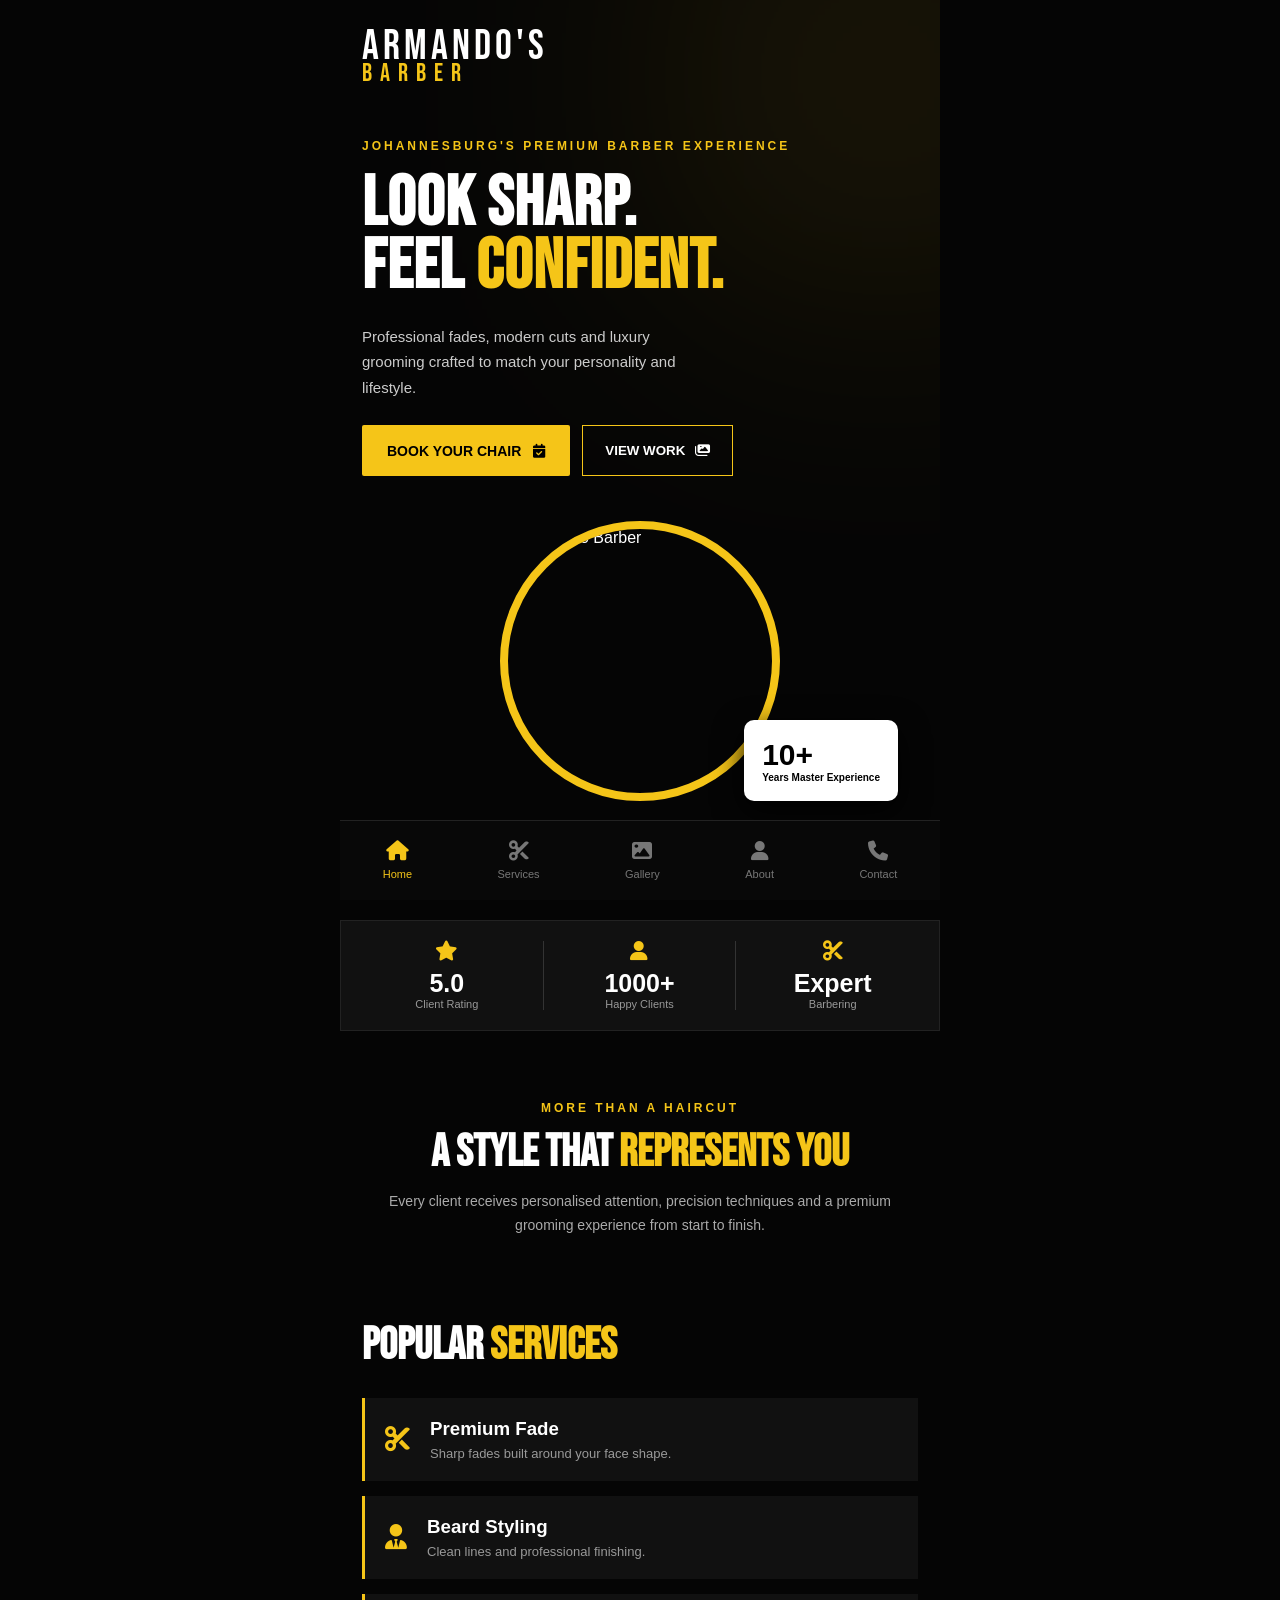
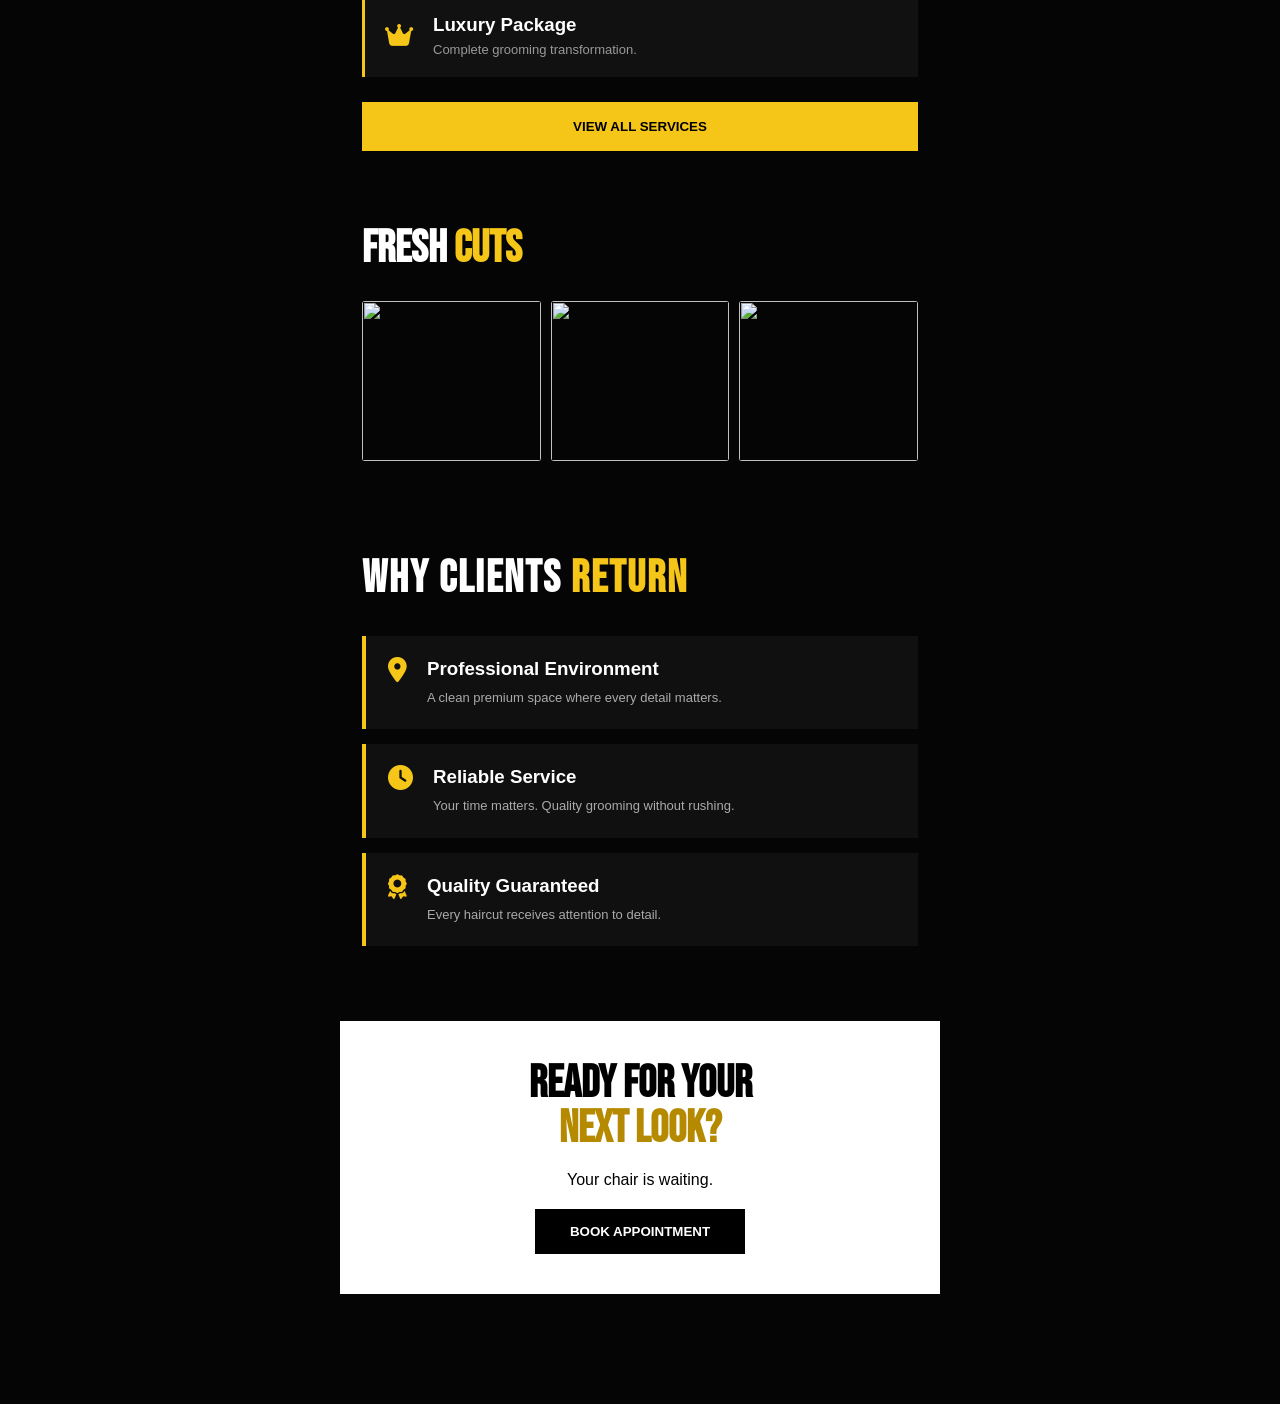
==== commit e51b4e84: "Remove unnecessary sections from index.html Removed several sections including trust bar, about intr" ====
--- a/index.html
+++ b/index.html
@@ -116,7 +116,7 @@
 </strong>
 
 <span>
-Years of Experience
+Years Master Experience
 </span>
 
 </div>
@@ -328,994 +328,6 @@
 
 
 
-<!DOCTYPE html>
-<html lang="en">
-
-<head>
-
-<meta charset="UTF-8">
-<meta name="viewport" content="width=device-width, initial-scale=1.0">
-
-<title>Armando's Barber | Premium Grooming</title>
-
-<link href="https://fonts.googleapis.com/css2?family=Bebas+Neue&family=Montserrat:wght@300;400;600;800&display=swap" rel="stylesheet">
-
-<link rel="stylesheet" href="https://cdnjs.cloudflare.com/ajax/libs/font-awesome/6.5.0/css/all.min.css">
-
-<link rel="stylesheet" href="style.css">
-
-</head>
-
-
-<body>
-
-
-<!-- HERO -->
-
-<section class="hero">
-
-
-<div class="logo">
-ARMANDO'S
-<span>BARBER</span>
-</div>
-
-
-
-<div class="hero-content">
-
-
-<p class="tag">
-JOHANNESBURG'S PREMIUM BARBER EXPERIENCE
-</p>
-
-
-
-<h1>
-
-LOOK SHARP.
-<br>
-
-FEEL
-<span>
-CONFIDENT.
-</span>
-
-</h1>
-
-
-
-<p class="description">
-
-Professional fades, modern cuts and luxury grooming
-crafted to match your personality and lifestyle.
-
-</p>
-
-
-
-<div class="hero-buttons">
-
-
-<button class="booking-btn">
-
-BOOK YOUR CHAIR
-
-<i class="fa-solid fa-calendar-check"></i>
-
-</button>
-
-
-
-<button class="outline-btn">
-
-VIEW WORK
-
-<i class="fa-solid fa-images"></i>
-
-</button>
-
-
-</div>
-
-
-
-</div>
-
-
-
-
-
-<div class="hero-image">
-
-
-<div class="image-circle">
-
-
-<img src="images/barber-hero.jpg" alt="Armando Barber">
-
-
-</div>
-
-
-
-<div class="experience-card">
-
-<strong>
-10+
-</strong>
-
-<span>
-Years Master Experience
-</span>
-
-</div>
-
-
-
-</div>
-
-
-</section>
-
-
-
-
-
-
-
-<!-- TRUST BAR -->
-
-
-<section class="trust-bar">
-
-
-<div>
-
-<i class="fa-solid fa-star"></i>
-
-<h3>
-5.0
-</h3>
-
-<p>
-Client Rating
-</p>
-
-</div>
-
-
-
-<div>
-
-<i class="fa-solid fa-user"></i>
-
-<h3>
-1000+
-</h3>
-
-<p>
-Happy Clients
-</p>
-
-</div>
-
-
-
-
-<div>
-
-<i class="fa-solid fa-scissors"></i>
-
-<h3>
-Expert
-</h3>
-
-<p>
-Barbering
-</p>
-
-</div>
-
-
-</section>
-
-
-
-
-
-
-
-
-<!-- ABOUT INTRO -->
-
-
-<section class="intro">
-
-
-<p class="small-title">
-MORE THAN A HAIRCUT
-</p>
-
-
-
-<h2>
-
-A STYLE THAT
-<span>
-REPRESENTS YOU
-</span>
-
-</h2>
-
-
-
-<p>
-
-Every client receives personalised attention,
-precision techniques and a premium grooming
-experience from start to finish.
-
-</p>
-
-
-</section>
-
-
-
-
-
-
-
-
-
-<!-- SERVICES PREVIEW -->
-
-
-<section class="preview-services">
-
-
-<h2>
-POPULAR
-<span>
-SERVICES
-</span>
-</h2>
-
-
-
-
-<div class="mini-service">
-
-
-<i class="fa-solid fa-scissors"></i>
-
-<div>
-
-<h3>
-Premium Fade
-</h3>
-
-<p>
-Sharp fades built around your face shape.
-</p>
-
-</div>
-
-
-</div>
-
-
-
-
-
-<div class="mini-service">
-
-
-<i class="fa-solid fa-user-tie"></i>
-
-
-<div>
-
-<h3>
-Beard Styling
-</h3>
-
-<p>
-Clean lines and professional finishing.
-</p>
-
-</div>
-
-
-</div>
-
-
-
-
-
-<div class="mini-service">
-
-
-<i class="fa-solid fa-crown"></i>
-
-
-<div>
-
-<h3>
-Luxury Package
-</h3>
-
-<p>
-Complete grooming transformation.
-</p>
-
-</div>
-
-
-</div>
-
-
-
-
-<!DOCTYPE html>
-<html lang="en">
-
-<head>
-
-<meta charset="UTF-8">
-<meta name="viewport" content="width=device-width, initial-scale=1.0">
-
-<title>Armando's Barber | Premium Grooming</title>
-
-<link href="https://fonts.googleapis.com/css2?family=Bebas+Neue&family=Montserrat:wght@300;400;600;800&display=swap" rel="stylesheet">
-
-<link rel="stylesheet" href="https://cdnjs.cloudflare.com/ajax/libs/font-awesome/6.5.0/css/all.min.css">
-
-<link rel="stylesheet" href="style.css">
-
-</head>
-
-
-<body>
-
-
-<!-- HERO -->
-
-<section class="hero">
-
-
-<div class="logo">
-ARMANDO'S
-<span>BARBER</span>
-</div>
-
-
-
-<div class="hero-content">
-
-
-<p class="tag">
-JOHANNESBURG'S PREMIUM BARBER EXPERIENCE
-</p>
-
-
-
-<h1>
-
-LOOK SHARP.
-<br>
-
-FEEL
-<span>
-CONFIDENT.
-</span>
-
-</h1>
-
-
-
-<p class="description">
-
-Professional fades, modern cuts and luxury grooming
-crafted to match your personality and lifestyle.
-
-</p>
-
-
-
-<div class="hero-buttons">
-
-
-<button class="booking-btn">
-
-BOOK YOUR CHAIR
-
-<i class="fa-solid fa-calendar-check"></i>
-
-</button>
-
-
-
-<button class="outline-btn">
-
-VIEW WORK
-
-<i class="fa-solid fa-images"></i>
-
-</button>
-
-
-</div>
-
-
-
-</div>
-
-
-
-
-
-<div class="hero-image">
-
-
-<div class="image-circle">
-
-
-<img src="images/barber-hero.jpg" alt="Armando Barber">
-
-
-</div>
-
-
-
-<div class="experience-card">
-
-<strong>
-10+
-</strong>
-
-<span>
-Years Master Experience
-</span>
-
-</div>
-
-
-
-</div>
-
-
-</section>
-
-
-
-
-
-
-
-<!-- TRUST BAR -->
-
-
-<section class="trust-bar">
-
-
-<div>
-
-<i class="fa-solid fa-star"></i>
-
-<h3>
-5.0
-</h3>
-
-<p>
-Client Rating
-</p>
-
-</div>
-
-
-
-<div>
-
-<i class="fa-solid fa-user"></i>
-
-<h3>
-1000+
-</h3>
-
-<p>
-Happy Clients
-</p>
-
-</div>
-
-
-
-
-<div>
-
-<i class="fa-solid fa-scissors"></i>
-
-<h3>
-Expert
-</h3>
-
-<p>
-Barbering
-</p>
-
-</div>
-
-
-</section>
-
-
-
-
-
-
-
-
-<!-- ABOUT INTRO -->
-
-
-<section class="intro">
-
-
-<p class="small-title">
-MORE THAN A HAIRCUT
-</p>
-
-
-
-<h2>
-
-A STYLE THAT
-<span>
-REPRESENTS YOU
-</span>
-
-</h2>
-
-
-
-<p>
-
-Every client receives personalised attention,
-precision techniques and a premium grooming
-experience from start to finish.
-
-</p>
-
-
-</section>
-
-
-
-
-
-
-
-
-
-<!-- SERVICES PREVIEW -->
-
-
-<section class="preview-services">
-
-
-<h2>
-POPULAR
-<span>
-SERVICES
-</span>
-</h2>
-
-
-
-
-<div class="mini-service">
-
-
-<i class="fa-solid fa-scissors"></i>
-
-<div>
-
-<h3>
-Premium Fade
-</h3>
-
-<p>
-Sharp fades built around your face shape.
-</p>
-
-</div>
-
-
-</div>
-
-
-
-
-
-<div class="mini-service">
-
-
-<i class="fa-solid fa-user-tie"></i>
-
-
-<div>
-
-<h3>
-Beard Styling
-</h3>
-
-<p>
-Clean lines and professional finishing.
-</p>
-
-</div>
-
-
-</div>
-
-
-
-
-
-<div class="mini-service">
-
-
-<i class="fa-solid fa-crown"></i>
-
-
-<div>
-
-<h3>
-Luxury Package
-</h3>
-
-<p>
-Complete grooming transformation.
-</p>
-
-</div>
-
-
-</div>
-
-
-<!DOCTYPE html>
-<html lang="en">
-
-<head>
-
-<meta charset="UTF-8">
-<meta name="viewport" content="width=device-width, initial-scale=1.0">
-
-<title>Armando's Barber | Premium Grooming</title>
-
-<link href="https://fonts.googleapis.com/css2?family=Bebas+Neue&family=Montserrat:wght@300;400;600;800&display=swap" rel="stylesheet">
-
-<link rel="stylesheet" href="https://cdnjs.cloudflare.com/ajax/libs/font-awesome/6.5.0/css/all.min.css">
-
-<link rel="stylesheet" href="style.css">
-
-</head>
-
-
-<body>
-
-
-<!-- HERO -->
-
-<section class="hero">
-
-
-<div class="logo">
-ARMANDO'S
-<span>BARBER</span>
-</div>
-
-
-
-<div class="hero-content">
-
-
-<p class="tag">
-JOHANNESBURG'S PREMIUM BARBER EXPERIENCE
-</p>
-
-
-
-<h1>
-
-LOOK SHARP.
-<br>
-
-FEEL
-<span>
-CONFIDENT.
-</span>
-
-</h1>
-
-
-
-<p class="description">
-
-Professional fades, modern cuts and luxury grooming
-crafted to match your personality and lifestyle.
-
-</p>
-
-
-
-<div class="hero-buttons">
-
-
-<button class="booking-btn">
-
-BOOK YOUR CHAIR
-
-<i class="fa-solid fa-calendar-check"></i>
-
-</button>
-
-
-
-<button class="outline-btn">
-
-VIEW WORK
-
-<i class="fa-solid fa-images"></i>
-
-</button>
-
-
-</div>
-
-
-
-</div>
-
-
-
-
-
-<div class="hero-image">
-
-
-<div class="image-circle">
-
-
-<img src="images/barber-hero.jpg" alt="Armando Barber">
-
-
-</div>
-
-
-
-<div class="experience-card">
-
-<strong>
-10+
-</strong>
-
-<span>
-Years Master Experience
-</span>
-
-</div>
-
-
-
-</div>
-
-
-</section>
-
-
-
-
-
-
-
-<!-- TRUST BAR -->
-
-
-<section class="trust-bar">
-
-
-<div>
-
-<i class="fa-solid fa-star"></i>
-
-<h3>
-5.0
-</h3>
-
-<p>
-Client Rating
-</p>
-
-</div>
-
-
-
-<div>
-
-<i class="fa-solid fa-user"></i>
-
-<h3>
-1000+
-</h3>
-
-<p>
-Happy Clients
-</p>
-
-</div>
-
-
-
-
-<div>
-
-<i class="fa-solid fa-scissors"></i>
-
-<h3>
-Expert
-</h3>
-
-<p>
-Barbering
-</p>
-
-</div>
-
-
-</section>
-
-
-
-
-
-
-
-
-<!-- ABOUT INTRO -->
-
-
-<section class="intro">
-
-
-<p class="small-title">
-MORE THAN A HAIRCUT
-</p>
-
-
-
-<h2>
-
-A STYLE THAT
-<span>
-REPRESENTS YOU
-</span>
-
-</h2>
-
-
-
-<p>
-
-Every client receives personalised attention,
-precision techniques and a premium grooming
-experience from start to finish.
-
-</p>
-
-
-</section>
-
-
-
-
-
-
-
-
-
-<!-- SERVICES PREVIEW -->
-
-
-<section class="preview-services">
-
-
-<h2>
-POPULAR
-<span>
-SERVICES
-</span>
-</h2>
-
-
-
-
-<div class="mini-service">
-
-
-<i class="fa-solid fa-scissors"></i>
-
-<div>
-
-<h3>
-Premium Fade
-</h3>
-
-<p>
-Sharp fades built around your face shape.
-</p>
-
-</div>
-
-
-</div>
-
-
-
-
-
-<div class="mini-service">
-
-
-<i class="fa-solid fa-user-tie"></i>
-
-
-<div>
-
-<h3>
-Beard Styling
-</h3>
-
-<p>
-Clean lines and professional finishing.
-</p>
-
-</div>
-
-
-</div>
-
-
-
-
-
-<div class="mini-service">
-
-
-<i class="fa-solid fa-crown"></i>
-
-
-<div>
-
-<h3>
-Luxury Package
-</h3>
-
-<p>
-Complete grooming transformation.
-</p>
-
-</div>
-
-
-</div>
-
-
-
-
 <button class="dark-button">
 
 VIEW ALL SERVICES
@@ -1595,835 +607,4 @@
 
 </body>
 
-</html>
-
-<button class="dark-button">
-
-VIEW ALL SERVICES
-
-</button>
-
-
-
-</section>
-
-
-
-
-
-
-
-
-
-
-<!-- GALLERY PREVIEW -->
-
-
-<section class="gallery-preview">
-
-
-<h2>
-FRESH
-<span>
-CUTS
-</span>
-</h2>
-
-
-
-<div class="gallery-grid">
-
-
-<img src="images/cut1.jpg">
-
-<img src="images/cut2.jpg">
-
-<img src="images/cut3.jpg">
-
-
-</div>
-
-
-
-</section>
-
-
-
-
-
-
-
-
-
-<!-- WHY CLIENTS CHOOSE -->
-
-
-<section class="why">
-
-
-<h2>
-
-WHY CLIENTS
-<span>
-RETURN
-</span>
-
-</h2>
-
-
-
-
-<div class="why-card">
-
-
-<i class="fa-solid fa-location-dot"></i>
-
-
-<div>
-
-<h3>
-Professional Environment
-</h3>
-
-<p>
-A clean premium space where every detail matters.
-</p>
-
-</div>
-
-
-</div>
-
-
-
-
-
-
-<div class="why-card">
-
-
-<i class="fa-solid fa-clock"></i>
-
-
-<div>
-
-<h3>
-Reliable Service
-</h3>
-
-<p>
-Your time matters. Quality grooming without rushing.
-</p>
-
-</div>
-
-
-</div>
-
-
-
-
-
-
-<div class="why-card">
-
-
-<i class="fa-solid fa-award"></i>
-
-
-<div>
-
-<h3>
-Quality Guaranteed
-</h3>
-
-<p>
-Every haircut receives attention to detail.
-</p>
-
-</div>
-
-
-</div>
-
-
-
-</section>
-
-
-
-
-
-
-
-
-<!-- FINAL CTA -->
-
-
-<section class="cta">
-
-
-<h2>
-
-READY FOR YOUR
-<br>
-
-<strong>
-NEXT LOOK?
-</strong>
-
-</h2>
-
-
-<p>
-
-Your chair is waiting.
-
-</p>
-
-
-
-<button>
-
-BOOK APPOINTMENT
-
-</button>
-
-
-
-</section>
-
-
-
-
-
-
-
-
-
-<!-- BOTTOM NAV -->
-
-
-<nav class="bottom-nav">
-
-
-<a class="active">
-
-<i class="fa-solid fa-house"></i>
-
-<span>
-Home
-</span>
-
-</a>
-
-
-
-<a href="services.html">
-
-<i class="fa-solid fa-scissors"></i>
-
-<span>
-Services
-</span>
-
-</a>
-
-
-
-<a href="gallery.html">
-
-<i class="fa-solid fa-image"></i>
-
-<span>
-Gallery
-</span>
-
-</a>
-
-
-
-<a href="about.html">
-
-<i class="fa-solid fa-user"></i>
-
-<span>
-About
-</span>
-
-</a>
-
-
-
-<a href="contact.html">
-
-<i class="fa-solid fa-phone"></i>
-
-<span>
-Contact
-</span>
-
-</a>
-
-
-
-</nav>
-
-
-
-<script src="script.js"></script>
-
-
-</body>
-
-</html>
-
-
-
-</section>
-
-
-
-
-
-
-
-
-
-
-<!-- GALLERY PREVIEW -->
-
-
-<section class="gallery-preview">
-
-
-<h2>
-FRESH
-<span>
-CUTS
-</span>
-</h2>
-
-
-
-<div class="gallery-grid">
-
-
-<img src="images/cut1.jpg">
-
-<img src="images/cut2.jpg">
-
-<img src="images/cut3.jpg">
-
-
-</div>
-
-
-
-</section>
-
-
-
-
-
-
-
-
-
-<!-- WHY CLIENTS CHOOSE -->
-
-
-<section class="why">
-
-
-<h2>
-
-WHY CLIENTS
-<span>
-RETURN
-</span>
-
-</h2>
-
-
-
-
-<div class="why-card">
-
-
-<i class="fa-solid fa-location-dot"></i>
-
-
-<div>
-
-<h3>
-Professional Environment
-</h3>
-
-<p>
-A clean premium space where every detail matters.
-</p>
-
-</div>
-
-
-</div>
-
-
-
-
-
-
-<div class="why-card">
-
-
-<i class="fa-solid fa-clock"></i>
-
-
-<div>
-
-<h3>
-Reliable Service
-</h3>
-
-<p>
-Your time matters. Quality grooming without rushing.
-</p>
-
-</div>
-
-
-</div>
-
-
-
-
-
-
-<div class="why-card">
-
-
-<i class="fa-solid fa-award"></i>
-
-
-<div>
-
-<h3>
-Quality Guaranteed
-</h3>
-
-<p>
-Every haircut receives attention to detail.
-</p>
-
-</div>
-
-
-</div>
-
-
-
-</section>
-
-
-
-
-
-
-
-
-<!-- FINAL CTA -->
-
-
-<section class="cta">
-
-
-<h2>
-
-READY FOR YOUR
-<br>
-
-<strong>
-NEXT LOOK?
-</strong>
-
-</h2>
-
-
-<p>
-
-Your chair is waiting.
-
-</p>
-
-
-
-<button>
-
-BOOK APPOINTMENT
-
-</button>
-
-
-
-</section>
-
-
-
-
-
-
-
-
-
-<!-- BOTTOM NAV -->
-
-
-<nav class="bottom-nav">
-
-
-<a class="active">
-
-<i class="fa-solid fa-house"></i>
-
-<span>
-Home
-</span>
-
-</a>
-
-
-
-<a href="services.html">
-
-<i class="fa-solid fa-scissors"></i>
-
-<span>
-Services
-</span>
-
-</a>
-
-
-
-<a href="gallery.html">
-
-<i class="fa-solid fa-image"></i>
-
-<span>
-Gallery
-</span>
-
-</a>
-
-
-
-<a href="about.html">
-
-<i class="fa-solid fa-user"></i>
-
-<span>
-About
-</span>
-
-</a>
-
-
-
-<a href="contact.html">
-
-<i class="fa-solid fa-phone"></i>
-
-<span>
-Contact
-</span>
-
-</a>
-
-
-
-</nav>
-
-
-
-<script src="script.js"></script>
-
-
-</body>
-
-</html>
-
-
-
-</section>
-
-
-
-
-
-
-
-
-
-
-<!-- GALLERY PREVIEW -->
-
-
-<section class="gallery-preview">
-
-
-<h2>
-FRESH
-<span>
-CUTS
-</span>
-</h2>
-
-
-
-<div class="gallery-grid">
-
-
-<img src="images/cut1.jpg">
-
-<img src="images/cut2.jpg">
-
-<img src="images/cut3.jpg">
-
-
-</div>
-
-
-
-</section>
-
-
-
-
-
-
-
-
-
-<!-- WHY CLIENTS CHOOSE -->
-
-
-<section class="why">
-
-
-<h2>
-
-WHY CLIENTS
-<span>
-RETURN
-</span>
-
-</h2>
-
-
-
-
-<div class="why-card">
-
-
-<i class="fa-solid fa-location-dot"></i>
-
-
-<div>
-
-<h3>
-Professional Environment
-</h3>
-
-<p>
-A clean premium space where every detail matters.
-</p>
-
-</div>
-
-
-</div>
-
-
-
-
-
-
-<div class="why-card">
-
-
-<i class="fa-solid fa-clock"></i>
-
-
-<div>
-
-<h3>
-Reliable Service
-</h3>
-
-<p>
-Your time matters. Quality grooming without rushing.
-</p>
-
-</div>
-
-
-</div>
-
-
-
-
-
-
-<div class="why-card">
-
-
-<i class="fa-solid fa-award"></i>
-
-
-<div>
-
-<h3>
-Quality Guaranteed
-</h3>
-
-<p>
-Every haircut receives attention to detail.
-</p>
-
-</div>
-
-
-</div>
-
-
-
-</section>
-
-
-
-
-
-
-
-
-<!-- FINAL CTA -->
-
-
-<section class="cta">
-
-
-<h2>
-
-READY FOR YOUR
-<br>
-
-<strong>
-NEXT LOOK?
-</strong>
-
-</h2>
-
-
-<p>
-
-Your chair is waiting.
-
-</p>
-
-
-
-<button>
-
-BOOK APPOINTMENT
-
-</button>
-
-
-
-</section>
-
-
-
-
-
-
-
-
-
-<!-- BOTTOM NAV -->
-
-
-<nav class="bottom-nav">
-
-
-<a class="active">
-
-<i class="fa-solid fa-house"></i>
-
-<span>
-Home
-</span>
-
-</a>
-
-
-
-<a href="services.html">
-
-<i class="fa-solid fa-scissors"></i>
-
-<span>
-Services
-</span>
-
-</a>
-
-
-
-<a href="gallery.html">
-
-<i class="fa-solid fa-image"></i>
-
-<span>
-Gallery
-</span>
-
-</a>
-
-
-
-<a href="about.html">
-
-<i class="fa-solid fa-user"></i>
-
-<span>
-About
-</span>
-
-</a>
-
-
-
-<a href="contact.html">
-
-<i class="fa-solid fa-phone"></i>
-
-<span>
-Contact
-</span>
-
-</a>
-
-
-
-</nav>
-
-
-
-<script src="script.js"></script>
-
-
-</body>
-
-</html>
+  </html>
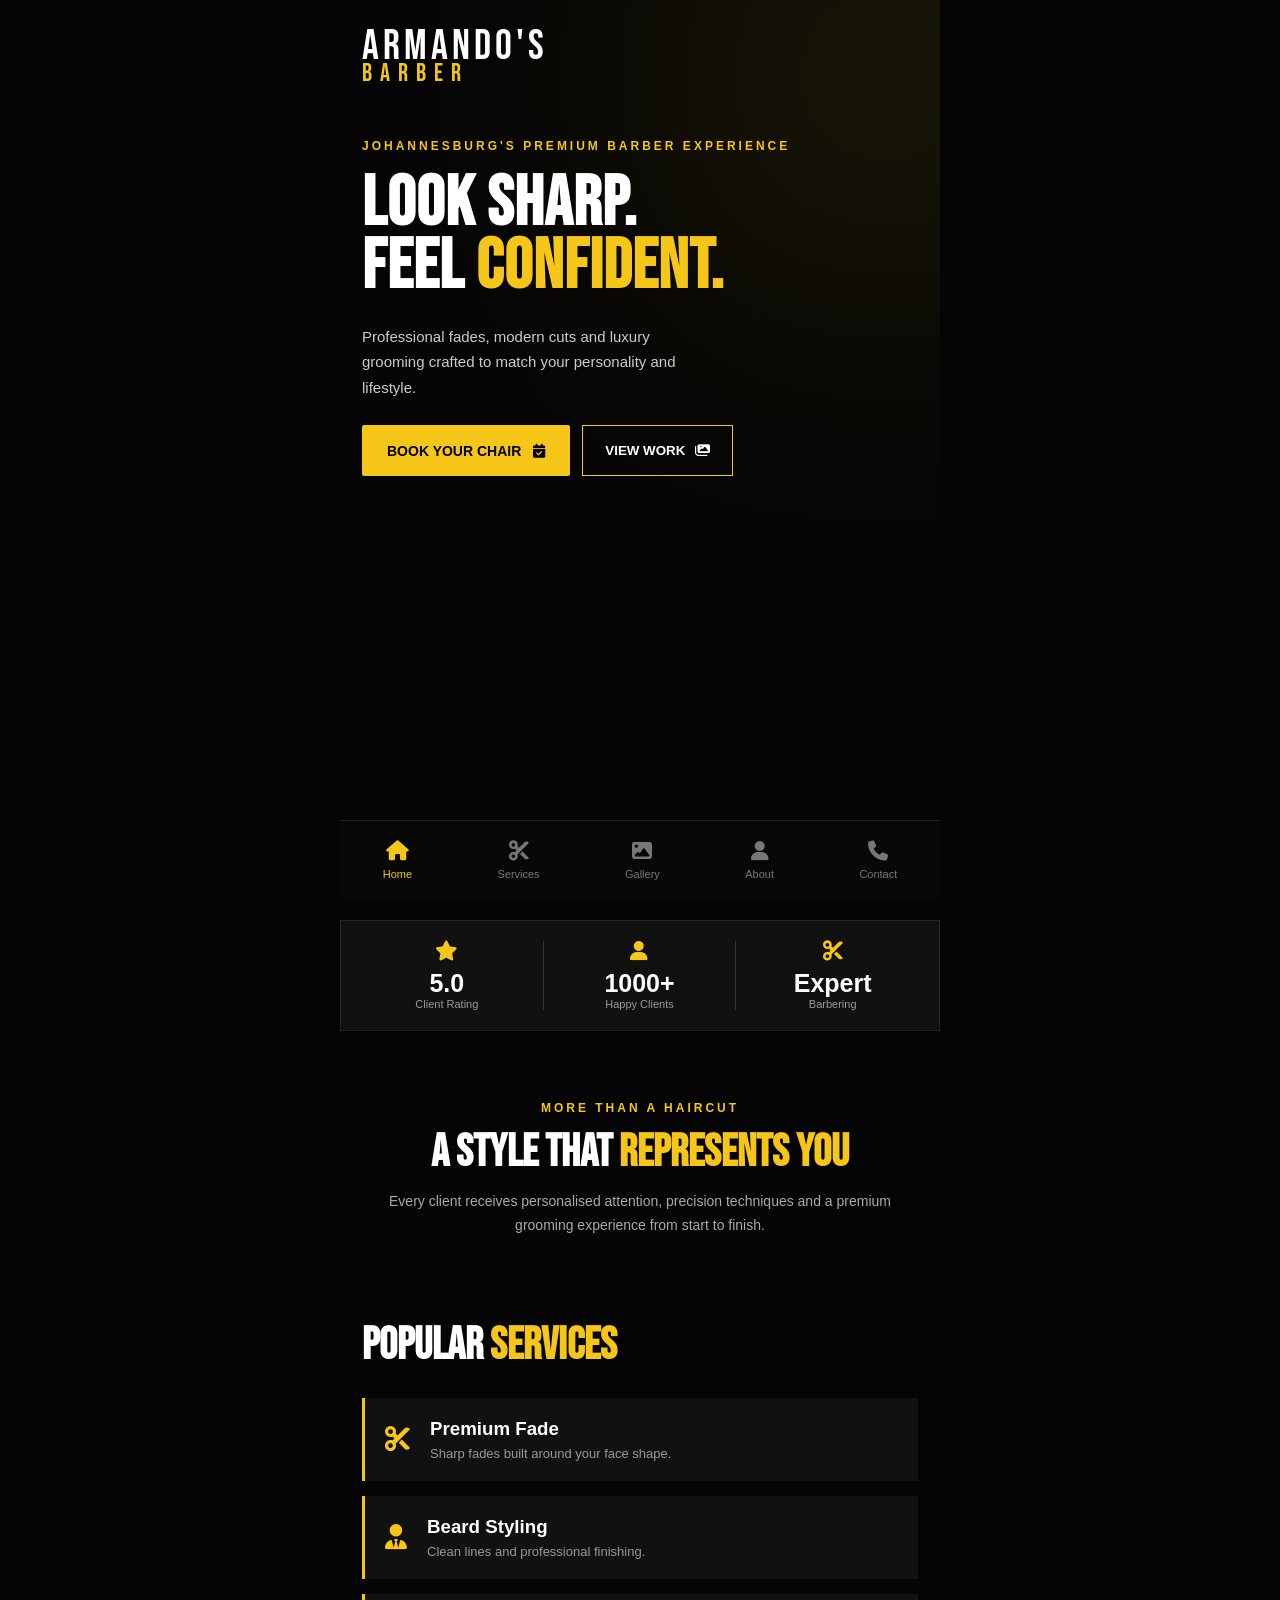
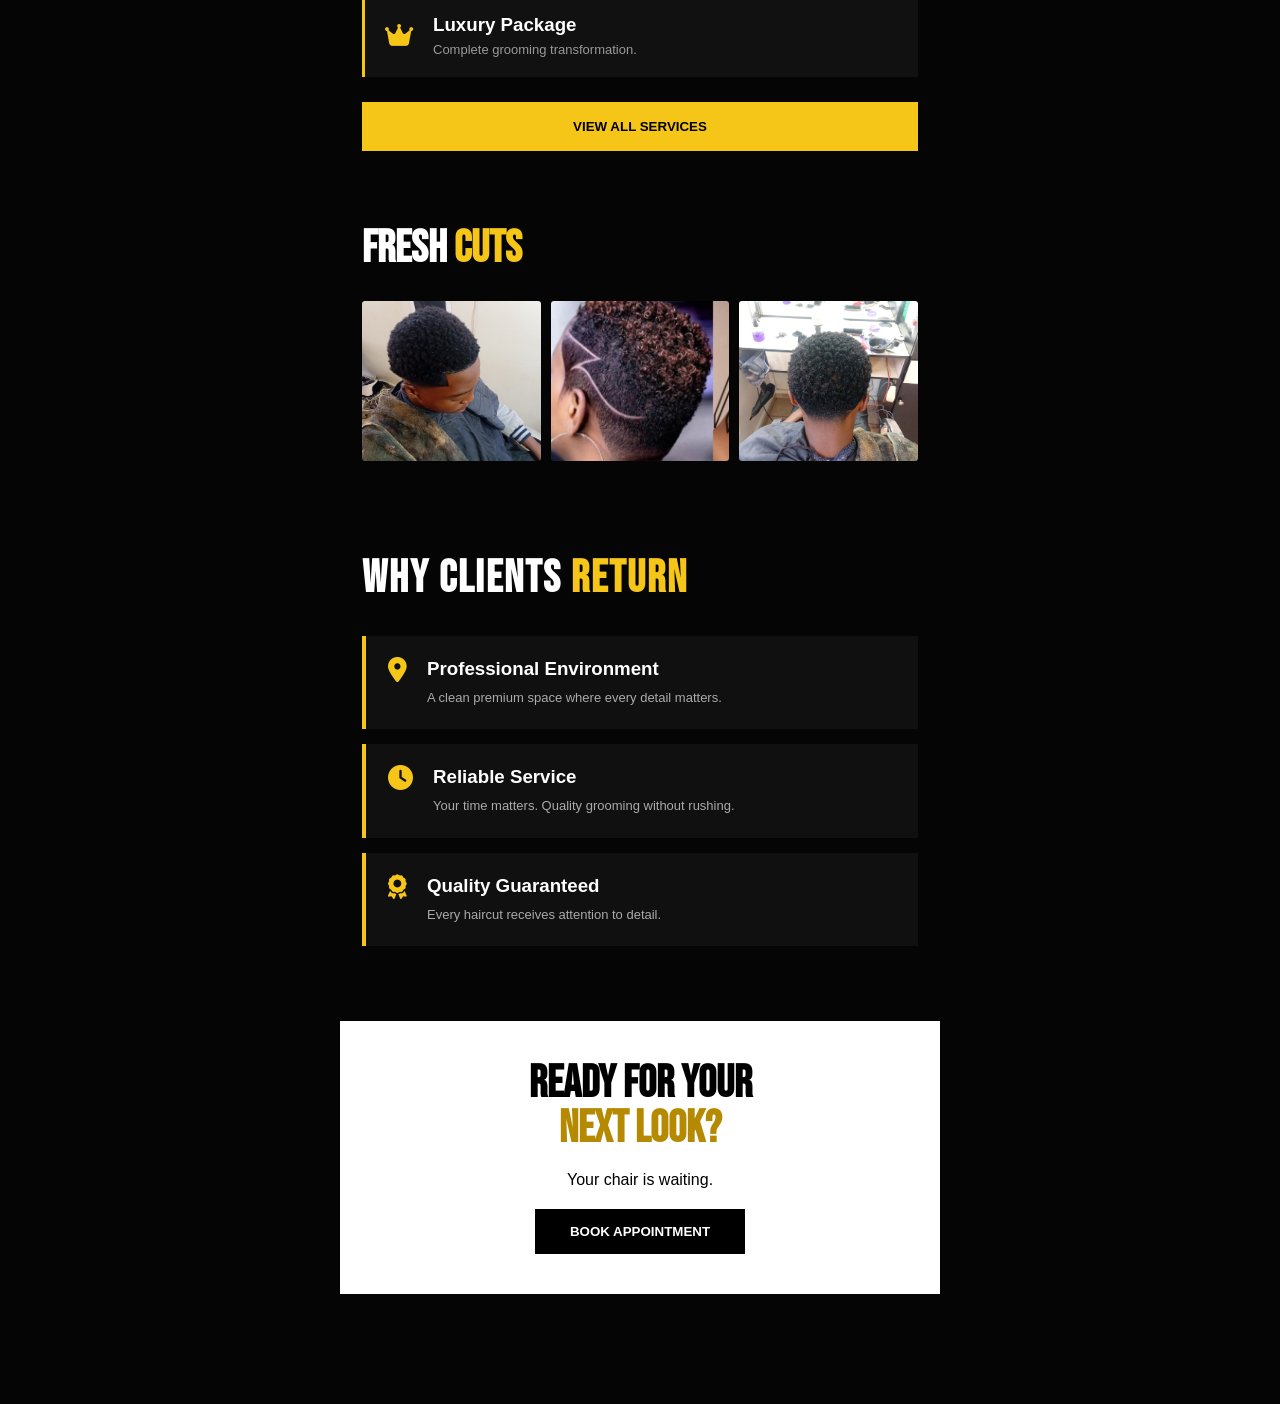
==== commit 4a7a8930: "Refactor index.html by removing hero section Removed hero image section and updated gallery images." ====
--- a/index.html
+++ b/index.html
@@ -93,39 +93,6 @@
 </div>
 
 
-
-
-
-<div class="hero-image">
-
-
-<div class="image-circle">
-
-
-<img src="images/barber-hero.jpg" alt="Armando Barber">
-
-
-</div>
-
-
-
-<div class="experience-card">
-
-<strong>
-10+
-</strong>
-
-<span>
-Years Master Experience
-</span>
-
-</div>
-
-
-
-</div>
-
-
 </section>
 
 
@@ -365,11 +332,11 @@
 <div class="gallery-grid">
 
 
-<img src="images/cut1.jpg">
-
-<img src="images/cut2.jpg">
-
-<img src="images/cut3.jpg">
+<img src="IMG-20260713-WA0036(1).jpg">
+
+<img src="IMG-20260713-WA0037(1).jpg">
+
+<img src="IMG-20260713-WA0038(1).jpg">
 
 
 </div>
--- a/style.css
+++ b/style.css
@@ -1118,9 +1118,6 @@
     margin-left:auto;
 
     margin-right:auto;
-
-}
-
 
 }
 
@@ -2230,3 +2227,239 @@
     }
 
 }
+
+/*==================================================
+HAIRCUT STYLES
+==================================================*/
+
+.haircut-styles{
+    padding:25px 22px 50px;
+}
+
+.section-heading{
+    margin-bottom:25px;
+}
+
+.section-heading p{
+    color:var(--yellow);
+    font-size:12px;
+    letter-spacing:3px;
+    font-weight:700;
+    margin-bottom:12px;
+}
+
+.section-heading h2{
+    font-family:var(--heading);
+    font-size:46px;
+    line-height:1;
+}
+
+.section-heading span{
+    color:var(--yellow);
+}
+
+.style-grid{
+    display:grid;
+    grid-template-columns:repeat(2,1fr);
+    gap:15px;
+}
+
+.style-card{
+    background:#101010;
+    border:1px solid #222;
+    overflow:hidden;
+    transition:.35s;
+}
+
+.style-card:hover{
+    transform:translateY(-6px);
+    border-color:var(--yellow);
+}
+
+.style-card img{
+    width:100%;
+    height:180px;
+    object-fit:cover;
+}
+
+.style-info{
+    padding:15px;
+}
+
+.style-info h3{
+    margin-bottom:8px;
+}
+
+.style-info p{
+    color:var(--gray);
+    font-size:13px;
+    line-height:1.6;
+    margin-bottom:15px;
+}
+
+.style-info span{
+    color:var(--yellow);
+    font-weight:800;
+}
+
+/*==================================================
+PRICE LIST
+==================================================*/
+
+.price-list{
+    padding:10px 22px 50px;
+}
+
+.price-table{
+    background:#101010;
+    border:1px solid #222;
+}
+
+.price-row{
+    display:flex;
+    justify-content:space-between;
+    align-items:center;
+    padding:18px 20px;
+    border-bottom:1px solid #222;
+}
+
+.price-row:last-child{
+    border-bottom:none;
+}
+
+.price-row span{
+    color:white;
+}
+
+.price-row strong{
+    color:var(--yellow);
+    font-size:17px;
+    font-weight:800;
+}
+
+@media(max-width:380px){
+
+    .style-grid{
+        grid-template-columns:1fr;
+    }
+
+  }
+
+
+  /*==================================================
+PAYMENT DETAILS
+==================================================*/
+
+.payment-details,
+.shop-policies{
+    padding:0 22px 45px;
+}
+
+.payment-details h2,
+.shop-policies h2{
+    font-family:var(--heading);
+    font-size:46px;
+    margin-bottom:25px;
+    line-height:1;
+}
+
+.payment-details span,
+.shop-policies span{
+    color:var(--yellow);
+}
+
+.payment-card{
+    background:#101010;
+    border:1px solid #222;
+}
+
+.payment-row{
+    display:flex;
+    justify-content:space-between;
+    align-items:center;
+    padding:18px 20px;
+    border-bottom:1px solid #222;
+}
+
+.payment-row:last-child{
+    border-bottom:none;
+}
+
+.payment-row span{
+    color:var(--gray);
+}
+
+.payment-row strong{
+    color:var(--white);
+}
+
+.policy-card{
+    display:flex;
+    gap:18px;
+    align-items:center;
+    background:#101010;
+    border-left:4px solid var(--yellow);
+    padding:20px;
+    margin-bottom:15px;
+}
+
+.policy-card i{
+    color:var(--yellow);
+    font-size:22px;
+}
+
+.policy-card p{
+    color:var(--gray);
+    line-height:1.6;
+}
+
+.important-notice{
+    margin:0 22px 45px;
+    padding:35px 25px;
+    background:var(--yellow);
+    color:#000;
+    text-align:center;
+}
+
+.important-notice h2{
+    font-family:var(--heading);
+    font-size:54px;
+    line-height:1;
+    margin-bottom:15px;
+}
+
+.important-notice p{
+    font-weight:700;
+    line-height:1.7;
+}
+
+@media(min-width:768px){
+
+    .payment-details,
+    .shop-policies,
+    .important-notice{
+        max-width:600px;
+        margin-left:auto;
+        margin-right:auto;
+    }
+
+}
+
+@media(max-width:380px){
+
+    .payment-row{
+        flex-direction:column;
+        gap:8px;
+        text-align:center;
+    }
+
+    .policy-card{
+        flex-direction:column;
+        text-align:center;
+    }
+
+    .important-notice h2{
+        font-size:42px;
+    }
+
+              }
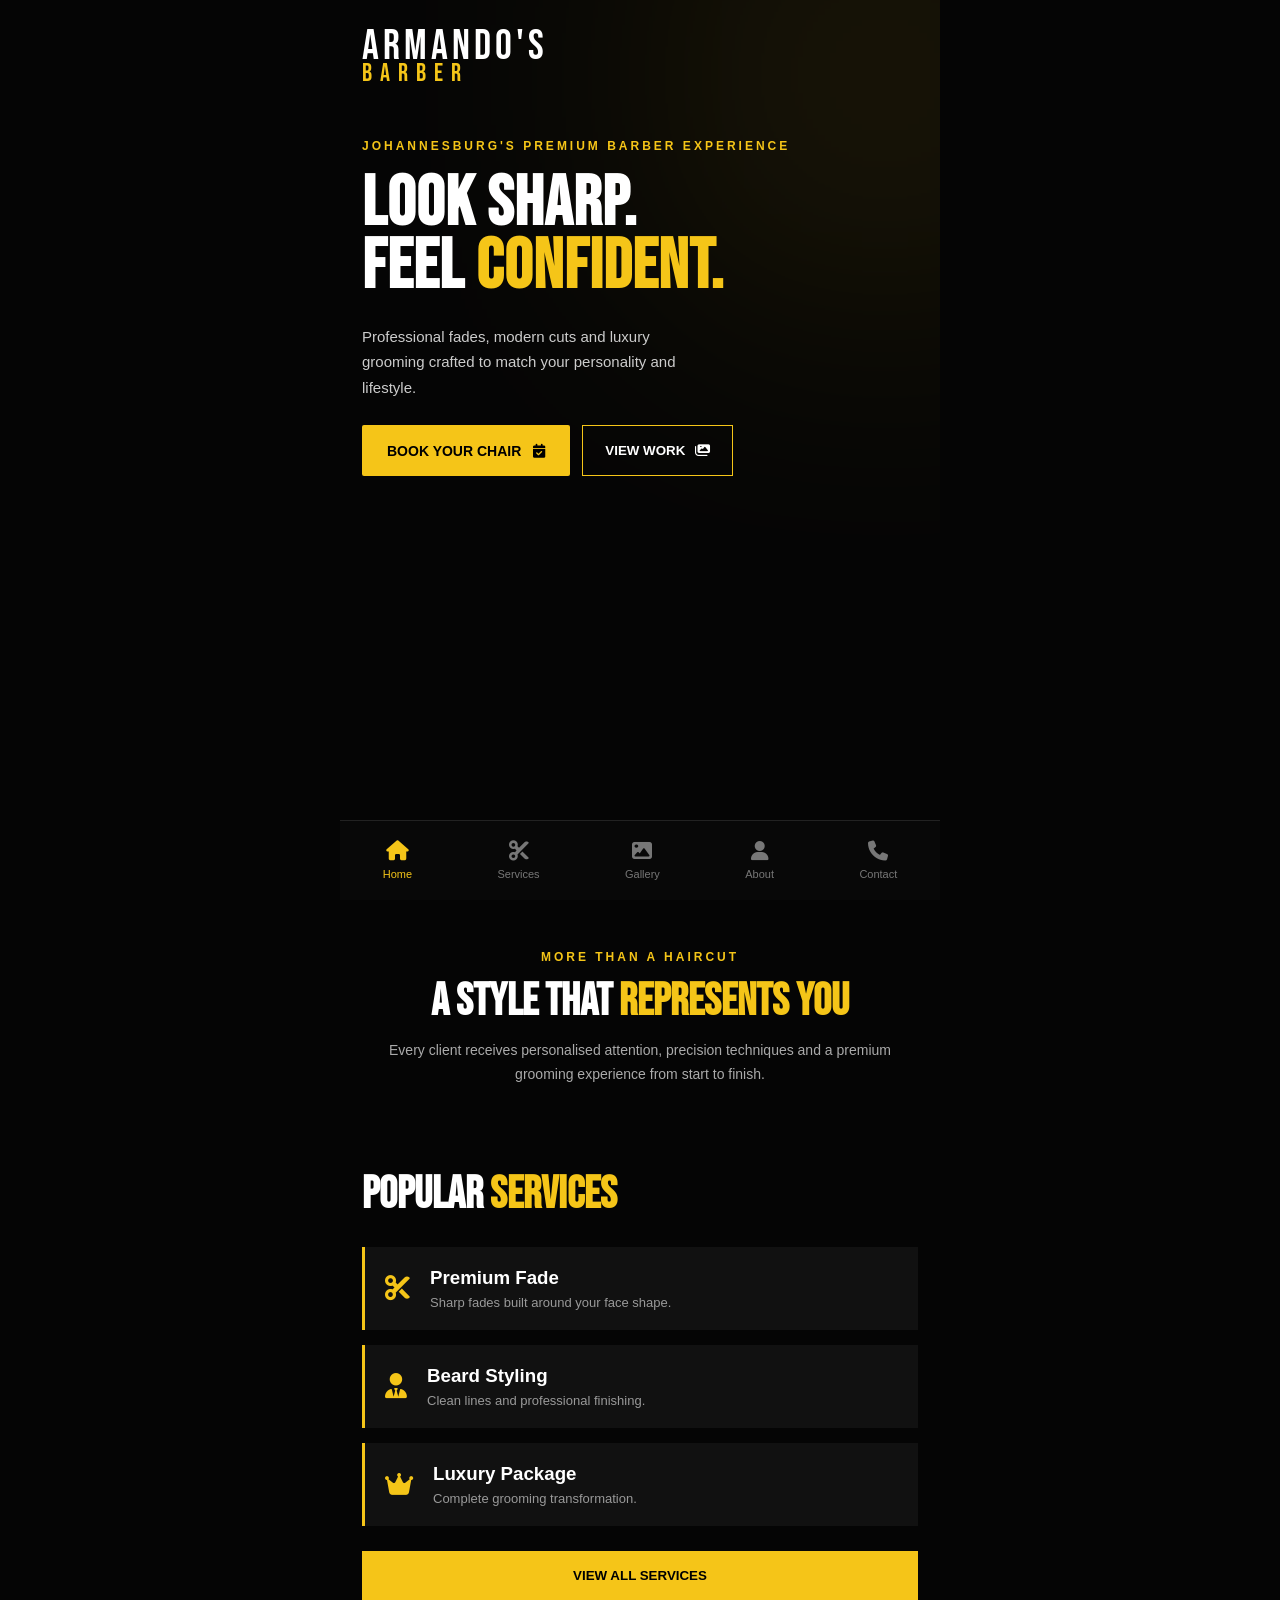
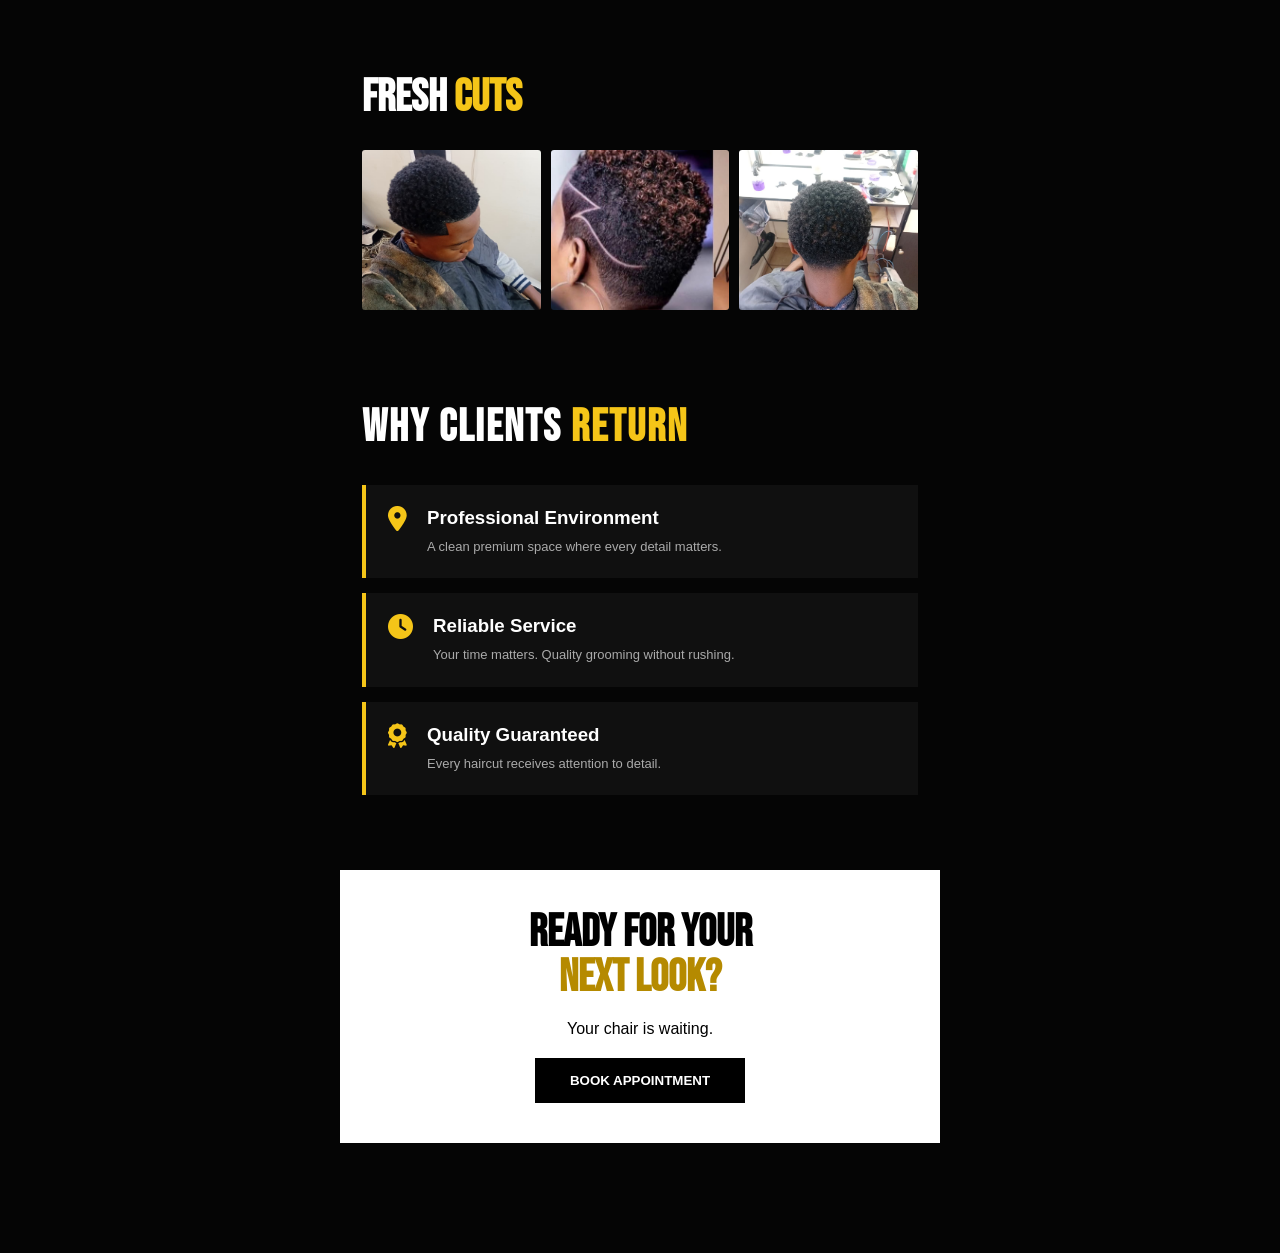
==== commit d90579b2: "Remove trust bar section from index.html Removed the trust bar section from the HTML file." ====
--- a/index.html
+++ b/index.html
@@ -96,74 +96,6 @@
 </section>
 
 
-
-
-
-
-
-<!-- TRUST BAR -->
-
-
-<section class="trust-bar">
-
-
-<div>
-
-<i class="fa-solid fa-star"></i>
-
-<h3>
-5.0
-</h3>
-
-<p>
-Client Rating
-</p>
-
-</div>
-
-
-
-<div>
-
-<i class="fa-solid fa-user"></i>
-
-<h3>
-1000+
-</h3>
-
-<p>
-Happy Clients
-</p>
-
-</div>
-
-
-
-
-<div>
-
-<i class="fa-solid fa-scissors"></i>
-
-<h3>
-Expert
-</h3>
-
-<p>
-Barbering
-</p>
-
-</div>
-
-
-</section>
-
-
-
-
-
-
-
-
 <!-- ABOUT INTRO -->
 
 
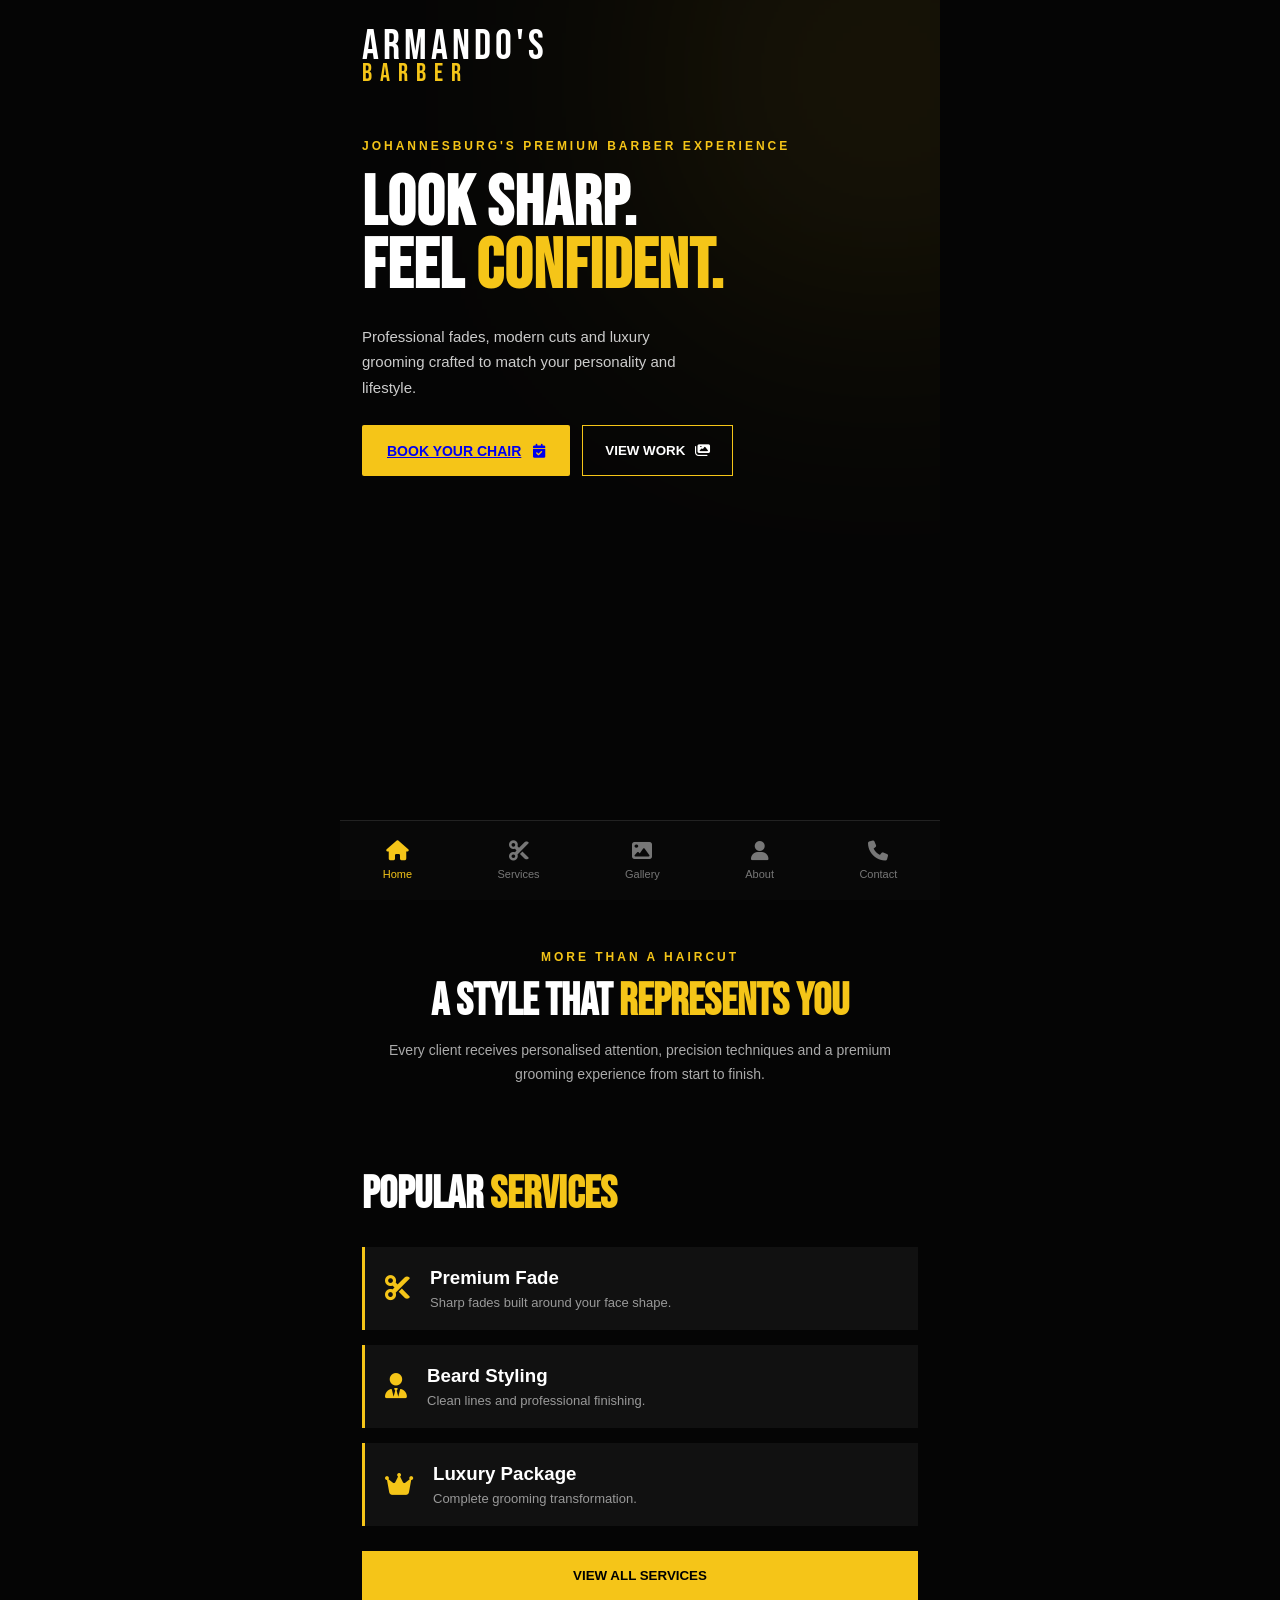
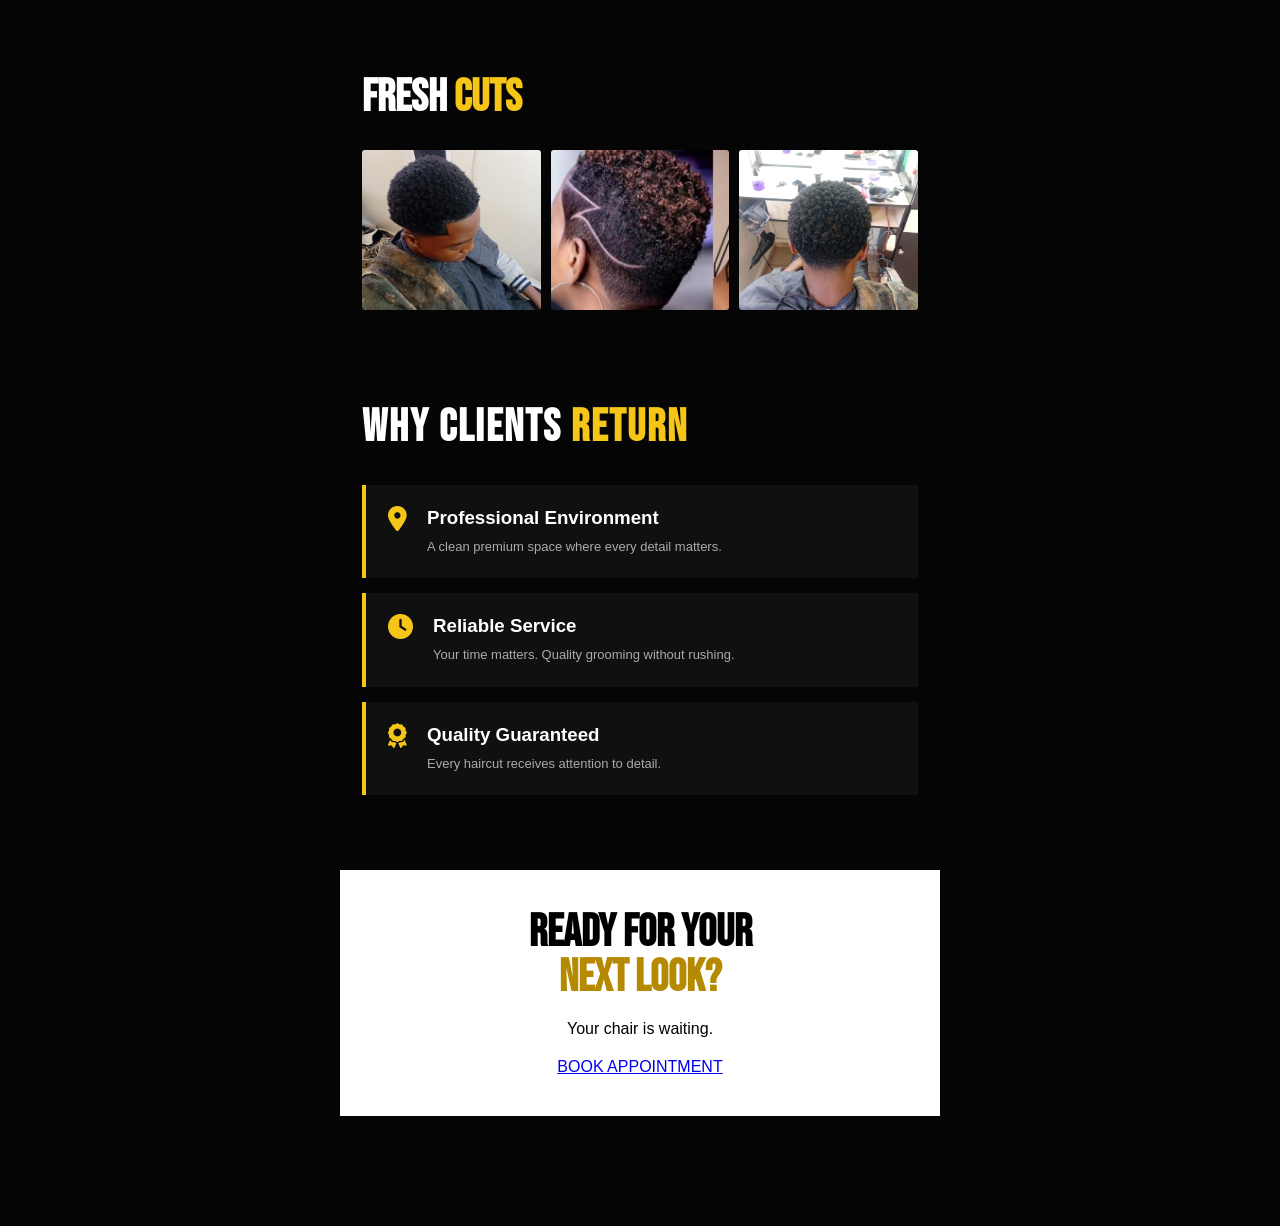
==== commit 4dcdb8ab: "Change buttons to links for booking actions" ====
--- a/index.html
+++ b/index.html
@@ -67,13 +67,13 @@
 <div class="hero-buttons">
 
 
-<button class="booking-btn">
+<a href="booking.html" class="booking-btn">
 
 BOOK YOUR CHAIR
 
 <i class="fa-solid fa-calendar-check"></i>
 
-</button>
+</a>
 
 
 
@@ -412,12 +412,11 @@
 </p>
 
 
-
-<button>
+<a href="booking.html">
 
 BOOK APPOINTMENT
 
-</button>
+  </a>
 
 
 
